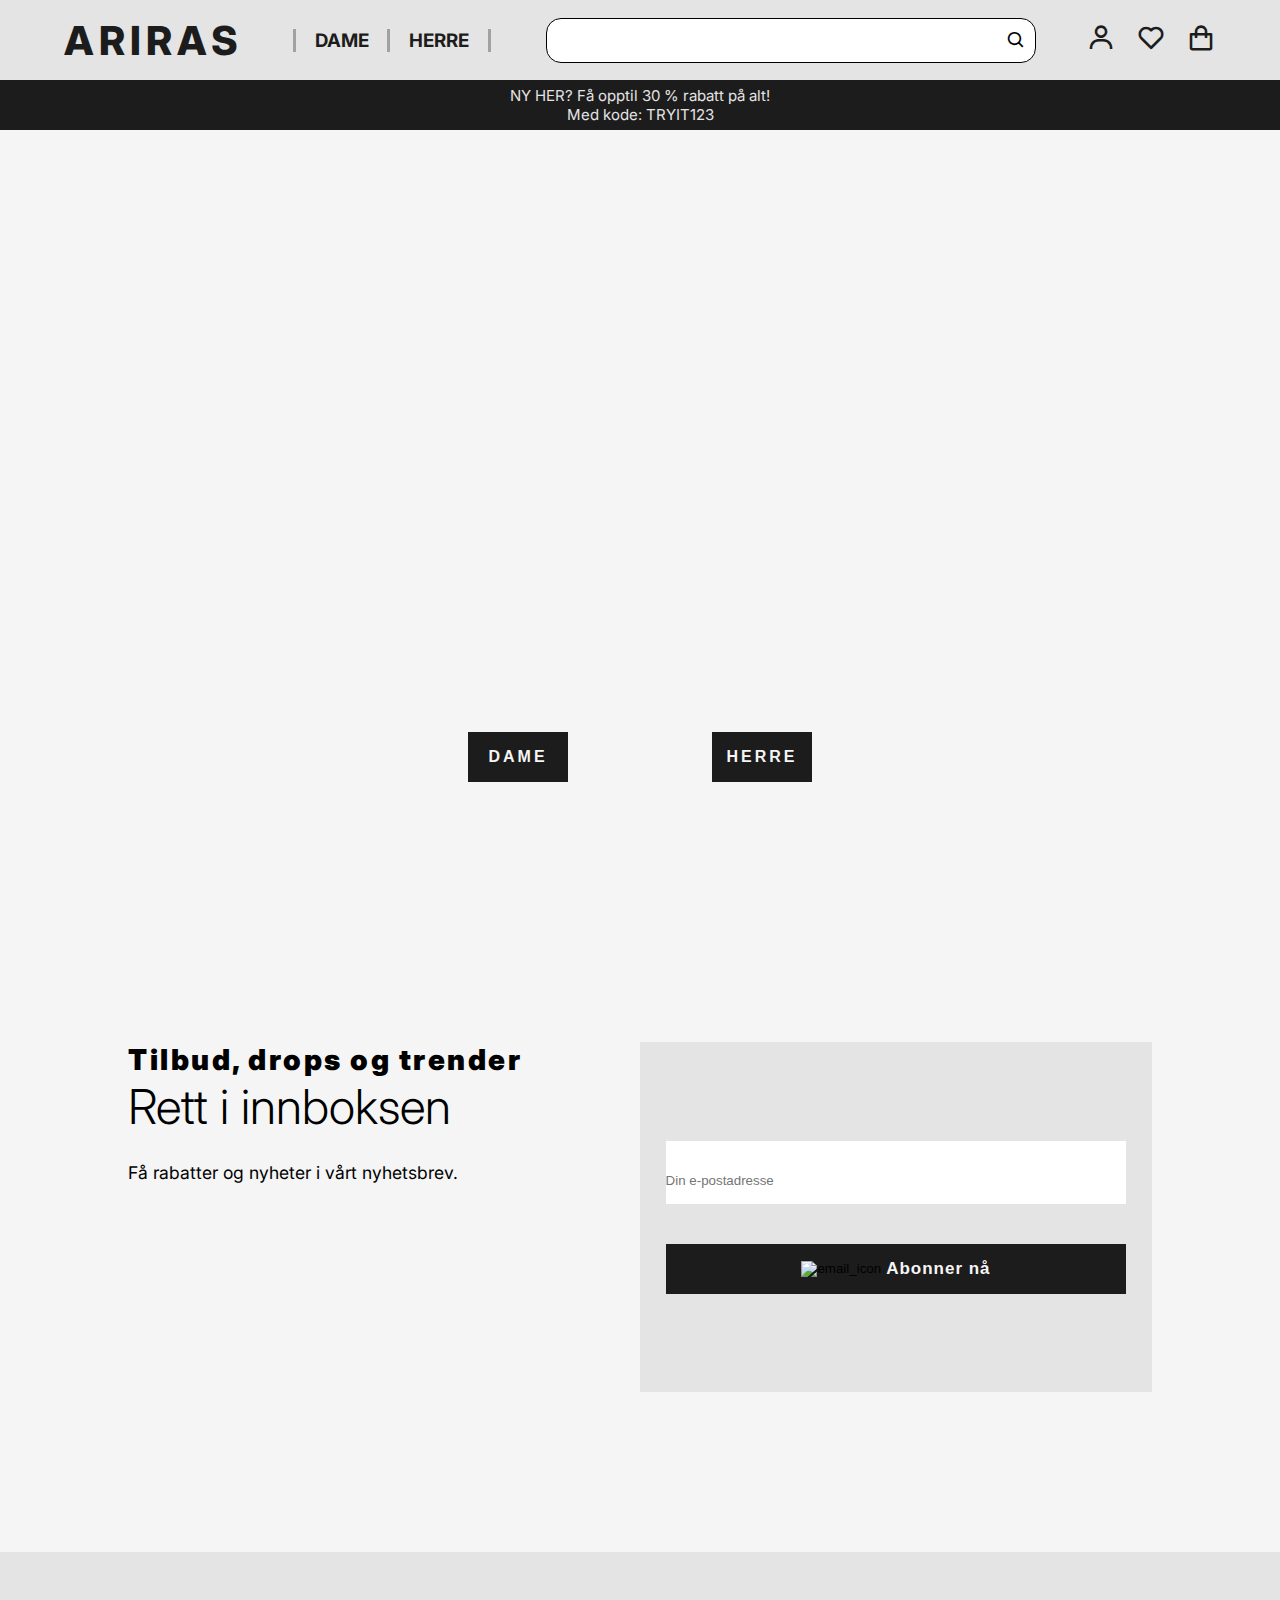
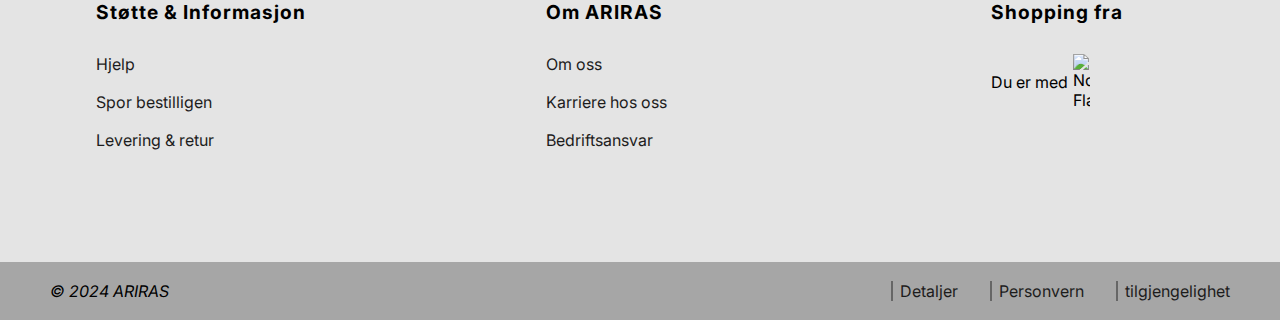
==== index.html @ 9b581826 "Made the footer" ====
<!DOCTYPE html>
<html lang="en">
<head>
  <meta charset="UTF-8">
  <meta name="viewport" content="width=device-width, initial-scale=1.0">
  <link rel="stylesheet" href="/style/style.css">
  <!--Icons-->
  <link href='https://unpkg.com/boxicons@2.1.4/css/boxicons.min.css' rel='stylesheet'>
  <!--Fonts-->
  <link rel="preconnect" href="https://fonts.googleapis.com">
  <link rel="preconnect" href="https://fonts.gstatic.com" crossorigin>
  <link href="https://fonts.googleapis.com/css2?family=Inter:slnt,wght@-2,100..900&display=swap" rel="stylesheet">
  <title>Document</title>
</head>
<body>
  <header>
    <nav>
      <div class="menu__icon">
        <i class='bx bx-menu' id="menu"></i>
      </div>
      <div class="head__logo">
        <a href="/">
          <div>ARIRAS</div>
        </a>
      </div>
      <div class="head__sider">
        
        <a href="/">
           <h3>DAME</h3>
        </a>
        <a href="/">
          <h3 id="Herre">HERRE</h3>
        </a>
      </div>

      <div class="search">
        <input type="text" class="search__box">
        <i class='bx bx-search' id="search__icon"></i>
      </div>

      <div class="head__icons">
        <a href="/">
          <i class='bx bx-user' id="user__icon"></i>
        </a>
        <a href="/">
          <i class='bx bx-heart' id="favourit__icon"></i>
        </a>
        <a href="/">
          <i class='bx bx-shopping-bag' id="shopping-bag__icon"></i>
        </a>

      </div>
      
    </nav>
  </header>
  <div class="subHeader"> 
    <p>NY HER? Få opptil 30 % rabatt på alt!</p> 
    <p>Med kode: TRYIT123</p>
  </div>

  <main>
    <section class="hero__pic">
      <div class="hero__img"></div>
      <div class="selection__btn">
        <button class="hero-damme__btn">DAME</button>
        <button class="hero-herre__btn">HERRE</button>
      </div>
    </section>

    <section class="members">
      <div class="offer__txt">
        <h1>Tilbud, drops og trender</h1>
        <p>Rett i innboksen</p>
        <p>Få rabatter og nyheter i vårt nyhetsbrev.</p>
      </div>

      <form class="member__form">
        <input type="email" placeholder="Din e-postadresse" name="email" id="formId">
        <button class="submit_btn">
          <img src="/assests/bilder/envelope-regular-24.png" alt="email_icon">
          <p>Abonner nå</p>
        </button>
      </form>
    </section>
  </main>

  <footer>
    <div class="footer__infoandMore">
      <div class="footer__support">
        <h4>Støtte & Informasjon</h4>
        <ul>
          <li><a href="/"><p>Hjelp</p></a></li>
          <li><a href="/"><p>Spor bestilligen</p></a></li>
          <li><a href="/"><p>Levering & retur</p></a></li>
        </ul>
      </div>

      <div class="footer__about">
        <h4>Om ARIRAS</h4>
        <ul>
          <li><a href="/"><p>Om oss</p></a></li>
          <li><a href="/"><p>Karriere hos oss</p></a></li>
          <li><a href="/"><p>Bedriftsansvar</p></a></li>
        </ul>
      </div>

      <div class="footer__location">
        <h4>Shopping fra</h4>
        <div>
          <p>Du er med </p>
          <img src="/assests/bilder/norway__logo.png" alt="Norway Flag">
        </div>
      </div>
    </div>

    <div class="copyright__sec">
      <div class="copyright">
        <i>© 2024 ARIRAS</i>
        <div class="copyright__info">
          <a href="/"><p>Detaljer</p></a>
          <a href="/"><p>Personvern</p></a>
          <a href="/"><p>tilgjengelighet</p></a>
        </div>
      </div>

    </div>
  </footer>

  <script src="/script/script.js"></script>
</body>
</html>
---- style/style.css ----
/*Universal Code*/
* {
  margin: 0;
  padding: 0;
  box-sizing: border-box;
}

:root {
  --bg-color: #F5F5F5;
  --second-color: #E4E4E4;
  --btn-color: #1D1C1C;

  --bigScreen-heroImg: url('/assests/bilder/Img-hero-3.png');
  --smallScreen-heroImg: url('/assests/bilder/small_screen-heroPic.png');

}

body {
  font-family: 'Inter', sans-serif;
  background-color: var(--bg-color);
}


/*Header & Nav*/
header {
  height: 80px;
  background-color: var(--second-color);
  position: sticky;
  position: -webkit-sticky;
  top: 0;
  z-index: 999;
}

nav {
  height: 100%;
  width: 90%;
  max-width: 2500px;
  margin: 0 auto;
  display: flex;
  align-items: center;
  gap: 50px;
}

nav a {
  text-decoration: none;
  color: var(--btn-color);
}

.head__logo {
  font-size: 2.5rem;
  font-weight: 800;
  letter-spacing: 5px;
}

.head__sider {
  height: 100%;
  display: flex;
  align-items: center;
  /* margin-right: 10rem; */
  flex-grow: 1;
}

.head__sider a h3 {
  border-left: 3px solid #a1a1a1;
  padding: 0 1em;
}

#Herre {
  border-right: 3px solid #a1a1a1;
}

.search {
  position: relative;

}

.search__box {
  padding: 0 30rem 0 .5rem;
  width: 100%;
  max-width: 300px; 
  height: 45px;
  border: 1px solid ;
  border-radius: 15px; 
  cursor: pointer;
  overflow: hidden;
}

.search i {
  font-size: 20px;
  position: absolute;
  right: 10px;
  top: 50%;
  transform: translateY(-50%);
  cursor: pointer;
}

.head__icons {
  display: flex;
  gap: 20px;
  font-size: 30px;
}

.nav__mobile {
  display: none;
}

.menu__icon{
  display: none;
}

/*Subheader*/

.subHeader {
  height: 50px;
  background-color: var(--btn-color);
  color: var(--second-color);
  display: flex;
  flex-direction: column;
  justify-content: center;
  text-align: center;
  font-size: 15px;
}


/*HeroSec*/
.hero__pic{
  position: relative;
  display: flex;
  justify-content: center;
  align-items: center;  
}

.hero__img{
  background-color: transparent;
  width: 90%;
  max-width: 1858px;
  height: 83vh;
  margin: 0 auto;
  margin-top: 5px;
  background: var(--bigScreen-heroImg);
  background-repeat: no-repeat;
  background-size: cover;
  background-position: center;
}

.selection__btn {
  display: flex;
  gap: 9rem;
  position: absolute;
  bottom: 10%;
  left: 50%;
  transform: translate(-50%, -50%);
}

.selection__btn button{
  background: var(--btn-color);
  color: var(--bg-color);
  border: none;
  font-size: 1rem;
  font-weight: 600;
  letter-spacing: 3px;
  width: 100px;
  height: 50px;
  cursor: pointer;
}

/*member sec*/
.members {
  width: 80%;
  margin: auto;
  display: flex;
  justify-content: space-between;
  margin-top: 10rem;
  margin-bottom: 10rem;
}

.offer__txt h1{
  font-size: 1.8rem;
  font-weight: 900;
  letter-spacing: 2.5px;
}

.offer__txt p:nth-child(2){
  font-size: 3rem;
  font-weight: 300;
}

.offer__txt p:nth-child(3){
  margin-top: 1.5em;
  font-size: 1.1rem;
}

.members form{
  background-color: var(--second-color);
  width: 50%;
  height: 350px;
  display: flex;
  flex-direction: column;
  align-items: center;
  justify-content: center;
  gap: 40px;
}
.submit_btn{
  width: 90%;
  height: 50px;
  display: flex;
  align-items: center;
  justify-content: center;
  gap: 5px;
  background: var(--btn-color);
  border: none;
  cursor: pointer;
}
.members form input{
  width: 90%;
  padding-top: 2rem;
  padding-bottom: 1rem;
  padding-right: 2rem;
  border: none;
}
.submit_btn p{
  font-size: 17px;
  font-weight: 600;
  letter-spacing: 1px;
  color: var(--bg-color);
}

/*Footer Sec */
footer{
 background: var(--second-color);
 width: 100%;
  margin-top: auto;
}

.footer__infoandMore{
  width: 85%;
  margin: 0 auto;
  display: flex;
  gap: 15rem;
  padding: 3rem 0 7rem 0;
}

.footer__infoandMore h4 {
  margin-bottom: 1.9rem;
  font-size: 1.2rem;
  letter-spacing: 1px;
}
.footer__infoandMore li{
  list-style: none;
  margin-top: 1.1rem;
}

.footer__infoandMore a {
  text-decoration: none;
  color: var(--btn-color);
}

.footer__about{
  flex-grow: 1;
}

.footer__location div {
  display: flex;
  align-items: center;
  gap: 5px;
}
.footer__location img{
  width: 9%;
}
.copyright__sec{
  background: #A6A6A6;
  width: 100%;
  padding: 1.2rem;
}

.copyright {
  width: 95%;
  margin: 0 auto;
  display: flex;
  align-items: center;
  justify-content: space-between;
}

.copyright i{
  flex-grow: 1;
}

.copyright__info {
  display: flex;
  align-items: center;
  justify-content: space-between;
  gap: 2rem;
}

.copyright__info a {
  border-left: 2px solid #666666;
  padding-left: 7px;
  text-decoration: none;
  color: var(--btn-color);
}

/*Responsive code for home page*/

@media (max-width: 1250px){
  /*Header and nav Sec*/
  .search__box {
    padding-right: 18rem;
  
  }

  .head__logo{
    font-size: 2.2rem;
  }

  nav{
    width: 95%;
    margin: 0 auto;
    gap: 20px;
  }

  .head__sider a h3{
    padding: 0 .7rem;
  }

  .head__icons{
    gap: 15px;
  }

  .hero__img {
    width: 90%;
    height: 75vh;
  }

  /*member sec*/
  .members{
    width: 85%;
  }
  .offer__txt p:nth-child(2){
    font-size: 2.5rem;
  }
  .offer__txt p:nth-child(3){
    font-size: 1rem;
  }
  .members form{
    width: 60%;
  }

   /*Footer sec*/
 .footer__infoandMore{
  width: 85%;
  margin: 0 auto;
  gap: 8rem;
}

}
@media (max-width: 840px) { 
  /*Header and nav Sec*/
  .head__sider {
    display: none;
  }

  .menu__icon{
    font-size: 45px;
    display: flex;
    align-items: center;
  }

  
  nav{
    width: 95%;
    margin: 0 auto;
    gap: 20px;
  }

  .head__logo{
    flex-grow: 1;
  }

  .search__box{
    padding-right: 15rem;
  }

  .head__icons{
    gap: 15px;
  }

  /*HeroSec*/
  .hero__img{
    background-image: var(--smallScreen-heroImg);
    width: 95%;
    height: 70vh;
  }
/*member sec*/
  .members{
    width: 90%;
  }
  .members form {
    width: 65%;
  }
  .offer__txt p:nth-child(2){
    font-size: 2rem;
  }
  .offer__txt h1{
    font-size: 1.8rem;
  }

 /*Footer sec*/
 .footer__infoandMore{
  width: 90%;
  margin: 0 auto;
  gap: 5rem;
}

.footer__infoandMore li{
  margin-top: .9rem;
}
}

@media (max-width: 550px){
  /*Header and nav Sec*/
  .search__box{
    display: none;
  }
  .search i {
    font-size: 30px;
    position: absolute;
    right: 0px;
    top: 50%;
    transform: translateY(-50%);
    cursor: pointer;
  }
  
  header {
    height: 75px;
  }

  nav{
    width: 98%;
    gap: 5px;
  }
  
  .menu__icon{
    font-size: 40px;
  }

  .head__logo{
    font-size: 1.8rem;
  }
  .head__icons{
    font-size: 28px;
    gap: 5px;
  }
  
  .subHeader {
    font-size: 13px;
  }
 /*HeroSec*/
  .selection__btn{
    bottom: 0;
    gap: 5rem;
  }
  .selection__btn button{
    width: 90px;
    font-size: .9rem;
  }

  /*member sec*/
  .members{
    width: 85%;
    flex-direction: column;
    gap: 50px;
    margin-top: 4rem;
  }
  .members form {
    width: 100%;
  }

   /*Footer sec*/
 .footer__infoandMore{
  width: 90%;
  margin: 0 auto;
  gap: 5rem;
  flex-wrap: wrap;
}
.footer__infoandMore h4{
  width: 100px;
}

.copyright {
  width: 100%;
  max-width: 0 auto;
}
.copyright i,
.copyright a {
  font-size: 12px;
}

.copyright__info {
 gap: 8px;
}
}
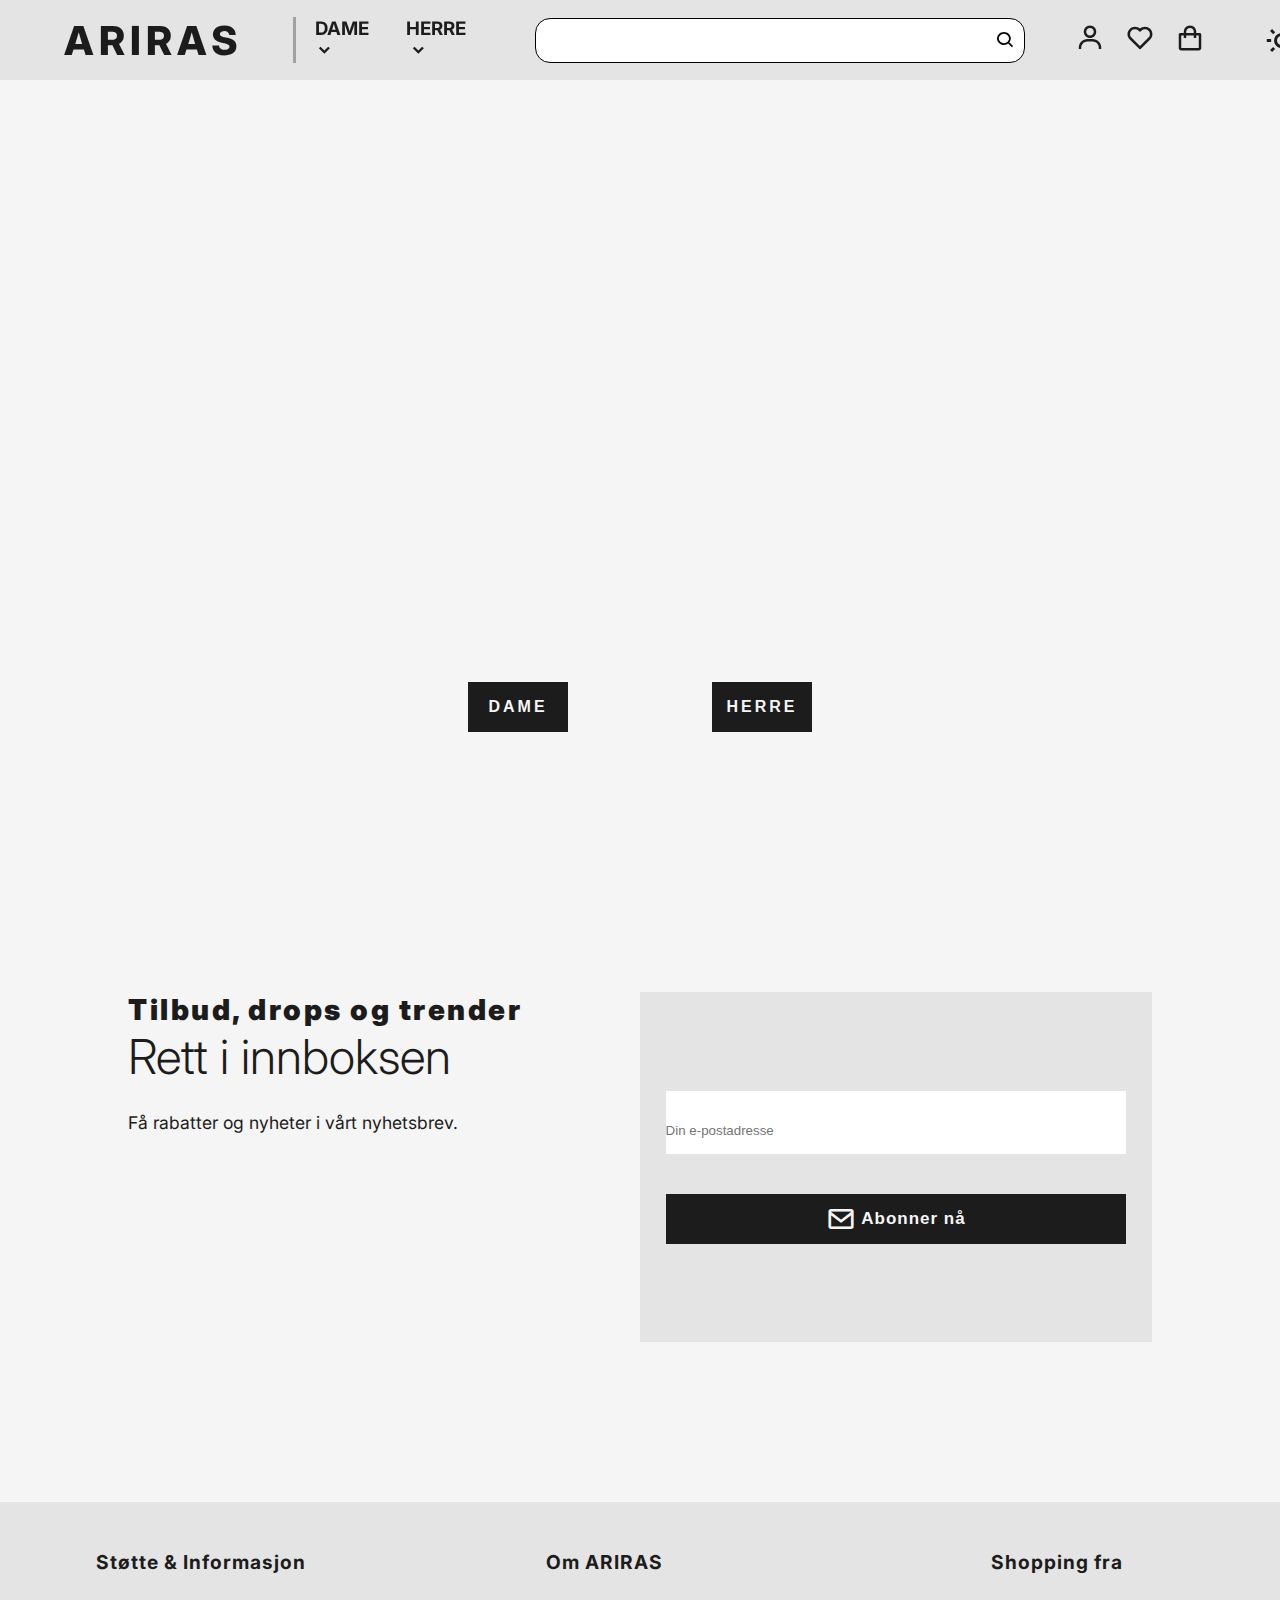
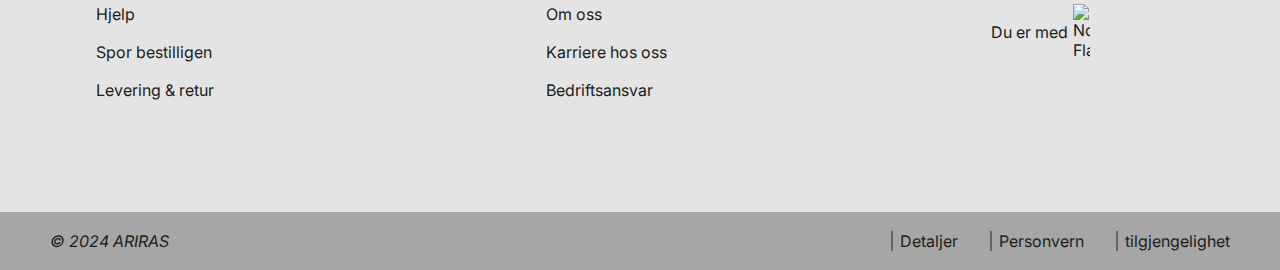
==== commit 71813537: "Almost finised home page" ====
--- a/index.html
+++ b/index.html
@@ -24,12 +24,11 @@
         </a>
       </div>
       <div class="head__sider">
-        
         <a href="/">
-           <h3>DAME</h3>
+          <h3 >DAME <i class='bx bxs-chevron-down'></i></h3>
         </a>
         <a href="/">
-          <h3 id="Herre">HERRE</h3>
+          <h3 id="Herre">HERRE <i class='bx bxs-chevron-down' id="down-arrow"></i></h3>
         </a>
       </div>
 
@@ -48,17 +47,48 @@
         <a href="/">
           <i class='bx bx-shopping-bag' id="shopping-bag__icon"></i>
         </a>
+      </div>
+      <i class='bx bx-sun' id="mode"></i>
+      
+    </nav>
+    <div class="nav__mobile">
+      <div class="nav__sider">
+          <a href="/">
+            <h3>DAME</h3>
+          </a>
+
+      
+        <a href="/">
+        <h3 id="Herre">HERRE</h3>
+      </a>
+        <!-- <ul class="man navDropdown">
+          <li><a href="/">Herreklær</a></li>
+          <li><a href="/">Sko</a></li>
+          <li><a href="/">Tilbehør</a></li>
+        </ul> -->
+        <a href="/">
+          <h3>Sko</h3>
+        </a>
+        <a href="/">
+          <h3>Tilbehør</h3>
+        </a>
+      </div>
+
+      <div class="nav-mobile__icons">
+        <a href="/">
+          <i class='bx bx-user'></i>
+        </a>
+        <a href="/">
+          <i class='bx bx-cog'></i>
+        </a>
 
       </div>
-      
-    </nav>
+    </div>
   </header>
-  <div class="subHeader"> 
-    <p>NY HER? Få opptil 30 % rabatt på alt!</p> 
-    <p>Med kode: TRYIT123</p>
-  </div>
+  
 
   <main>
+    
     <section class="hero__pic">
       <div class="hero__img"></div>
       <div class="selection__btn">
@@ -77,7 +107,7 @@
       <form class="member__form">
         <input type="email" placeholder="Din e-postadresse" name="email" id="formId">
         <button class="submit_btn">
-          <img src="/assests/bilder/envelope-regular-24.png" alt="email_icon">
+          <i class='bx bx-envelope' ></i>
           <p>Abonner nå</p>
         </button>
       </form>
@@ -126,6 +156,7 @@
     </div>
   </footer>
 
+
   <script src="/script/script.js"></script>
 </body>
 </html>--- a/style/style.css
+++ b/style/style.css
@@ -1,23 +1,40 @@
 /*Universal Code*/
+
 * {
   margin: 0;
   padding: 0;
   box-sizing: border-box;
+  text-decoration: none;
+  list-style: none;
 }
 
 :root {
   --bg-color: #F5F5F5;
   --second-color: #E4E4E4;
   --btn-color: #1D1C1C;
-
+  --txt-color: #1D1C1C;
+  --footer-copyright-color: #A6A6A6;
   --bigScreen-heroImg: url('/assests/bilder/Img-hero-3.png');
   --smallScreen-heroImg: url('/assests/bilder/small_screen-heroPic.png');
 
 }
 
+body.dark{
+  --bg-color: rgb(30, 32, 33);
+  --second-color: rgb(39, 43, 44);;
+  --btn-color: #616161;
+  --txt-color: #e8e6e3;
+  --footer-copyright-color: rgb(74, 80, 84);
+
+}
+
 body {
+  min-height: 100vh;
+  width: 100%;
   font-family: 'Inter', sans-serif;
   background-color: var(--bg-color);
+  display: grid;
+  grid-template-rows: auto 1fr auto;
 }
 
 
@@ -42,14 +59,14 @@
 }
 
 nav a {
-  text-decoration: none;
-  color: var(--btn-color);
+  color: var(--txt-color);
 }
 
 .head__logo {
   font-size: 2.5rem;
   font-weight: 800;
   letter-spacing: 5px;
+
 }
 
 .head__sider {
@@ -58,6 +75,7 @@
   align-items: center;
   /* margin-right: 10rem; */
   flex-grow: 1;
+  position: relative;
 }
 
 .head__sider a h3 {
@@ -68,6 +86,13 @@
 #Herre {
   border-right: 3px solid #a1a1a1;
 }
+
+#Herre i,
+#dame i{
+  margin-left: 3px;
+
+}
+
 
 .search {
   position: relative;
@@ -100,20 +125,105 @@
   font-size: 30px;
 }
 
-.nav__mobile {
-  display: none;
-}
+#mode{
+  margin-left: 9px;
+  font-size: 35px;
+  cursor: pointer;
+  color: var(--txt-color);
+}
+
+
 
 .menu__icon{
   display: none;
+  z-index: 999;
+  color: var(--txt-color);
+  cursor: pointer;
+}
+
+.nav__mobile{
+  display: none;
+  flex-direction: column;
+  justify-content: space-between;
+  background: var(--second-color);
+  height: 100vh;
+  width: 60%;
+  position: fixed;
+  top: 0;
+  z-index: 998;
+}
+
+.nav__mobile.active {
+  display: flex;
+}
+
+.nav-mobile__icons,
+.nav__sider{
+  display: flex;
+  flex-direction: column;
+  gap: 30px;
+  margin-left: 2rem;
+}
+
+.nav__sider {
+  margin-top: 9rem;
+}
+.nav__sider div {
+  display: flex;
+  align-items: center;
+  gap: 4px;
+}
+
+.nav__sider div i {
+  font-size: 35px;
+  margin-top: 6px;
+  cursor: pointer;
+}
+
+.nav__sider.active {
+  display: flex;
+}
+
+/* .navDropdown {
+  display: block;
+  margin-left: 1rem;
+  margin-bottom: 1rem;
+  margin-top: -1rem;
+  z-index: 1000;
+}
+
+.navDropdown.active {
+  display: initial; 
+}
+
+.navDropdown li {
+  margin-bottom: 1rem;
+  cursor: pointer;
+} */
+
+.nav__mobile a{
+  color: var(--txt-color);  
+  font-size: 1.7rem;
+  letter-spacing: 1px;
+}
+
+.nav-mobile__icons {
+  margin-bottom: 5rem;
+}
+.nav-mobile__icons i{
+  font-size: 45px;
+}
+
+#Herre {
+  border: none;
 }
 
 /*Subheader*/
 
 .subHeader {
   height: 50px;
-  background-color: var(--btn-color);
-  color: var(--second-color);
+  background-color: var(--footer-copyright-color);
+  color: var(--txt-color);
   display: flex;
   flex-direction: column;
   justify-content: center;
@@ -172,6 +282,7 @@
   justify-content: space-between;
   margin-top: 10rem;
   margin-bottom: 10rem;
+  color: var(--txt-color);
 }
 
 .offer__txt h1{
@@ -199,6 +310,11 @@
   align-items: center;
   justify-content: center;
   gap: 40px;
+}
+
+.members form i {
+  font-size: 30px;
+  color: var(--bg-color);
 }
 .submit_btn{
   width: 90%;
@@ -227,17 +343,17 @@
 
 /*Footer Sec */
 footer{
- background: var(--second-color);
- width: 100%;
-  margin-top: auto;
-}
-
+  background: var(--second-color);
+  width: 100%;
+  color: var(--txt-color);
+}
 .footer__infoandMore{
   width: 85%;
   margin: 0 auto;
   display: flex;
   gap: 15rem;
   padding: 3rem 0 7rem 0;
+  
 }
 
 .footer__infoandMore h4 {
@@ -246,13 +362,13 @@
   letter-spacing: 1px;
 }
 .footer__infoandMore li{
-  list-style: none;
+  
   margin-top: 1.1rem;
 }
 
 .footer__infoandMore a {
-  text-decoration: none;
-  color: var(--btn-color);
+  
+  color: var(--txt-color);
 }
 
 .footer__about{
@@ -268,7 +384,7 @@
   width: 9%;
 }
 .copyright__sec{
-  background: #A6A6A6;
+  background: var(--footer-copyright-color);
   width: 100%;
   padding: 1.2rem;
 }
@@ -295,7 +411,7 @@
 .copyright__info a {
   border-left: 2px solid #666666;
   padding-left: 7px;
-  text-decoration: none;
+  
   color: var(--btn-color);
 }
 
@@ -382,6 +498,9 @@
 
   .head__icons{
     gap: 15px;
+  }
+  #user__icon{
+    display: none;
   }
 
   /*HeroSec*/
@@ -444,16 +563,18 @@
   }
 
   .head__logo{
-    font-size: 1.8rem;
+    font-size: 1.75rem;
   }
   .head__icons{
     font-size: 28px;
-    gap: 5px;
+    gap: 3px;
   }
   
   .subHeader {
     font-size: 13px;
   }
+
+
  /*HeroSec*/
   .selection__btn{
     bottom: 0;
@@ -497,6 +618,7 @@
 
 .copyright__info {
  gap: 8px;
+ 
 }
 } 
 
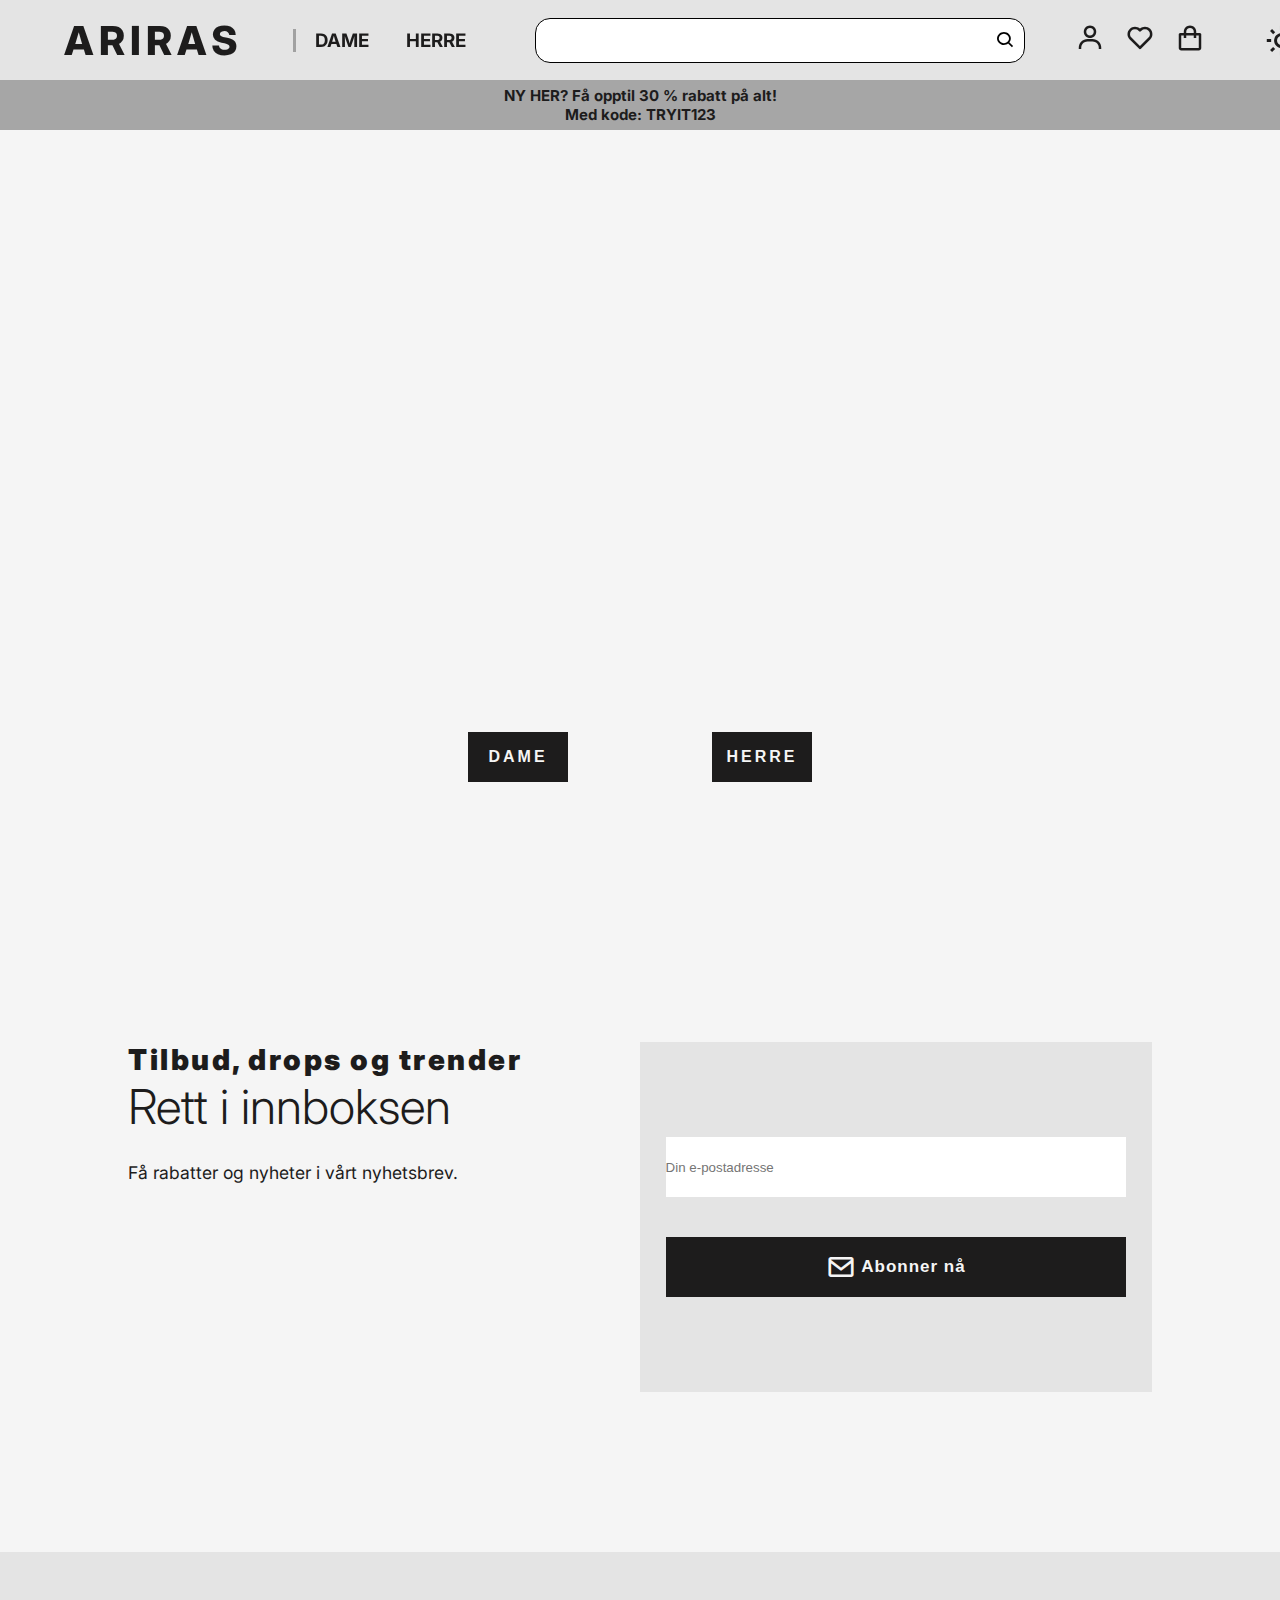
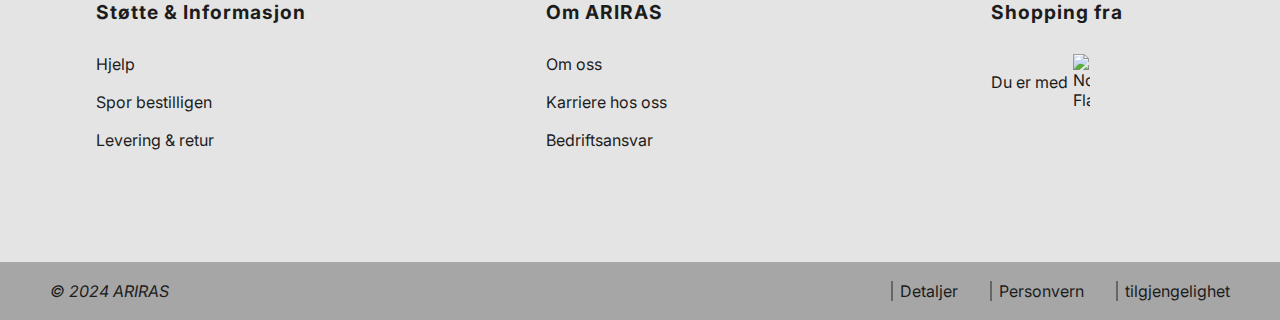
==== commit b1b1aa6f: "almost done!" ====
--- a/index.html
+++ b/index.html
@@ -20,15 +20,15 @@
       </div>
       <div class="head__logo">
         <a href="/">
-          <div>ARIRAS</div>
+          <div class="logo">ARIRAS</div>
         </a>
       </div>
       <div class="head__sider">
         <a href="/">
-          <h3 >DAME <i class='bx bxs-chevron-down'></i></h3>
+          <h3 >DAME</h3>
         </a>
         <a href="/">
-          <h3 id="Herre">HERRE <i class='bx bxs-chevron-down' id="down-arrow"></i></h3>
+          <h3 id="Herre">HERRE</h3>
         </a>
       </div>
 
@@ -61,11 +61,7 @@
         <a href="/">
         <h3 id="Herre">HERRE</h3>
       </a>
-        <!-- <ul class="man navDropdown">
-          <li><a href="/">Herreklær</a></li>
-          <li><a href="/">Sko</a></li>
-          <li><a href="/">Tilbehør</a></li>
-        </ul> -->
+
         <a href="/">
           <h3>Sko</h3>
         </a>
@@ -85,6 +81,11 @@
       </div>
     </div>
   </header>
+
+  <div class="subHeader">
+    <h4>NY HER? Få opptil 30 % rabatt på alt! </h4>
+    <h4>Med kode: TRYIT123</h4>
+  </div>
   
 
   <main>
@@ -107,8 +108,11 @@
       <form class="member__form">
         <input type="email" placeholder="Din e-postadresse" name="email" id="formId">
         <button class="submit_btn">
-          <i class='bx bx-envelope' ></i>
-          <p>Abonner nå</p>
+          <a href="/">
+            <i class='bx bx-envelope' ></i>
+            <p>Abonner nå</p>  
+          </a>
+
         </button>
       </form>
     </section>
--- a/style/style.css
+++ b/style/style.css
@@ -14,6 +14,7 @@
   --btn-color: #1D1C1C;
   --txt-color: #1D1C1C;
   --footer-copyright-color: #A6A6A6;
+  --hover-color: #646464;
   --bigScreen-heroImg: url('/assests/bilder/Img-hero-3.png');
   --smallScreen-heroImg: url('/assests/bilder/small_screen-heroPic.png');
 
@@ -25,7 +26,7 @@
   --btn-color: #616161;
   --txt-color: #e8e6e3;
   --footer-copyright-color: rgb(74, 80, 84);
-
+  --hover-color: #b3b3b3;
 }
 
 body {
@@ -83,15 +84,18 @@
   padding: 0 1em;
 }
 
+/* .head__sider a:hover,
+.head__icons a:hover{ */
+
+ header a:not(.logo):hover{
+  color: var(--hover-color);
+ } 
+
+
 #Herre {
   border-right: 3px solid #a1a1a1;
 }
 
-#Herre i,
-#dame i{
-  margin-left: 3px;
-
-}
 
 
 .search {
@@ -184,22 +188,7 @@
   display: flex;
 }
 
-/* .navDropdown {
-  display: block;
-  margin-left: 1rem;
-  margin-bottom: 1rem;
-  margin-top: -1rem;
-  z-index: 1000;
-}
-
-.navDropdown.active {
-  display: initial; 
-}
-
-.navDropdown li {
-  margin-bottom: 1rem;
-  cursor: pointer;
-} */
+
 
 .nav__mobile a{
   color: var(--txt-color);  
@@ -318,27 +307,38 @@
 }
 .submit_btn{
   width: 90%;
-  height: 50px;
+  height: 60px;
   display: flex;
   align-items: center;
   justify-content: center;
   gap: 5px;
-  background: var(--btn-color);
+  background: var(--txt-color);
   border: none;
   cursor: pointer;
 }
 .members form input{
   width: 90%;
-  padding-top: 2rem;
-  padding-bottom: 1rem;
+  height: 60px;
+  /* padding-top: 2rem;
+  padding-bottom: 1.5rem; */
   padding-right: 2rem;
   border: none;
 }
-.submit_btn p{
+.submit_btn a{
+  width: 100%;
+  height: 100%;
   font-size: 17px;
   font-weight: 600;
   letter-spacing: 1px;
   color: var(--bg-color);
+  display: flex;
+  align-items: center;
+  justify-content: center;
+  gap: 4px;
+}
+
+.submit_btn a:hover {
+  background-color: var(--hover-color);
 }
 
 /*Footer Sec */
@@ -412,7 +412,7 @@
   border-left: 2px solid #666666;
   padding-left: 7px;
   
-  color: var(--btn-color);
+  color: var(--txt-color);
 }
 
 /*Responsive code for home page*/
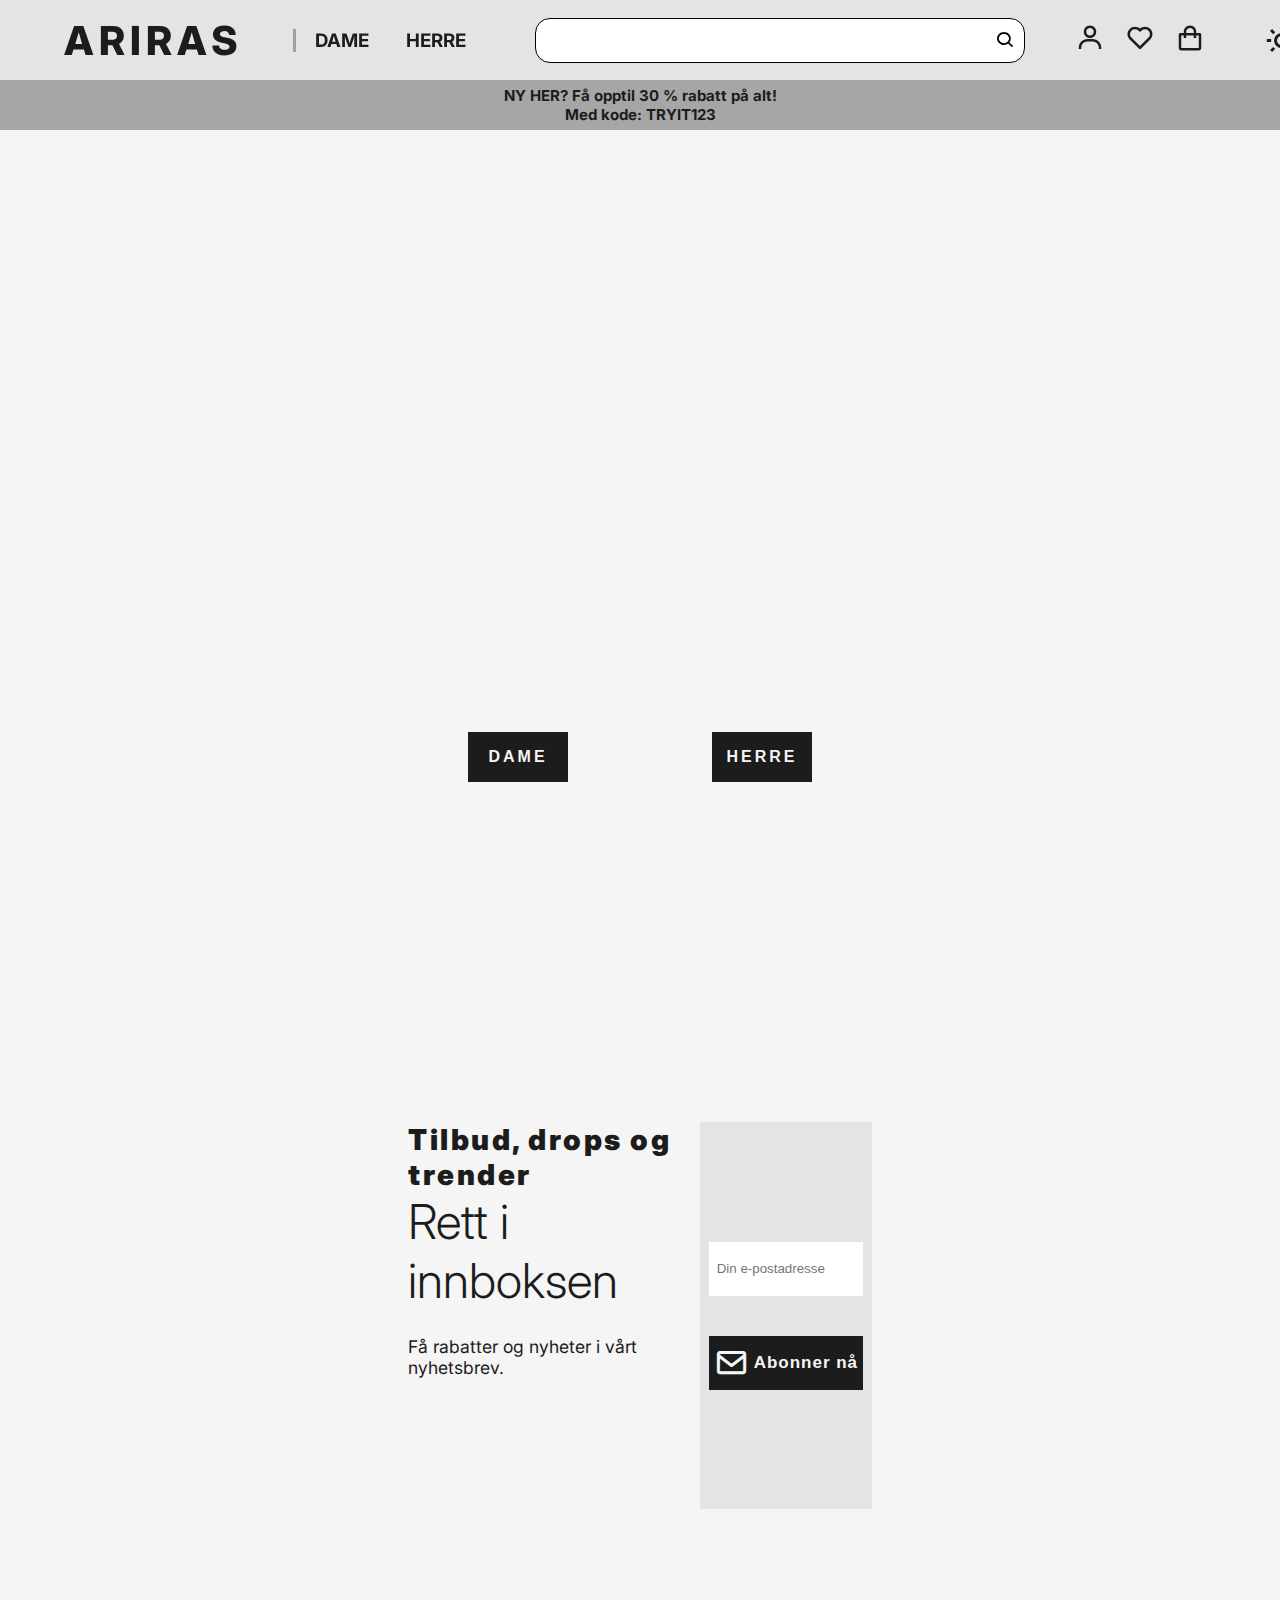
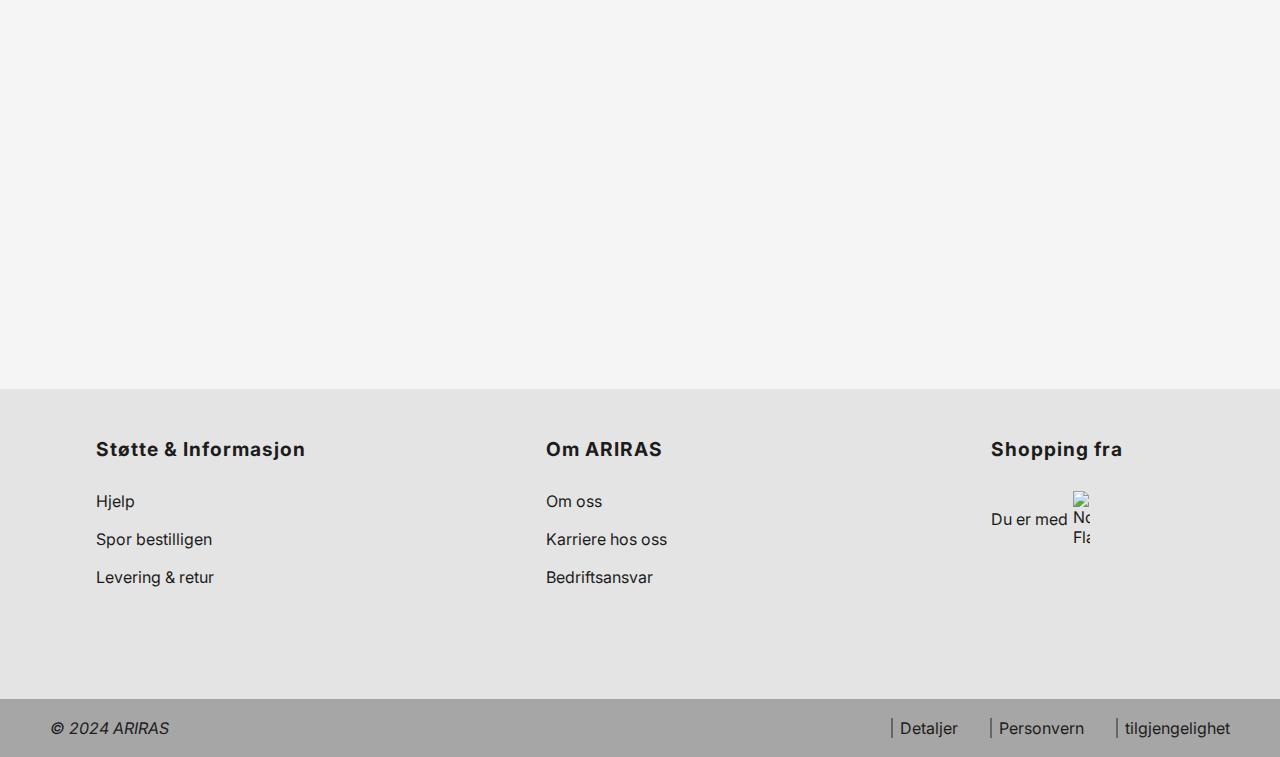
==== commit de71c6d0: "Added pages" ====
--- a/index.html
+++ b/index.html
@@ -10,7 +10,7 @@
   <link rel="preconnect" href="https://fonts.googleapis.com">
   <link rel="preconnect" href="https://fonts.gstatic.com" crossorigin>
   <link href="https://fonts.googleapis.com/css2?family=Inter:slnt,wght@-2,100..900&display=swap" rel="stylesheet">
-  <title>Document</title>
+  <title>homepage</title>
 </head>
 <body>
   <header>
@@ -24,10 +24,10 @@
         </a>
       </div>
       <div class="head__sider">
-        <a href="/">
+        <a href="/sider/dame.html">
           <h3 >DAME</h3>
         </a>
-        <a href="/">
+        <a href="/sider/herre.html">
           <h3 id="Herre">HERRE</h3>
         </a>
       </div>
@@ -93,8 +93,8 @@
     <section class="hero__pic">
       <div class="hero__img"></div>
       <div class="selection__btn">
-        <button class="hero-damme__btn">DAME</button>
-        <button class="hero-herre__btn">HERRE</button>
+        <button class="hero-damme__btn"><a href="/sider/dame.html">DAME</a></button>
+        <button class="hero-herre__btn"><a href="/sider/herre.html">HERRE</a></button>
       </div>
     </section>
 
--- a/style/style.css
+++ b/style/style.css
@@ -17,6 +17,7 @@
   --hover-color: #646464;
   --bigScreen-heroImg: url('/assests/bilder/Img-hero-3.png');
   --smallScreen-heroImg: url('/assests/bilder/small_screen-heroPic.png');
+  --shadow-color: rgb(0, 0, 0, 0.1);
 
 }
 
@@ -27,6 +28,7 @@
   --txt-color: #e8e6e3;
   --footer-copyright-color: rgb(74, 80, 84);
   --hover-color: #b3b3b3;
+  --shadow-color:rgb(255, 255, 255, 0.1);
 }
 
 body {
@@ -35,7 +37,8 @@
   font-family: 'Inter', sans-serif;
   background-color: var(--bg-color);
   display: grid;
-  grid-template-rows: auto 1fr auto;
+  grid-template-rows: auto 2fr auto;
+  scroll-behavior: smooth;
 }
 
 
@@ -87,7 +90,8 @@
 /* .head__sider a:hover,
 .head__icons a:hover{ */
 
- header a:not(.logo):hover{
+ header a:not(:has(.logo)):hover,
+ a.active{
   color: var(--hover-color);
  } 
 
@@ -220,6 +224,14 @@
   font-size: 15px;
 }
 
+
+/*Main*/
+main{
+  width: 1005;
+  max-width: 1500px;
+  margin: 0 auto;
+  margin-bottom: 20rem;
+}
 
 /*HeroSec*/
 .hero__pic{
@@ -253,7 +265,7 @@
 
 .selection__btn button{
   background: var(--btn-color);
-  color: var(--bg-color);
+
   border: none;
   font-size: 1rem;
   font-weight: 600;
@@ -262,6 +274,10 @@
   height: 50px;
   cursor: pointer;
 }
+.selection__btn a {
+  color: var(--bg-color);
+}
+
 
 /*member sec*/
 .members {
@@ -269,7 +285,7 @@
   margin: auto;
   display: flex;
   justify-content: space-between;
-  margin-top: 10rem;
+  margin-top: 15rem;
   margin-bottom: 10rem;
   color: var(--txt-color);
 }
@@ -293,7 +309,7 @@
 .members form{
   background-color: var(--second-color);
   width: 50%;
-  height: 350px;
+  height: 43vh;
   display: flex;
   flex-direction: column;
   align-items: center;
@@ -302,12 +318,12 @@
 }
 
 .members form i {
-  font-size: 30px;
+  font-size: 35px;
   color: var(--bg-color);
 }
 .submit_btn{
   width: 90%;
-  height: 60px;
+  height: 6vh;
   display: flex;
   align-items: center;
   justify-content: center;
@@ -318,10 +334,8 @@
 }
 .members form input{
   width: 90%;
-  height: 60px;
-  /* padding-top: 2rem;
-  padding-bottom: 1.5rem; */
-  padding-right: 2rem;
+  height: 6vh;
+  padding-left: .5rem;
   border: none;
 }
 .submit_btn a{
@@ -626,3 +640,190 @@
 
 
 
+/*Dame page*/
+
+
+.sider{
+  width: 90%;
+  max-width: ;
+  min-height: 100vh;
+  margin: 0 auto;
+  display: flex;
+  gap: 5rem;
+  color: var(--txt-color);
+  margin-top: 5rem;
+  margin-bottom: 20rem;
+}
+
+aside h1 {
+  font-size: 2.2rem;
+  margin-bottom: 1em;  
+  color: var(--txt-color);
+}
+aside li{
+ margin-bottom: 1rem;
+}
+aside li a {
+  color: var(--txt-color);
+  font-size: 1.2rem;
+}
+.klær_dropdown{
+  display: none;
+  flex-direction: column;
+  align-items: center;
+  justify-content: center;
+  margin-left: 9px;
+  margin-top: 20px;
+  margin-bottom: 10px;
+  position: relative;
+  z-index: 999;
+  transition: ease-out 5s;
+}
+.klær_dropdown a {
+  color: var(--hover-color);
+  font-size: 1rem;
+}
+.klær_dropdown a:hover{
+  color: var(--txt-color);
+}
+
+.klær:hover .klær_dropdown {
+  display: block;
+}
+
+
+.filters {
+  height: 2vh;
+  display: flex;
+  gap: 3rem;
+  margin-bottom: 4rem;
+  margin-top: 0.6rem;
+  cursor: pointer;
+  position: relative;
+}
+
+#strørrelse{
+  position: absolute;
+  left: 6%;
+}
+
+
+ .filters__dropdown {
+  background: var(--second-color);
+  width: 20vw;
+  display: none;
+  flex-direction: column;
+  align-items: center;
+  justify-content: center;
+  border: 2px solid var(--txt-color);
+  position: relative;
+  z-index: 999;
+  transition: ease-out 5s;
+ }
+
+.filters li:hover .filters__dropdown{
+  display: flex;
+  transition: all 5s;
+}
+
+
+
+ .filters__dropdown li{
+  width: 100%;
+  padding: 25px 0; 
+  padding-left: 2rem;
+  cursor: pointer;
+ }
+
+ .filters__dropdown  li a{
+  color: var(--txt-color);
+}
+.filters__dropdown li:hover{
+  background: var(--hover-color);
+}
+
+
+.item-sec {
+  display: flex;
+  gap: .8rem;
+  flex-direction: row;
+  flex-wrap: wrap;
+}
+
+.items-col {
+  width: 32%;
+  display: flex;
+  flex-direction: column;
+  gap: 1rem;
+  margin-bottom: 2rem;
+
+}
+
+.item_img {
+  position: relative;
+  box-shadow: 10px 10px 20px var(--shadow-color);
+
+}
+
+.item-sec div  i{
+  position: absolute;
+  right: 5%;
+  top: 1%;
+  transform: translateY(50%);
+  font-size: 1.3rem;
+  color: #1D1C1C;
+  cursor: pointer;
+}
+.item_img img {
+  width: 100%;
+  height: 100%;
+}
+.item__info {
+  display: flex;
+  flex-direction: column;
+  justify-content: space-between;
+  gap: 8px;
+  width: 98%;
+}
+
+.item__info div:first-child p {
+  font-size: 13px;
+  letter-spacing: 2px;
+ }
+
+ .item__info div:nth-child(2) {
+  display: flex;
+  align-items: center;
+  gap: 7px;
+ }
+ .item__info div:nth-child(2) p {
+  font-size: 25px;
+  font-weight: 600;
+  flex-grow: 1;
+ }
+
+ .quantity {
+  width: 16%;
+  height: 100%;
+  padding-left: 5px;
+  border-radius: 5px;
+  border: 1px solid var(--btn-color);
+  box-shadow: 10px 10px 20px var(--shadow-color);
+ }
+.item__info button {
+  font-size: 1rem;
+  padding: 6px 18px;
+  background-color: var(--btn-color);
+  color: #E4E4E4;
+  border: none;
+  border-radius: 5px;
+  cursor: pointer;
+}
+ .item__info button:hover {
+  background-color: var(--hover-color);
+ }
+
+
+
+
+
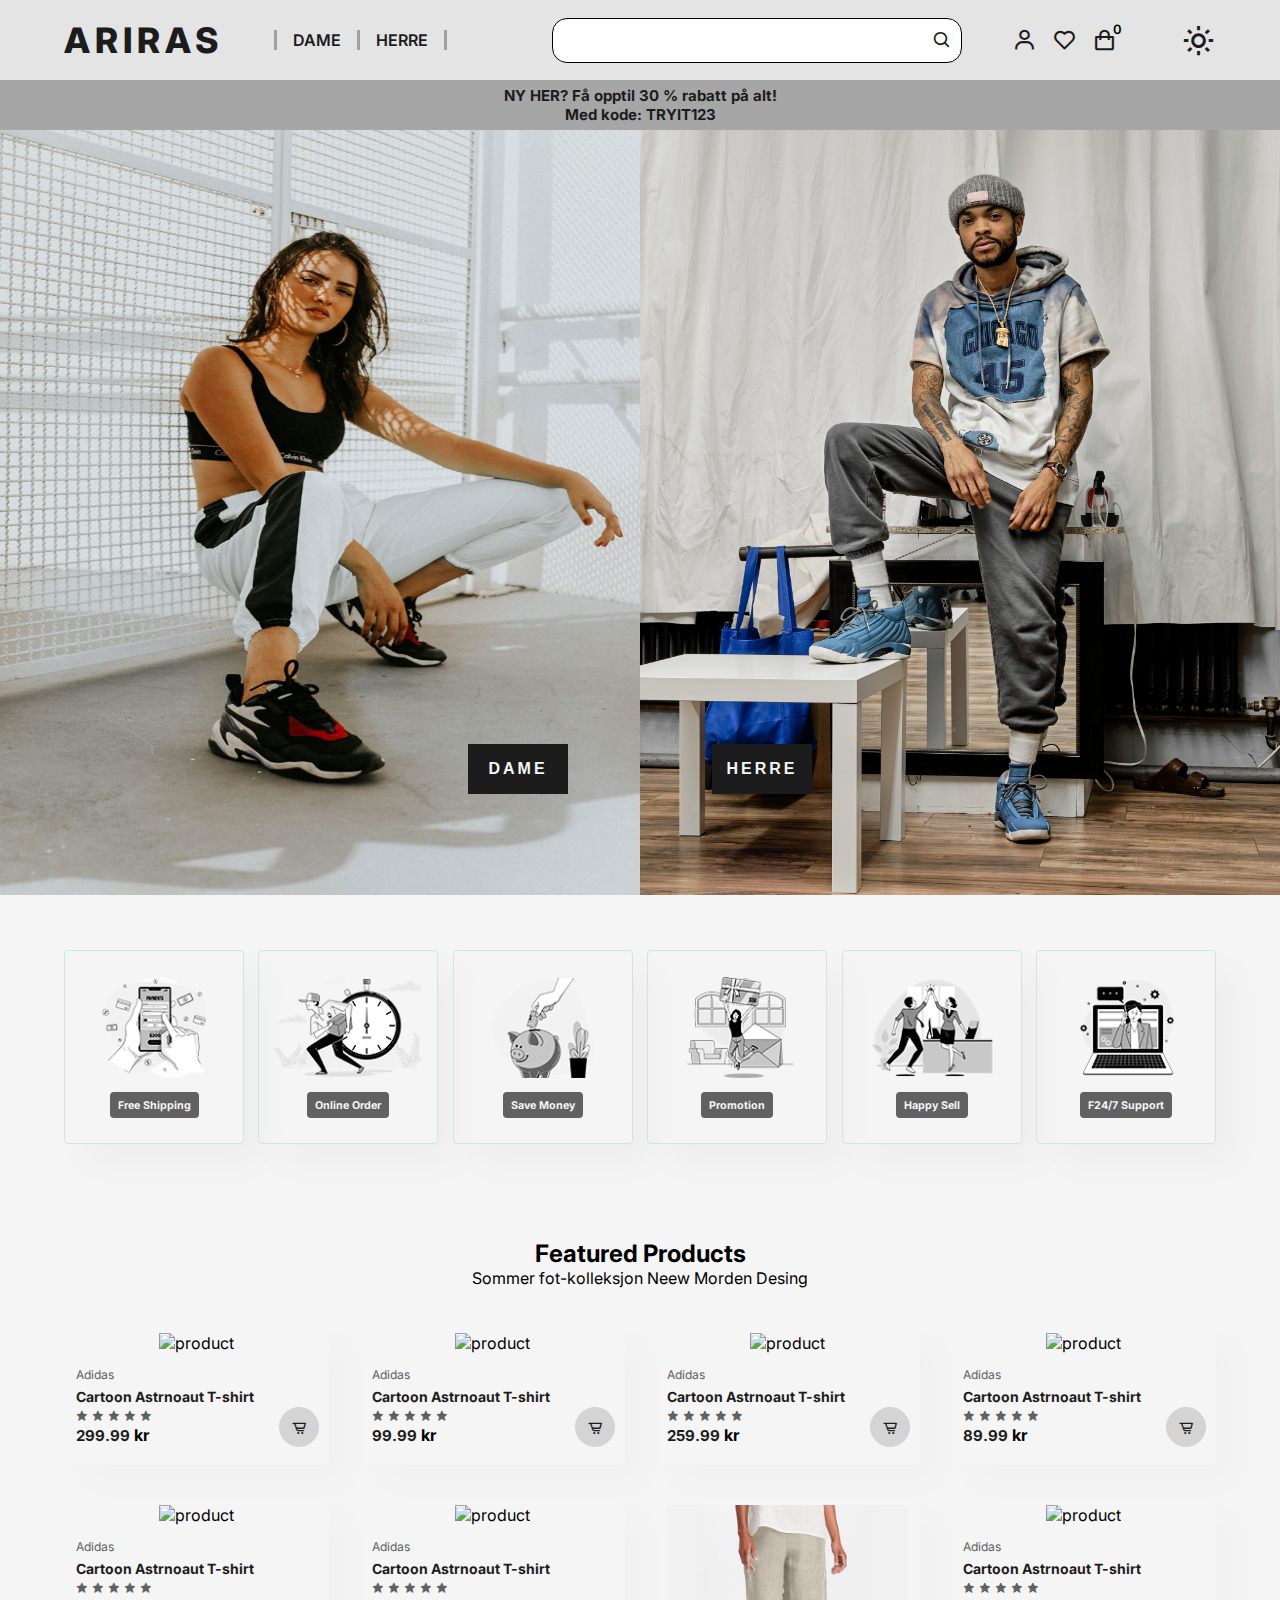
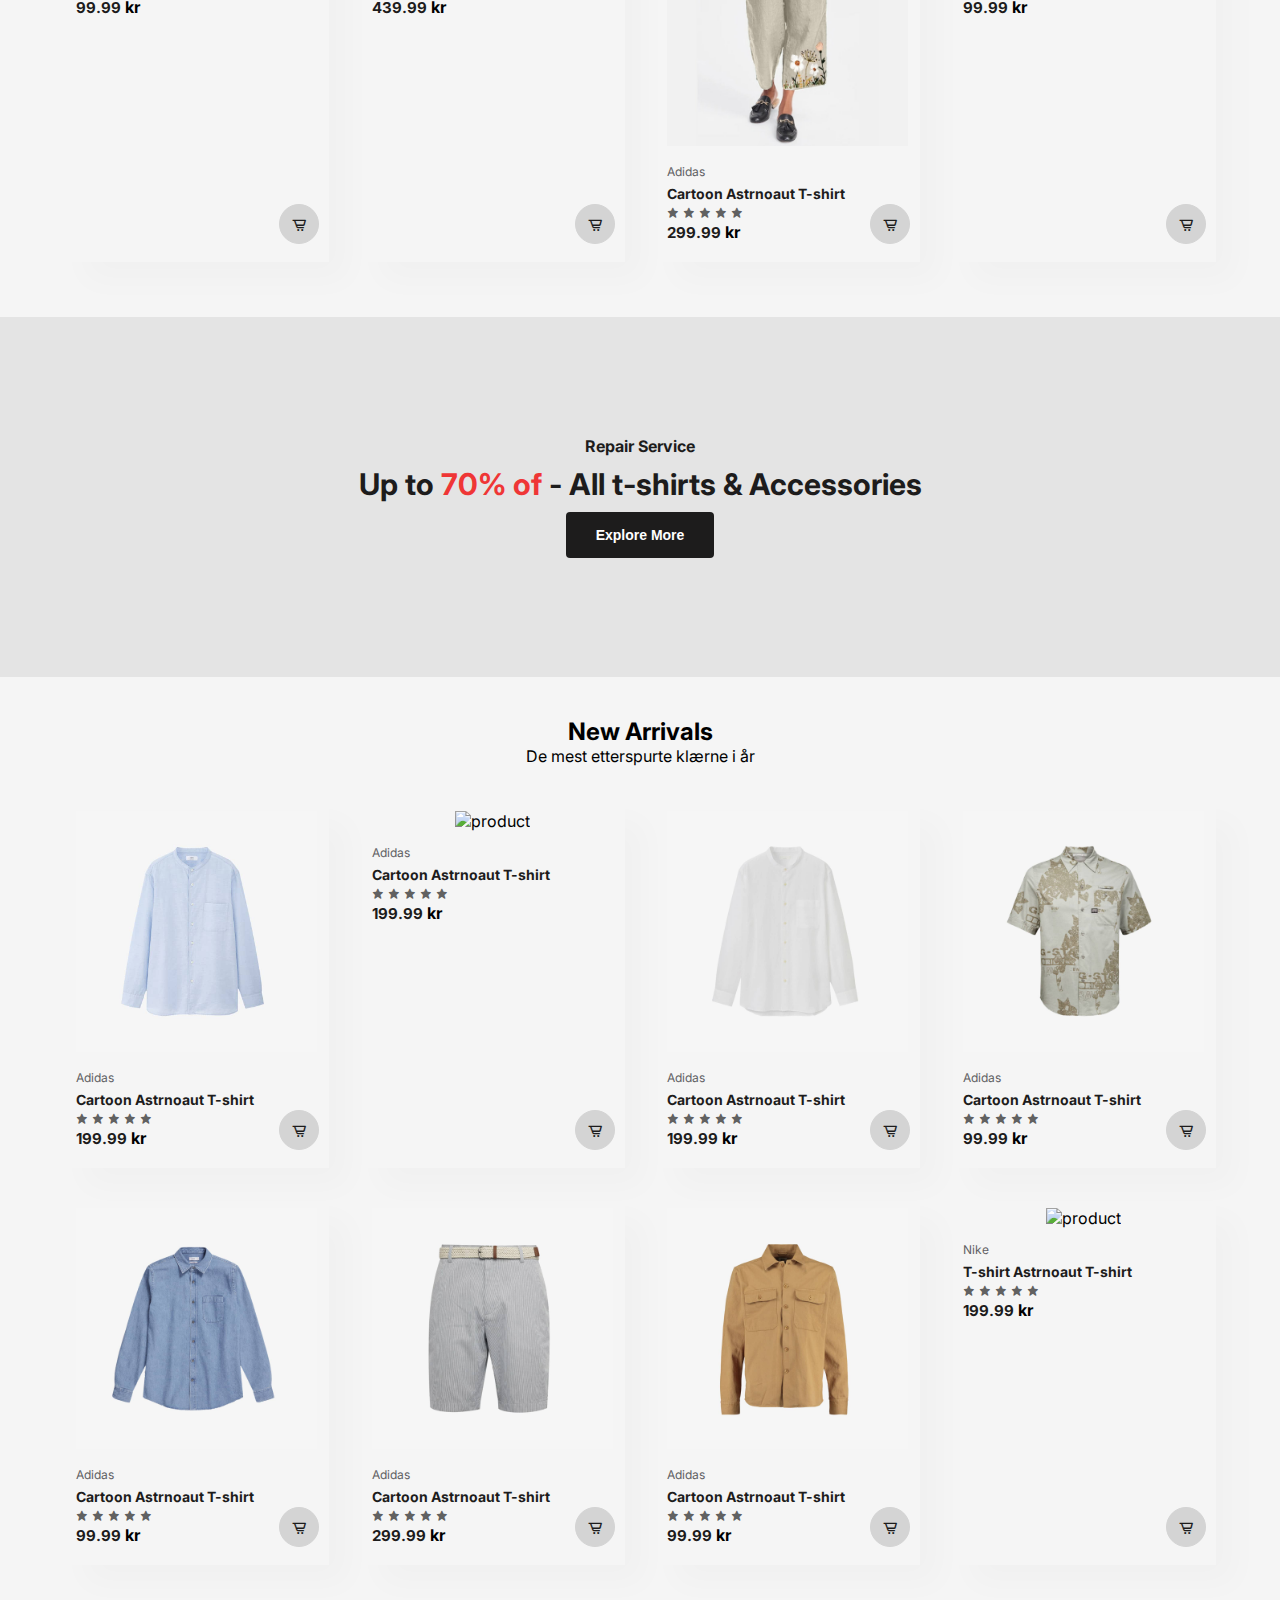
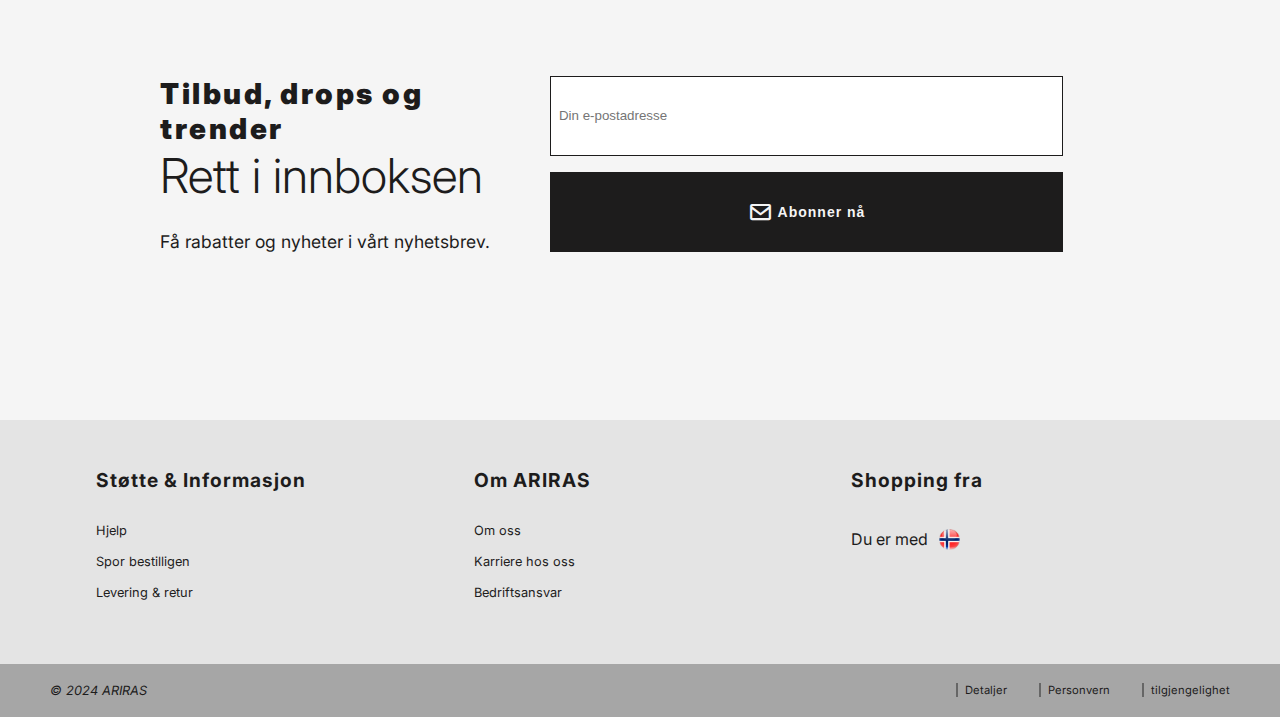
==== commit 16fd5387: "Heropic changed" ====
--- a/index.html
+++ b/index.html
@@ -3,7 +3,7 @@
 <head>
   <meta charset="UTF-8">
   <meta name="viewport" content="width=device-width, initial-scale=1.0">
-  <link rel="stylesheet" href="/style/style.css">
+  <link rel="stylesheet" href="style/style.css">
   <!--Icons-->
   <link href='https://unpkg.com/boxicons@2.1.4/css/boxicons.min.css' rel='stylesheet'>
   <!--Fonts-->
@@ -14,7 +14,7 @@
 </head>
 <body>
   <header>
-    <nav>
+    <nav class="section-w1">
       <div class="menu__icon">
         <i class='bx bx-menu' id="menu"></i>
       </div>
@@ -44,31 +44,50 @@
         <a href="/">
           <i class='bx bx-heart' id="favourit__icon"></i>
         </a>
-        <a href="/">
-          <i class='bx bx-shopping-bag' id="shopping-bag__icon"></i>
-        </a>
+        <div class="shopping-bag">
+          <a href="sider/handelkurv.html">
+            <i class='bx bx-shopping-bag' id="shopping-bag__icon"></i>
+          </a>
+          <p class="cartCount"></p>  
+        </div>
       </div>
       <i class='bx bx-sun' id="mode"></i>
       
     </nav>
     <div class="nav__mobile">
-      <div class="nav__sider">
-          <a href="/">
-            <h3>DAME</h3>
-          </a>
-
-      
-        <a href="/">
-        <h3 id="Herre">HERRE</h3>
-      </a>
-
-        <a href="/">
-          <h3>Sko</h3>
-        </a>
-        <a href="/">
-          <h3>Tilbehør</h3>
-        </a>
-      </div>
+      <ul class="nav__sider">
+        <li class="dame">
+          <a href="sider/dame.html">DAME</a>
+          <ul class="dropDown">
+            <li><a href="#">Basic</a></li>
+            <li><a href="#">Soft feel</a></li>
+            <li><a href="#">Jakker</a></li>
+            <li><a href="#">Bukser</a></li>
+            <li><a href="#">Skjørt</a></li>
+            <li><a href="#">Kjoler</a></li>
+            <li><a href="#">T-shirts</a></li>
+            <li><a href="#">Genser</a></li>
+            <li><a href="#">Hoodies</a></li>
+          </ul>
+        </li>
+        <li class="herre">
+          <a href="sider/herre.html">HERRE</a>
+          <ul class="dropDown">
+            <li><a href="#">Basic</a></li>
+            <li><a href="#">Soft feel</a></li>
+            <li><a href="#">Jakker</a></li>
+            <li><a href="#">Bukser</a></li>
+            <li><a href="#">Skjørt</a></li>
+            <li><a href="#">Kjoler</a></li>
+            <li><a href="#">T-shirts</a></li>
+            <li><a href="#">Genser</a></li>
+            <li><a href="#">Hoodies</a></li>
+          </ul>
+        </li>
+        <li><a href="/">Sko</a></li>
+        <li><a href="/">Tilbehør</a></li>
+        
+      </ul>
 
       <div class="nav-mobile__icons">
         <a href="/">
@@ -90,15 +109,341 @@
 
   <main>
     
-    <section class="hero__pic">
-      <div class="hero__img"></div>
+    <section id="hero__pic">
+      <div class="hero__img">
+        <div class="model">
+          <img src="assests/img/heroPage/woman_model_1.jpg" alt="woman-model">
+        </div>
+        <div class="model">
+          <img src="assests/img/heroPage/men_model.jpg" alt="men-model">
+        </div>
+      </div>
       <div class="selection__btn">
-        <button class="hero-damme__btn"><a href="/sider/dame.html">DAME</a></button>
-        <button class="hero-herre__btn"><a href="/sider/herre.html">HERRE</a></button>
+        <button class="hero-damme__btn"><a href="sider/dame.html">DAME</a></button>
+        <button class="hero-herre__btn"><a href="sider/herre.html">HERRE</a></button>
       </div>
     </section>
 
-    <section class="members">
+    <section id="feature" class="section-w1 section-p1">
+      <div class="feature__box">
+        <img src="assests/img/features/f1.png" alt="feature__img">
+        <h6>Free Shipping</h6>
+      </div>
+      <div class="feature__box">
+        <img src="assests/img/features/f22.png" alt="feature__img">
+        <h6>Online Order</h6>
+      </div>
+      <div class="feature__box">
+        <img src="assests/img/features/f3.png" alt="feature__img">
+        <h6>Save Money</h6>
+      </div>
+      <div class="feature__box">
+        <img src="assests/img/features/f4.png" alt="feature__img">
+        <h6>Promotion</h6>
+      </div>
+      <div class="feature__box">
+        <img src="assests/img/features/f5.png" alt="feature__img">
+        <h6>Happy Sell</h6>
+      </div>
+      <div class="feature__box">
+        <img src="assests/img/features/f6.png" alt="feature__img">
+        <h6>F24/7 Support</h6>
+      </div>
+    </section>
+
+    <section id="product1" class="section-w1 section-p1">
+      <h2>Featured Products</h2>
+      <p>Sommer fot-kolleksjon Neew Morden Desing</p>
+      <div class="pro-container">
+        <div class="product">
+          <img src="/assests/img/Produkt/f1.jpg" alt="product" class="product_img">
+          <div class="descrip">
+            <span class="brand">Adidas</span>
+            <h5 class="cloth_name">Cartoon Astrnoaut T-shirt</h5>
+            <div class="reviews">
+              <i class='bx bxs-star' ></i>
+              <i class='bx bxs-star' ></i>
+              <i class='bx bxs-star' ></i>
+              <i class='bx bxs-star' ></i>
+              <i class='bx bxs-star' ></i>
+            </div>
+            <h4><span class="cloth_price">299.99 </span>kr</h4>
+          </div>
+          <a href="#"><i class='bx bx-cart-alt carts' id="cart"></i></a>
+        </div>
+
+        <div class="product">
+          <img src="/assests/img/Produkt/f2.jpg" alt="product" class="product_img">
+          <div class="descrip">
+            <span class="brand">Adidas</span>
+            <h5 class="cloth_name">Cartoon Astrnoaut T-shirt</h5>
+            <div class="reviews">
+              <i class='bx bxs-star' ></i>
+              <i class='bx bxs-star' ></i>
+              <i class='bx bxs-star' ></i>
+              <i class='bx bxs-star' ></i>
+              <i class='bx bxs-star' ></i>
+            </div>
+            <h4><span class="cloth_price">99.99 </span>kr</h4>
+          </div>
+          <a href="#"><i class='bx bx-cart-alt carts' id="cart"></i></a>
+        </div>
+
+        <div class="product">
+          <img src="/assests/img/Produkt/f3.jpg" alt="product" class="product_img">
+          <div class="descrip">
+            <span class="brand">Adidas</span>
+            <h5 class="cloth_name">Cartoon Astrnoaut T-shirt</h5>
+            <div class="reviews">
+              <i class='bx bxs-star' ></i>
+              <i class='bx bxs-star' ></i>
+              <i class='bx bxs-star' ></i>
+              <i class='bx bxs-star' ></i>
+              <i class='bx bxs-star' ></i>
+            </div>
+            <h4><span class="cloth_price">259.99 </span>kr</h4>
+          </div>
+          <a href="#"><i class='bx bx-cart-alt carts' id="cart"></i></a>
+        </div>
+
+        <div class="product">
+          <img src="/assests/img/Produkt/f4.jpg" alt="product" class="product_img">
+          <div class="descrip">
+            <span class="brand">Adidas</span>
+            <h5 class="cloth_name">Cartoon Astrnoaut T-shirt</h5>
+            <div class="reviews">
+              <i class='bx bxs-star' ></i>
+              <i class='bx bxs-star' ></i>
+              <i class='bx bxs-star' ></i>
+              <i class='bx bxs-star' ></i>
+              <i class='bx bxs-star' ></i>
+            </div>
+            <h4><span class="cloth_price">89.99 </span>kr</h4>
+          </div>
+          <a href="#"><i class='bx bx-cart-alt carts' id="cart"></i></a>
+        </div>
+
+        <div class="product">
+          <img src="/assests/img/Produkt/f5.jpg" alt="product" class="product_img">
+          <div class="descrip">
+            <span class="brand">Adidas</span>
+            <h5 class="cloth_name">Cartoon Astrnoaut T-shirt</h5>
+            <div class="reviews">
+              <i class='bx bxs-star' ></i>
+              <i class='bx bxs-star' ></i>
+              <i class='bx bxs-star' ></i>
+              <i class='bx bxs-star' ></i>
+              <i class='bx bxs-star' ></i>
+            </div>
+            <h4><span class="cloth_price">99.99 </span>kr</h4>
+          </div>
+          <a href="#"><i class='bx bx-cart-alt carts' id="cart"></i></a>
+        </div>
+
+        <div class="product  product_sider">
+          <img src="/assests/img/Produkt/f6.jpg" alt="product" class="product_img">
+          <div class="descrip">
+            <span class="brand">Adidas</span>
+            <h5 class="cloth_name">Cartoon Astrnoaut T-shirt</h5>
+            <div class="reviews">
+              <i class='bx bxs-star' ></i>
+              <i class='bx bxs-star' ></i>
+              <i class='bx bxs-star' ></i>
+              <i class='bx bxs-star' ></i>
+              <i class='bx bxs-star' ></i>
+            </div>
+            <h4><span class="cloth_price">439.99 </span>kr</h4>
+          </div>
+          <a href="#"><i class='bx bx-cart-alt carts' id="cart"></i></a>
+        </div>
+
+        <div class="product">
+          <img src="/assests/img/Produkt/f7.jpg" alt="product" class="product_img">
+          <div class="descrip">
+            <span class="brand">Adidas</span>
+            <h5 class="cloth_name">Cartoon Astrnoaut T-shirt</h5>
+            <div class="reviews">
+              <i class='bx bxs-star' ></i>
+              <i class='bx bxs-star' ></i>
+              <i class='bx bxs-star' ></i>
+              <i class='bx bxs-star' ></i>
+              <i class='bx bxs-star' ></i>
+            </div>
+            <h4><span class="cloth_price">299.99 </span>kr</h4>
+          </div>
+          <a href="#"><i class='bx bx-cart-alt carts' id="cart"></i></a>
+        </div>
+
+        <div class="product">
+          <img src="/assests/img/Produkt/f8.jpg" alt="product" class="product_img">
+          <div class="descrip">
+            <span class="brand">Adidas</span>
+            <h5 class="cloth_name">Cartoon Astrnoaut T-shirt</h5>
+            <div class="reviews">
+              <i class='bx bxs-star' ></i>
+              <i class='bx bxs-star' ></i>
+              <i class='bx bxs-star' ></i>
+              <i class='bx bxs-star' ></i>
+              <i class='bx bxs-star' ></i>
+            </div>
+            <h4><span class="cloth_price">99.99 </span>kr</h4>
+          </div>
+          <a href="#"><i class='bx bx-cart-alt carts' id="cart"></i></a>
+        </div>
+          
+      </div>
+    </section>
+
+    <section id="banner" class="section-w1 section-p1">
+      <h4>Repair Service</h4>
+      <h2>Up to <span>70% of</span> - All t-shirts & Accessories</h2>
+      <button class="normal">Explore More</button>
+    </section>
+
+    <section id="product1" class="section-w1 section-p1">
+      <h2>New Arrivals</h2>
+      <p>De mest etterspurte klærne i år</p>
+      <div class="pro-container">
+        <div  class="product">
+          <img src="/assests/img/Produkt/n1.jpg" alt="product" class="product_img">
+          <div class="descrip">
+            <span class="brand">Adidas</span>
+            <h5 class="cloth_name">Cartoon Astrnoaut T-shirt</h5>
+            <div class="reviews">
+              <i class='bx bxs-star' ></i>
+              <i class='bx bxs-star' ></i>
+              <i class='bx bxs-star' ></i>
+              <i class='bx bxs-star' ></i>
+              <i class='bx bxs-star' ></i>
+            </div>
+            <h4><span class="cloth_price">199.99 </span>kr</h4>
+          </div>
+          <a href="#"><i class='bx bx-cart-alt carts' id="cart"></i></a>
+        </div>
+
+        <div  class="product">
+          <img src="/assests/img/Produkt/n2.jpg" alt="product" class="product_img">
+          <div class="descrip">
+            <span class="brand">Adidas</span>
+            <h5 class="cloth_name">Cartoon Astrnoaut T-shirt</h5>
+            <div class="reviews">
+              <i class='bx bxs-star' ></i>
+              <i class='bx bxs-star' ></i>
+              <i class='bx bxs-star' ></i>
+              <i class='bx bxs-star' ></i>
+              <i class='bx bxs-star' ></i>
+            </div>
+            <h4><span class="cloth_price">199.99 </span>kr</h4>
+          </div>
+          <a href="#"><i class='bx bx-cart-alt carts' id="cart"></i></a>
+        </div>
+
+        <div  class="product">
+          <img src="/assests/img/Produkt/n3.jpg" alt="product" class="product_img">
+          <div class="descrip">
+            <span class="brand">Adidas</span>
+            <h5 class="cloth_name">Cartoon Astrnoaut T-shirt</h5>
+            <div class="reviews">
+              <i class='bx bxs-star' ></i>
+              <i class='bx bxs-star' ></i>
+              <i class='bx bxs-star' ></i>
+              <i class='bx bxs-star' ></i>
+              <i class='bx bxs-star' ></i>
+            </div>
+            <h4><span class="cloth_price">199.99 </span>kr</h4>
+          </div>
+          <a href="#"><i class='bx bx-cart-alt carts' id="cart"></i></a>
+        </div>
+
+        <div  class="product">
+          <img src="/assests/img/Produkt/n4.jpg" alt="product" class="product_img">
+          <div class="descrip">
+            <span class="brand">Adidas</span>
+            <h5 class="cloth_name">Cartoon Astrnoaut T-shirt</h5>
+            <div class="reviews">
+              <i class='bx bxs-star' ></i>
+              <i class='bx bxs-star' ></i>
+              <i class='bx bxs-star' ></i>
+              <i class='bx bxs-star' ></i>
+              <i class='bx bxs-star' ></i>
+            </div>
+            <h4><span class="cloth_price">99.99 </span>kr</h4>
+          </div>
+          <a href="#"><i class='bx bx-cart-alt carts' id="cart"></i></a>
+        </div>
+
+        <div  class="product">
+          <img src="/assests/img/Produkt/n5.jpg" alt="product" class="product_img">
+          <div class="descrip">
+            <span class="brand">Adidas</span>
+            <h5 class="cloth_name">Cartoon Astrnoaut T-shirt</h5>
+            <div class="reviews">
+              <i class='bx bxs-star' ></i>
+              <i class='bx bxs-star' ></i>
+              <i class='bx bxs-star' ></i>
+              <i class='bx bxs-star' ></i>
+              <i class='bx bxs-star' ></i>
+            </div>
+            <h4><span class="cloth_price">99.99 </span>kr</h4>
+          </div>
+          <a href="#"><i class='bx bx-cart-alt carts' id="cart"></i></a>
+        </div>
+
+        <div  class="product">
+          <img src="/assests/img/Produkt/n6.jpg" alt="product" class="product_img">
+          <div class="descrip">
+            <span class="brand">Adidas</span>
+            <h5 class="cloth_name">Cartoon Astrnoaut T-shirt</h5>
+            <div class="reviews">
+              <i class='bx bxs-star' ></i>
+              <i class='bx bxs-star' ></i>
+              <i class='bx bxs-star' ></i>
+              <i class='bx bxs-star' ></i>
+              <i class='bx bxs-star' ></i>
+            </div>
+            <h4><span class="cloth_price">299.99 </span>kr</h4>
+          </div>
+          <a href="#"><i class='bx bx-cart-alt carts' id="cart"></i></a>
+        </div>
+
+        <div  class="product">
+          <img src="/assests/img/Produkt/n7.jpg" alt="product" class="product_img">
+          <div class="descrip">
+            <span class="brand">Adidas</span>
+            <h5 class="cloth_name">Cartoon Astrnoaut T-shirt</h5>
+            <div class="reviews">
+              <i class='bx bxs-star' ></i>
+              <i class='bx bxs-star' ></i>
+              <i class='bx bxs-star' ></i>
+              <i class='bx bxs-star' ></i>
+              <i class='bx bxs-star' ></i>
+            </div>
+            <h4><span class="cloth_price">99.99 </span>kr</h4>
+          </div>
+          <a href="#"><i class='bx bx-cart-alt carts' id="cart"></i></a>
+        </div>
+
+        <div  class="product">
+          <img src="/assests/img/Produkt/n8.jpg" alt="product" class="product_img">
+          <div class="descrip">
+            <span class="brand">Nike</span>
+            <h5 class="cloth_name">T-shirt Astrnoaut T-shirt</h5>
+            <div class="reviews">
+              <i class='bx bxs-star' ></i>
+              <i class='bx bxs-star' ></i>
+              <i class='bx bxs-star' ></i>
+              <i class='bx bxs-star' ></i>
+              <i class='bx bxs-star' ></i>
+            </div>
+            <h4><span class="cloth_price">199.99 </span>kr</h4>
+          </div>
+          <a href="#"><i class='bx bx-cart-alt carts' id="cart"></i></a>
+        </div>
+
+      </div>
+    </section>
+
+    <section id="members" class="section-w1 section-p1">
       <div class="offer__txt">
         <h1>Tilbud, drops og trender</h1>
         <p>Rett i innboksen</p>
@@ -116,10 +461,12 @@
         </button>
       </form>
     </section>
+
+    <!--<section class="maps_location" id="maps_locaton"></section>-->
   </main>
 
   <footer>
-    <div class="footer__infoandMore">
+    <div id="footer__infoandMore" class="section-w1 section-p1">
       <div class="footer__support">
         <h4>Støtte & Informasjon</h4>
         <ul>
@@ -140,9 +487,9 @@
 
       <div class="footer__location">
         <h4>Shopping fra</h4>
-        <div>
+        <div id="location">
           <p>Du er med </p>
-          <img src="/assests/bilder/norway__logo.png" alt="Norway Flag">
+          <img src="assests/img/norway__logo.png" alt="Norway Flag">
         </div>
       </div>
     </div>
@@ -161,6 +508,7 @@
   </footer>
 
 
-  <script src="/script/script.js"></script>
+  <script src="script/script.js"></script>
+  <script async defer src="https://,aps.googleapis.com/maps/api/js?key=AIzaSyBCmmd3oWOCqlKxb10nj8fUq7oM5yn1HE8&callback=initMap"></script>
 </body>
 </html>--- a/style/style.css
+++ b/style/style.css
@@ -15,8 +15,8 @@
   --txt-color: #1D1C1C;
   --footer-copyright-color: #A6A6A6;
   --hover-color: #646464;
-  --bigScreen-heroImg: url('/assests/bilder/Img-hero-3.png');
-  --smallScreen-heroImg: url('/assests/bilder/small_screen-heroPic.png');
+  --bigScreen-heroImg: url('/assests/img/heroPage/Img-hero-3.png');
+  --smallScreen-heroImg: url('/assests/img/heroPage/small_screen-heroPic.png');
   --shadow-color: rgb(0, 0, 0, 0.1);
 
 }
@@ -34,6 +34,8 @@
 body {
   min-height: 100vh;
   width: 100%;
+  /* max-width: 1500px;
+  margin: 0 auto; */
   font-family: 'Inter', sans-serif;
   background-color: var(--bg-color);
   display: grid;
@@ -41,6 +43,18 @@
   scroll-behavior: smooth;
 }
 
+.section-p1 {
+  padding: 40px 0;
+}
+
+.section-m1 {
+  margin: 40px 0;
+}
+
+.section-w1 {
+  width: 90%;
+  margin: 0 auto;
+}
 
 /*Header & Nav*/
 header {
@@ -54,9 +68,7 @@
 
 nav {
   height: 100%;
-  width: 90%;
   max-width: 2500px;
-  margin: 0 auto;
   display: flex;
   align-items: center;
   gap: 50px;
@@ -67,7 +79,7 @@
 }
 
 .head__logo {
-  font-size: 2.5rem;
+  font-size: 2.2rem;
   font-weight: 800;
   letter-spacing: 5px;
 
@@ -85,13 +97,14 @@
 .head__sider a h3 {
   border-left: 3px solid #a1a1a1;
   padding: 0 1em;
+  font-size: 1rem;
+  font-weight: 600;
 }
 
 /* .head__sider a:hover,
 .head__icons a:hover{ */
 
- header a:not(:has(.logo)):hover,
- a.active{
+.active{
   color: var(--hover-color);
  } 
 
@@ -104,11 +117,10 @@
 
 .search {
   position: relative;
-
 }
 
 .search__box {
-  padding: 0 30rem 0 .5rem;
+  padding: 0 25rem 0 .5rem;
   width: 100%;
   max-width: 300px; 
   height: 45px;
@@ -125,13 +137,29 @@
   top: 50%;
   transform: translateY(-50%);
   cursor: pointer;
+  color: var(--txt-color);
 }
 
 .head__icons {
   display: flex;
-  gap: 20px;
-  font-size: 30px;
-}
+  gap: .6em;
+  font-size: 25px;
+  line-height: 8%;
+}
+
+.shopping-bag {
+  width: 30px;
+  height: 100%;
+  position: relative;
+}  
+.shopping-bag .cartCount{
+  font-size: 13px;
+  font-weight: 600;
+  position: absolute;
+  top: 0;
+  right: 0;
+
+}        
 
 #mode{
   margin-left: 9px;
@@ -169,47 +197,61 @@
 .nav__sider{
   display: flex;
   flex-direction: column;
-  gap: 30px;
+  gap: 1rem;
   margin-left: 2rem;
-}
-
-.nav__sider {
-  margin-top: 9rem;
-}
-.nav__sider div {
-  display: flex;
-  align-items: center;
-  gap: 4px;
-}
-
-.nav__sider div i {
-  font-size: 35px;
-  margin-top: 6px;
-  cursor: pointer;
-}
-
-.nav__sider.active {
-  display: flex;
-}
-
-
+  margin-top: 7.4rem;
+}
+
+
+
+.nav__sider a {
+  font-size: 1.2rem;
+  font-weight: 500;
+  margin-bottom: 9px;
+  letter-spacing: 1px;
+}
 
 .nav__mobile a{
   color: var(--txt-color);  
-  font-size: 1.7rem;
-  letter-spacing: 1px;
+  cursor: pointer;
 }
 
 .nav-mobile__icons {
-  margin-bottom: 5rem;
+  position: absolute;
+  bottom: 10%;
+  right: 70%;
+  transform: translate(-50%, 50%);
 }
 .nav-mobile__icons i{
-  font-size: 45px;
-}
-
-#Herre {
-  border: none;
-}
+  font-size: 30px;
+  font-weight: 400;
+}
+
+.dropDown{
+  display: none;
+  flex-direction: column;
+  gap: .6rem;
+  margin: 10px 0;
+  margin-left: 9px;
+  position: relative;
+  z-index: 999;
+  transition: ease-out 5s;
+}
+
+.dropDown li a {
+  color: var(--hover-color);
+  font-size: .9rem;
+}
+.dropDown li a:hover{
+  color: black;
+}
+
+
+.dame:hover .dropDown,
+.herre:hover .dropDown{
+  display: flex;
+}
+
 
 /*Subheader*/
 
@@ -227,14 +269,11 @@
 
 /*Main*/
 main{
-  width: 1005;
-  max-width: 1500px;
-  margin: 0 auto;
-  margin-bottom: 20rem;
+  margin-bottom: 8rem;
 }
 
 /*HeroSec*/
-.hero__pic{
+#hero__pic{
   position: relative;
   display: flex;
   justify-content: center;
@@ -243,15 +282,22 @@
 
 .hero__img{
   background-color: transparent;
-  width: 90%;
+  width: 100%;
   max-width: 1858px;
-  height: 83vh;
+  height: 85vh;
   margin: 0 auto;
-  margin-top: 5px;
-  background: var(--bigScreen-heroImg);
-  background-repeat: no-repeat;
-  background-size: cover;
-  background-position: center;
+  margin-top: 0px;
+  display: flex;
+  justify-content: space-between;
+}
+.hero__img .model {
+  width: 50%;
+  height: 100%;
+}
+
+.hero__img .model img{
+  width: 100%;
+  height: 100%;
 }
 
 .selection__btn {
@@ -265,7 +311,6 @@
 
 .selection__btn button{
   background: var(--btn-color);
-
   border: none;
   font-size: 1rem;
   font-weight: 600;
@@ -278,16 +323,172 @@
   color: var(--bg-color);
 }
 
+/* Features Sec */
+#feature{
+  display: flex;
+  align-items: center;
+  justify-content: space-between;
+  flex-wrap: wrap;
+}
+#feature .feature__box {
+  width: 180px;
+  text-align: center;
+  padding: 25px 15px;
+  box-shadow: 20px 20px 34px rgb(0, 0, 0, 0.03);
+  border: 1px solid #cce7dc;
+  border-radius: 4px;
+  margin: 15px 0;
+}
+
+#feature .feature__box img {
+  width: 100%;
+  margin-bottom: 10px;
+}
+#feature .feature__box:hover {
+  box-shadow: 10px 10px 54px rgb(0, 0, 0, 0.1);
+}
+#feature .feature__box h6 {
+  display: inline-block;
+  padding: 9px 8px 6px 8px;
+  line-height: 1;
+  border-radius: 4px;
+  color: var(--bg-color);
+  background-color: #616161;
+}
+
+
+
+/* Product Sec */
+#product1 {
+  text-align: center;
+}
+
+.pro-container{
+  display: flex;
+  justify-content: space-between;
+  padding-top: 20px;
+  flex-wrap: wrap;
+}
+
+.product,
+.product__specs{
+  width: 23%;
+  /* min-width: 250px; */
+  height: auto;
+  padding: 10px 12px;
+  /* border: 1px solid #cce7d0;
+  border-radius: 25px; */
+  background: transparent;
+  background-color: transparent;
+  cursor: pointer;
+  box-shadow: 20px 20px 30px rgb(0, 0, 0, 0.02);
+  margin: 15px 0;
+  transition: 0.2s ease;
+  position: relative;
+}
+
+.product img {
+  width: 100%;
+  height: auto;
+}
+
+.product:hover {
+  box-shadow: 20px 20px 30px rgb(0, 0, 0, 0.06);
+}
+
+.descrip {
+  text-align: start;
+  padding: 10px 0;
+
+}
+.descrip span {
+  color: #606063;
+  font-size: 12px;
+}
+.descrip h5 {
+  padding-top: 5px;
+  color: var(--txt-color);
+  font-size: 14px;
+}
+.descrip i {
+  font-size: 12px;
+  color: #616161;
+}
+.descrip h4 span {
+  font-size: 15px;
+  font-weight: 700;
+  padding-top: 7px;
+  color: var(--txt-color);
+}
+
+.product .carts {
+  width: 40px;
+  height: 40px;
+  line-height: 40px;
+  border-radius: 40px;
+  background-color: #d4d4d4;
+  font-weight: 500;
+  color: var(--btn-color);
+  border: 1px solid #d4d4d4;
+  position: absolute;
+  right: 10px;
+  bottom: 18px;
+}
+
+/* Banner Sec */
+#banner {
+  display: flex;
+  flex-direction: column;
+  justify-content: center;
+  align-items: center;
+  text-align: center;
+  background-color: var(--second-color);
+  width: 100%;
+  height: 40vh;
+}
+
+#banner h4 {
+  color: var(--txt-color);
+  font-size: 16px;
+}
+
+#banner h2 {
+  color: var(--txt-color);
+  font-size: 30px;
+  padding: 10px 0;
+}
+
+#banner h2 span {
+  color: #ef3636;
+}
+
+#banner button {
+  font-size: 14px;
+  font-weight: 600;
+  padding: 15px 30px;
+  color: #fff;
+  background-color: var(--btn-color);
+  border: none;
+  border-radius: 4px;
+  cursor: pointer;
+  outline: none;
+  transition: 0.2s;
+}
+
+#banner button:hover {
+  color: #A6A6A6;
+}
+
+
 
 /*member sec*/
-.members {
-  width: 80%;
-  margin: auto;
+#members {
   display: flex;
   justify-content: space-between;
-  margin-top: 15rem;
-  margin-bottom: 10rem;
-  color: var(--txt-color);
+  color: var(--txt-color);
+  width: 75%;
+  margin: 0 auto;
+  margin-top: 1rem;
 }
 
 .offer__txt h1{
@@ -306,24 +507,20 @@
   font-size: 1.1rem;
 }
 
-.members form{
-  background-color: var(--second-color);
-  width: 50%;
-  height: 43vh;
+#members form{
+  width: 60%;
   display: flex;
   flex-direction: column;
-  align-items: center;
-  justify-content: center;
-  gap: 40px;
-}
-
-.members form i {
-  font-size: 35px;
+  gap: 1rem;
+}
+
+#members form i {
+  font-size: 25px;
   color: var(--bg-color);
 }
 .submit_btn{
   width: 90%;
-  height: 6vh;
+  height: 50%;
   display: flex;
   align-items: center;
   justify-content: center;
@@ -332,16 +529,16 @@
   border: none;
   cursor: pointer;
 }
-.members form input{
+#members form input{
   width: 90%;
-  height: 6vh;
+  height: 50%;
   padding-left: .5rem;
-  border: none;
+  border: 1px solid var(--btn-color);
 }
 .submit_btn a{
   width: 100%;
   height: 100%;
-  font-size: 17px;
+  font-size: 14px;
   font-weight: 600;
   letter-spacing: 1px;
   color: var(--bg-color);
@@ -361,41 +558,47 @@
   width: 100%;
   color: var(--txt-color);
 }
-.footer__infoandMore{
+#footer__infoandMore{
   width: 85%;
   margin: 0 auto;
   display: flex;
-  gap: 15rem;
-  padding: 3rem 0 7rem 0;
+  gap: 10rem;
+  padding: 3rem 0 4rem 0;
   
 }
 
-.footer__infoandMore h4 {
+#footer__infoandMore div {
+  width: 20%;
+  height: auto;
+}
+
+#footer__infoandMore h4 {
   margin-bottom: 1.9rem;
   font-size: 1.2rem;
   letter-spacing: 1px;
 }
-.footer__infoandMore li{
-  
-  margin-top: 1.1rem;
-}
-
-.footer__infoandMore a {
-  
-  color: var(--txt-color);
-}
-
-.footer__about{
+#footer__infoandMore li{
+  margin-top: 1rem;
+}
+
+#footer__infoandMore a {
+  font-size: .8rem;
+  color: var(--txt-color);
+}
+
+.footer__location{
   flex-grow: 1;
-}
-
-.footer__location div {
+  width: 100%;
+}
+
+.footer__location #location {
+  width: 100%;
   display: flex;
   align-items: center;
   gap: 5px;
 }
 .footer__location img{
-  width: 9%;
+  width: 10%;
 }
 .copyright__sec{
   background: var(--footer-copyright-color);
@@ -413,6 +616,7 @@
 
 .copyright i{
   flex-grow: 1;
+  font-size: .8rem;
 }
 
 .copyright__info {
@@ -425,9 +629,247 @@
 .copyright__info a {
   border-left: 2px solid #666666;
   padding-left: 7px;
+  font-size: .7rem;
+  color: var(--txt-color);
+}
+
+/* Map sec */
+
+.maps_location {
+  width: 100%;
+  height: 400px;
+}
+
+
+
+
+/*Dame page*/
+
+
+.sider{
+  min-height: 100vh; 
+  width: 90%;
+  margin: 0 auto;
+  display: flex;
+  gap: 5rem;
+  color: var(--txt-color);
+  margin-top: 4rem;
+  margin-bottom: 9rem;
+}
+
+aside h1 {
+  font-size: 1.5rem;
+  font-weight: 700;
+  letter-spacing: 2px;
+  margin-bottom: 1em;  
+  color: var(--txt-color);
+}
+aside li{
+ margin-bottom: 1rem;
+}
+aside li a {
+  color: var(--txt-color);
+  font-size: 1rem;
+}
+
+/* .klær .dropDown {
+  font-size: .7rem;
+} */
+
+.klær:hover .dropDown {
+  display: block;
+}
+
+
+
+ /* Handelkurv Sec */
+ .handelkurv_container {
+  width: 90%;
+  margin:  0 auto;
+  height: auto;
+/* background-color: var(--second-color);*/
+  display: flex;
+  justify-content: center;
+  align-items: flex-end;
+  gap: 1rem;
+  margin-top: 50px;
+  margin-bottom: 80px;
+  background-color: var(--second-color);
+  padding: 20px;
+ }
+
+ .product_details {
+  width: 60%;
+  height: auto;
   
-  color: var(--txt-color);
-}
+ }
+ .product_info {
+  height: 100%;
+  /* min-height: 400px; */
+  width: 100%;
+  padding: 20px 0;
+
+ }
+
+ .product_info .product {
+  width: 90%;
+  margin: auto;
+  height: 200px;
+  display: flex;
+  justify-content: space-between;
+  gap: 30px;
+  background-color: var(--bg-color);
+ }
+
+ .product .img {
+  width: 20%;
+  height: auto;
+ }
+
+ .product .img img {
+  width: 100%;
+  height: 100%;
+ }
+
+
+
+
+ .info {
+  flex-grow: 1;
+  position: relative;
+ }
+ .product_info .product h3 {
+  font-size: 1.2rem;
+  font-weight: 600;
+ }
+ .product_info .product p {
+  font-size: .7rem;
+  font-weight: 400;
+  color: var(--hover-color);
+  margin-bottom: 2em;
+  margin-top: .2em;
+ }
+
+
+ .total_delete {
+  width: 100%;
+  display: flex;
+  justify-content: space-between;
+  position: absolute;
+  bottom: 0;
+ }
+ .total_delete img{
+  width: 20px;
+ }
+
+ .product_total{
+  width: 40%;
+  height: 100%;
+  background-color: var(--bg-color);
+ }
+ .product_total_sum {
+  width: 90%;
+  margin: 0 auto;
+  margin: 20px;
+  
+ }
+ .product_total_sum h1 {
+  font-weight: 600;
+  margin-top: 40px;
+  text-align: center;
+ }
+
+ .product_total_sum .calculation div {
+  display: flex;
+  align-items: center;
+  justify-content: space-between;
+ }
+
+ .product_total_sum div h3{
+  font-size: 18px;
+  font-weight: 500;
+ }
+ .product_total_sum .calculation {
+  display: flex;
+  flex-direction: column;
+  gap: 2rem;
+  margin: 5rem 0 3.5rem 0;
+ }
+ .product_total_sum button {
+  width: 100%;
+  padding: 12px 0;
+  background-color: var(--second-color);
+  border: 1px solid #585858;
+  transition: .3s;
+ }
+ .product_total_sum button:hover {
+  background-color: var(--btn-color);
+  color: var(--bg-color);
+  border: 1px solid #f8f0f0;
+ }
+
+
+ /* singleProduct-details */
+ #singleProduct-details {
+  display: flex;
+  margin-top: 80px;
+  margin-bottom: 80px;
+ }
+#singleProduct-details .s-product-img{
+  width: 40%;
+  margin-right: 50px;
+}
+#singleProduct-details .s-product-img img {
+  width: 100%;
+  object-fit: cover;
+}
+
+#singleProduct-details .s-product-details {
+  width: 50%;
+  padding-top: 20px;
+}
+#singleProduct-details .s-product-details h4{
+  font-size: 1.3rem;
+  letter-spacing: 1.1px;
+  padding-bottom: 20px;
+}
+#singleProduct-details .s-product-details h2 {
+font-size: 2rem;
+font-weight: 600;
+}
+select {
+  display: block;
+  padding: 5px 10px;
+  margin: 10px 0;
+}
+#singleProduct-details .s-product-details .Antall {
+  display: inline;
+  padding: 8.5px 10px;
+}
+
+#singleProduct-details .s-product-details button  {
+  padding: 10px 20px;
+  background-color: var(--btn-color);
+  color: var(--bg-color);
+  border: none;
+  transition: .3s;
+
+}
+#singleProduct-details .s-product-details button:hover {
+  background-color: var(--hover-color);
+}
+#singleProduct-details .s-product-details h5 {
+  font-size: 23px;
+  font-weight: 600;
+  padding: 30px 0 15px 0;
+}
+#singleProduct-details .s-product-details p {
+  width: 90%;
+  color: #5f5f5f;
+  line-height: 25px;
+}
+
+
 
 /*Responsive code for home page*/
 
@@ -453,16 +895,26 @@
   }
 
   .head__icons{
-    gap: 15px;
-  }
-
-  .hero__img {
-    width: 90%;
-    height: 75vh;
+    font-size: 1.7rem;
+    gap: 9px;
+  }
+
+
+  #feature .feature__box {
+    width: 150px;
+  }
+
+  .pro-container {
+    justify-content: flex-start;
+
+  }
+  .product, .product__specs {
+    width: 30%;
+    margin-left: 2rem;
   }
 
   /*member sec*/
-  .members{
+  #members{
     width: 85%;
   }
   .offer__txt p:nth-child(2){
@@ -471,19 +923,34 @@
   .offer__txt p:nth-child(3){
     font-size: 1rem;
   }
-  .members form{
+  #members form{
     width: 60%;
   }
 
    /*Footer sec*/
- .footer__infoandMore{
+ #footer__infoandMore{
   width: 85%;
   margin: 0 auto;
   gap: 8rem;
 }
 
-}
-@media (max-width: 840px) { 
+/*Pager responsive style*/
+.sider{
+  width: 95%;
+}
+/* handelkurv
+.handelkurv_container {
+	width: 90%;
+  margin: auto;
+} */
+
+}
+@media (max-width: 1000px) { 
+
+  /* .section-w1 {
+    width: 100%;
+    margin: 0 auto;
+  } */
   /*Header and nav Sec*/
   .head__sider {
     display: none;
@@ -497,8 +964,7 @@
 
   
   nav{
-    width: 95%;
-    margin: 0 auto;
+    /* padding: 0 40px; */
     gap: 20px;
   }
 
@@ -517,18 +983,52 @@
     display: none;
   }
 
-  /*HeroSec*/
-  .hero__img{
-    background-image: var(--smallScreen-heroImg);
-    width: 95%;
-    height: 70vh;
-  }
+   /*feature*/
+
+  #feature {
+    width: 70%;
+    justify-content: center;
+  }
+  #feature .feature__box {
+    margin: 15px;
+  }
+
+  #product1 {
+    width: 100%;
+  }
+
+  #product1 .pro-container {
+    width: 100%;
+  }
+
+ 
+  #product1 .product {
+    width: 29%;
+    margin: 15px;
+  }
+
+  #banner {
+    height: 20vh;
+  }
+
+  #feature {
+    justify-content: center;
+  }
+
+  #feature .feature__box {
+    width: 150px;
+  }
+
 /*member sec*/
-  .members{
+  #members{
     width: 90%;
-  }
-  .members form {
-    width: 65%;
+    flex-direction: column;
+    gap: 25px;
+    
+  }
+  #members form {
+    width: 80%;
+    height: 10vh;
   }
   .offer__txt p:nth-child(2){
     font-size: 2rem;
@@ -537,25 +1037,61 @@
     font-size: 1.8rem;
   }
 
- /*Footer sec*/
- .footer__infoandMore{
-  width: 90%;
-  margin: 0 auto;
-  gap: 5rem;
-}
-
-.footer__infoandMore li{
-  margin-top: .9rem;
-}
-}
-
-@media (max-width: 550px){
+  /*Footer sec*/
+  #footer__infoandMore{
+    width: 90%;
+    margin: 0 auto;
+    gap: 5rem;
+  }
+  #footer__infoandMore h4 {
+  width: 220px;
+  }
+
+  #footer__infoandMore li{
+    margin-top: .9rem;
+  }
+
+/*Pager responsive style*/
+
+.sider{
+  margin-bottom: 3rem;
+}
+aside{
+  display: none;
+}
+
+
+ .product1 .product_sider {
+  width: 20%;
+ }
+ /* handelkurv */
+
+ .product_details {
+	width: 50%;
+	height: auto;
+}
+.product .img {
+	width: 30%;
+	height: auto;
+}
+
+.product_info .product {
+	width: 100%;
+}
+.product_total {
+	width: 50%;
+  margin-bottom: 20px;
+}
+
+}
+
+@media (max-width: 770px){
   /*Header and nav Sec*/
   .search__box{
     display: none;
   }
   .search i {
-    font-size: 30px;
+    font-size: 27px;
     position: absolute;
     right: 0px;
     top: 50%;
@@ -580,7 +1116,7 @@
     font-size: 1.75rem;
   }
   .head__icons{
-    font-size: 28px;
+    font-size: 27px;
     gap: 3px;
   }
   
@@ -590,35 +1126,81 @@
 
 
  /*HeroSec*/
+ main{
+  margin-bottom: 0rem;
+ }
+
+   /*HeroSec*/
+   .hero__img{
+    display: flex;
+    flex-direction: column;
+    /* width: 95%; */
+    height: 43vh;
+  }
+  .hero__img .model {
+    width: 100%;
+  }
   .selection__btn{
     bottom: 0;
     gap: 5rem;
-  }
+    flex-direction: column;
+  }
+
   .selection__btn button{
     width: 90px;
     font-size: .9rem;
   }
 
+  #feature .feature__box {
+    width: 155px;
+    margin: 0 0 15px 0;
+  }
+
+  #feature {
+    justify-content: space-between;
+  }
+
+
+  #product1 .product {
+    width: 45%;
+  }
+  #product1 .pro-container {
+    justify-content: space-between;
+  }
+
+  #banner {
+    height: 40vh;
+  }
+
+  #banner {
+    height: 25vh;
+  }
+
   /*member sec*/
-  .members{
+  #members{
     width: 85%;
     flex-direction: column;
     gap: 50px;
     margin-top: 4rem;
   }
-  .members form {
+  #members form {
     width: 100%;
   }
 
    /*Footer sec*/
- .footer__infoandMore{
+ #footer__infoandMore{
   width: 90%;
   margin: 0 auto;
-  gap: 5rem;
-  flex-wrap: wrap;
-}
-.footer__infoandMore h4{
-  width: 100px;
+  gap: 7rem;
+  flex-wrap: nowrap;
+  padding: 60px 0 100px 0;
+}
+#footer__infoandMore h4{
+  width: 180px;
+}
+
+.footer__about {
+	flex-grow: 0;
 }
 
 .copyright {
@@ -627,7 +1209,7 @@
 }
 .copyright i,
 .copyright a {
-  font-size: 12px;
+  font-size: 11px;
 }
 
 .copyright__info {
@@ -639,191 +1221,133 @@
 
 
 
-
-/*Dame page*/
-
-
-.sider{
-  width: 90%;
-  max-width: ;
-  min-height: 100vh;
-  margin: 0 auto;
-  display: flex;
-  gap: 5rem;
-  color: var(--txt-color);
-  margin-top: 5rem;
-  margin-bottom: 20rem;
-}
-
-aside h1 {
-  font-size: 2.2rem;
-  margin-bottom: 1em;  
-  color: var(--txt-color);
-}
-aside li{
- margin-bottom: 1rem;
-}
-aside li a {
-  color: var(--txt-color);
-  font-size: 1.2rem;
-}
-.klær_dropdown{
-  display: none;
-  flex-direction: column;
-  align-items: center;
-  justify-content: center;
-  margin-left: 9px;
-  margin-top: 20px;
-  margin-bottom: 10px;
-  position: relative;
-  z-index: 999;
-  transition: ease-out 5s;
-}
-.klær_dropdown a {
-  color: var(--hover-color);
-  font-size: 1rem;
-}
-.klær_dropdown a:hover{
-  color: var(--txt-color);
-}
-
-.klær:hover .klær_dropdown {
-  display: block;
-}
-
-
-.filters {
-  height: 2vh;
-  display: flex;
-  gap: 3rem;
-  margin-bottom: 4rem;
-  margin-top: 0.6rem;
-  cursor: pointer;
-  position: relative;
-}
-
-#strørrelse{
-  position: absolute;
-  left: 6%;
-}
-
-
- .filters__dropdown {
-  background: var(--second-color);
-  width: 20vw;
-  display: none;
-  flex-direction: column;
-  align-items: center;
-  justify-content: center;
-  border: 2px solid var(--txt-color);
-  position: relative;
-  z-index: 999;
-  transition: ease-out 5s;
- }
-
-.filters li:hover .filters__dropdown{
-  display: flex;
-  transition: all 5s;
-}
-
-
-
- .filters__dropdown li{
-  width: 100%;
-  padding: 25px 0; 
-  padding-left: 2rem;
-  cursor: pointer;
- }
-
- .filters__dropdown  li a{
-  color: var(--txt-color);
-}
-.filters__dropdown li:hover{
-  background: var(--hover-color);
-}
-
-
-.item-sec {
-  display: flex;
-  gap: .8rem;
-  flex-direction: row;
-  flex-wrap: wrap;
-}
-
-.items-col {
-  width: 32%;
-  display: flex;
-  flex-direction: column;
-  gap: 1rem;
-  margin-bottom: 2rem;
-
-}
-
-.item_img {
-  position: relative;
-  box-shadow: 10px 10px 20px var(--shadow-color);
-
-}
-
-.item-sec div  i{
-  position: absolute;
-  right: 5%;
-  top: 1%;
-  transform: translateY(50%);
-  font-size: 1.3rem;
-  color: #1D1C1C;
-  cursor: pointer;
-}
-.item_img img {
-  width: 100%;
-  height: 100%;
-}
-.item__info {
-  display: flex;
-  flex-direction: column;
-  justify-content: space-between;
-  gap: 8px;
-  width: 98%;
-}
-
-.item__info div:first-child p {
-  font-size: 13px;
-  letter-spacing: 2px;
- }
-
- .item__info div:nth-child(2) {
-  display: flex;
-  align-items: center;
-  gap: 7px;
- }
- .item__info div:nth-child(2) p {
-  font-size: 25px;
-  font-weight: 600;
-  flex-grow: 1;
- }
-
- .quantity {
-  width: 16%;
-  height: 100%;
-  padding-left: 5px;
-  border-radius: 5px;
-  border: 1px solid var(--btn-color);
-  box-shadow: 10px 10px 20px var(--shadow-color);
- }
-.item__info button {
-  font-size: 1rem;
-  padding: 6px 18px;
-  background-color: var(--btn-color);
-  color: #E4E4E4;
-  border: none;
-  border-radius: 5px;
-  cursor: pointer;
-}
- .item__info button:hover {
-  background-color: var(--hover-color);
- }
-
-
-
-
-
+@media (max-width: 660px){
+  #feature {
+    width: 90%;
+    justify-content: center;
+    gap: .5rem;
+  }
+  #feature .feature__box {
+    width: 145px;
+  }
+
+  .product, .product__specs {
+    width: 100%;
+  }
+
+  #product1 .product {
+    width: 42%;
+  }
+  #product1 .pro-container {
+    justify-content: center;
+  }
+
+  #footer__infoandMore {
+    flex-wrap: wrap;
+    padding: 60px 0 100px 0;
+
+  }
+
+  /* singleProduct-details */
+  #singleProduct-details {
+    display: flex;
+    flex-direction: column;
+    margin-bottom: 80px;
+  }
+  #singleProduct-details .s-product-img {
+    width: 100%;
+    margin-right: 0px;
+  }
+  #singleProduct-details .s-product-details {
+    width: 100%;
+    padding-top: 20px;
+  }
+  #singleProduct-details .s-product-details {
+    width: 90%;
+  }
+
+    /* handelkurv */
+  .handelkurv_container {
+    display: flex;
+    flex-direction: column;
+    justify-content: center;
+    align-items: center;
+  }
+  .product_details {
+    width: 100%;
+  }
+
+  .product_info {
+    padding: 10px 0;
+  }
+
+  .product_info .product {
+    width: 100%;
+  }          
+
+  .product_total {
+    width: 100%;
+  }
+} 
+
+         
+
+@media (max-width: 550px){
+  .sider{
+    width: 100%;
+    margin: 0 auto;
+    margin-top: 1rem;
+    margin-bottom: 10rem;
+  }
+
+   .quantity {
+    width: 23%;
+    height: 28px;
+   }
+
+
+  .descrip h5 {
+    font-size: 11px;
+  }
+  .descrip h4 {
+    font-size: 12px;
+  }
+  .descrip span {
+    font-size: 10px;
+  }
+  .product .carts {
+    width: 30px;
+    height: 30px;
+    line-height: 30px;
+  }
+
+  .product {
+    width: 100%;
+  }
+
+  #product1 .product {
+    width: 41.6%;
+  }
+  #product1 .pro-container {
+    justify-content: flex-start;
+  }
+  /* singleProduct-details */
+#singleProduct-details .s-product-details p {
+	width: 100%;
+	color: #5f5f5f;
+	line-height: 25px;
+}
+
+.product_total_sum div h3 {
+	font-size: 13px;
+	font-weight: 500;
+}
+
+.pris{
+  font-size: 14px;
+}
+
+} 
+
+
+
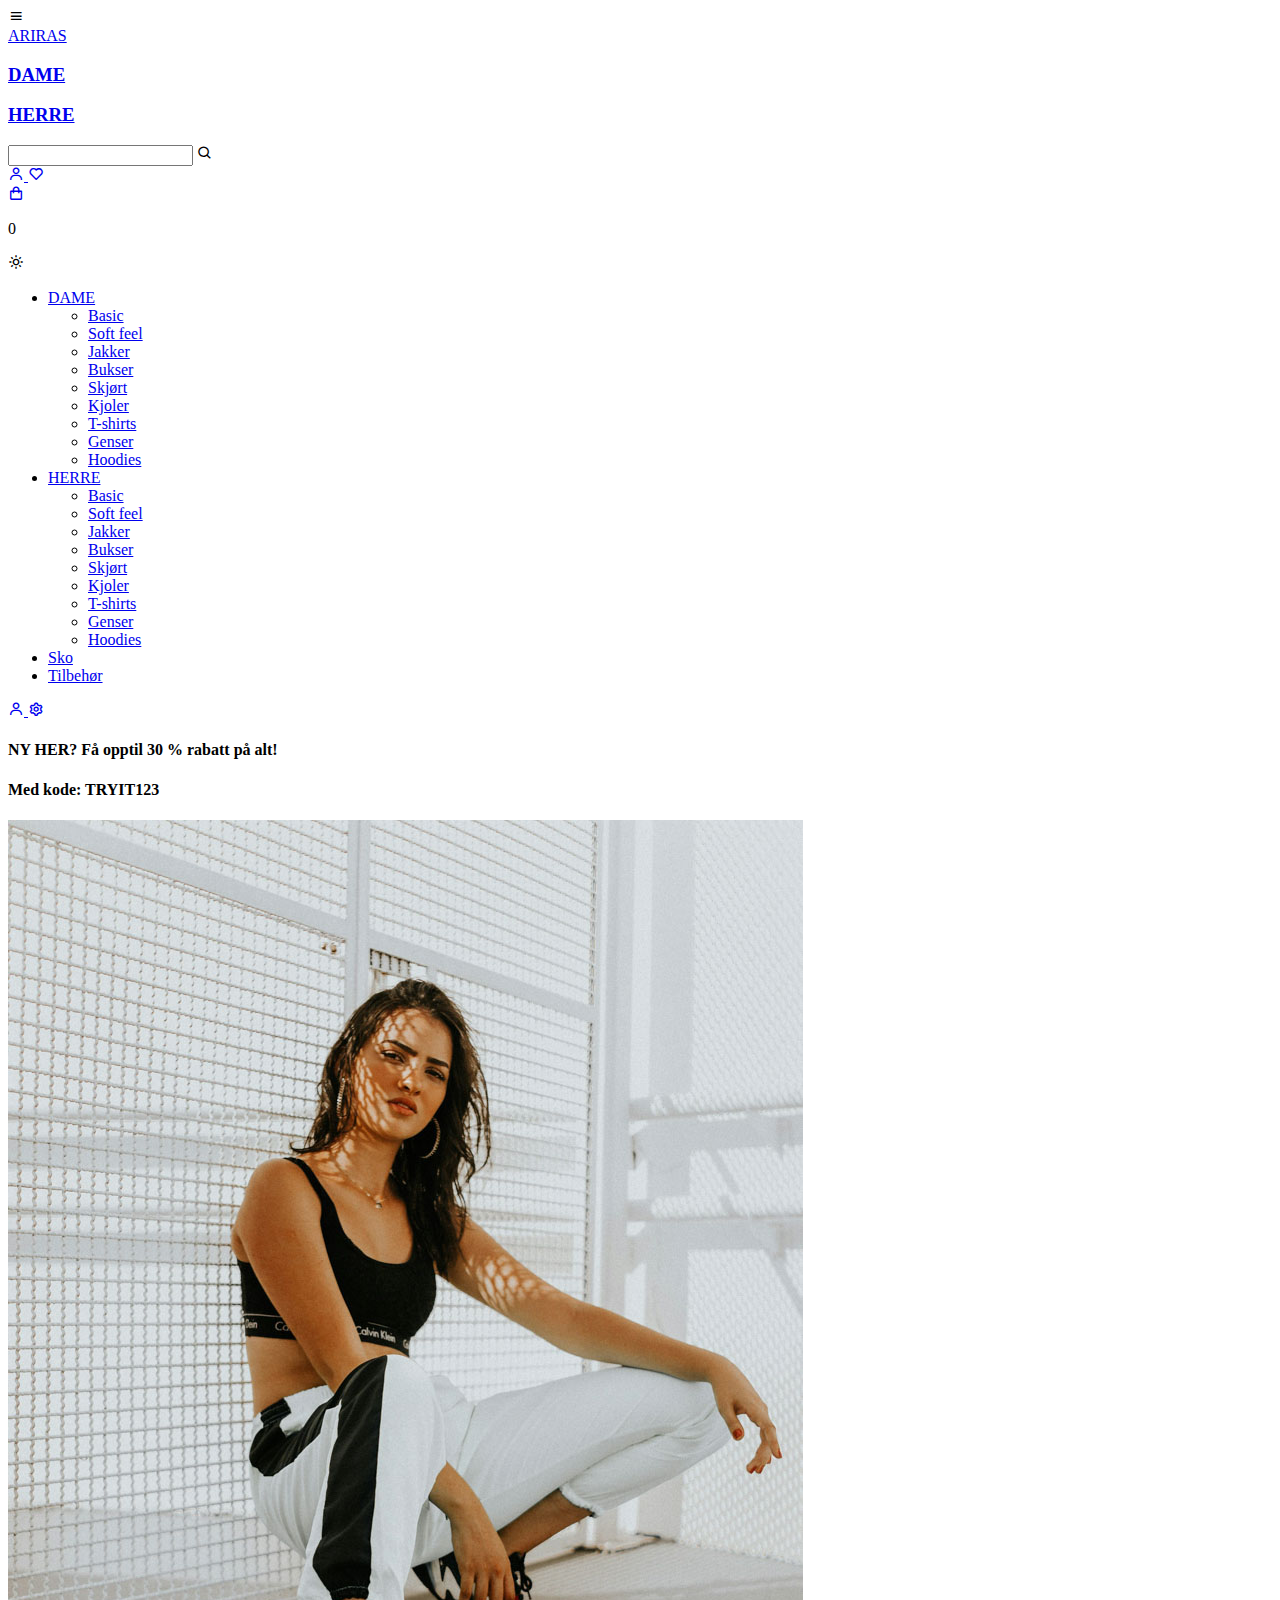
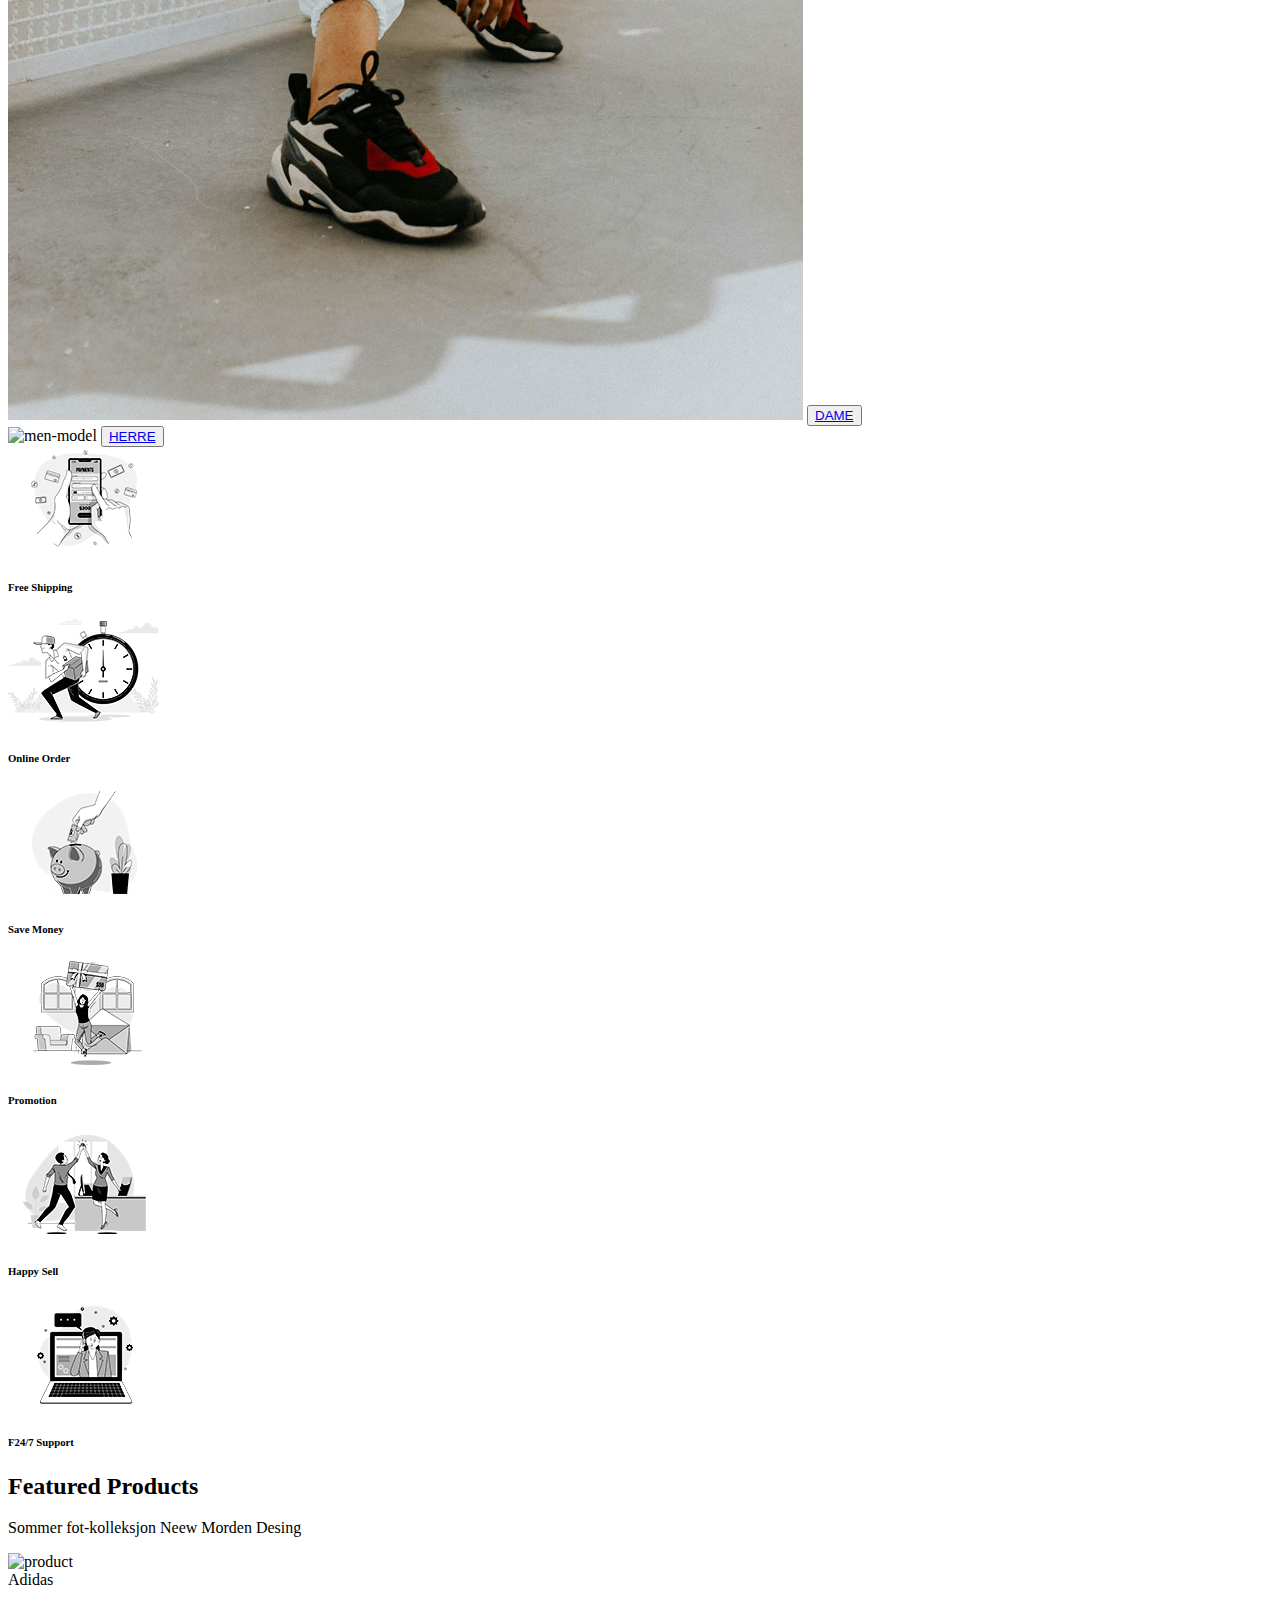
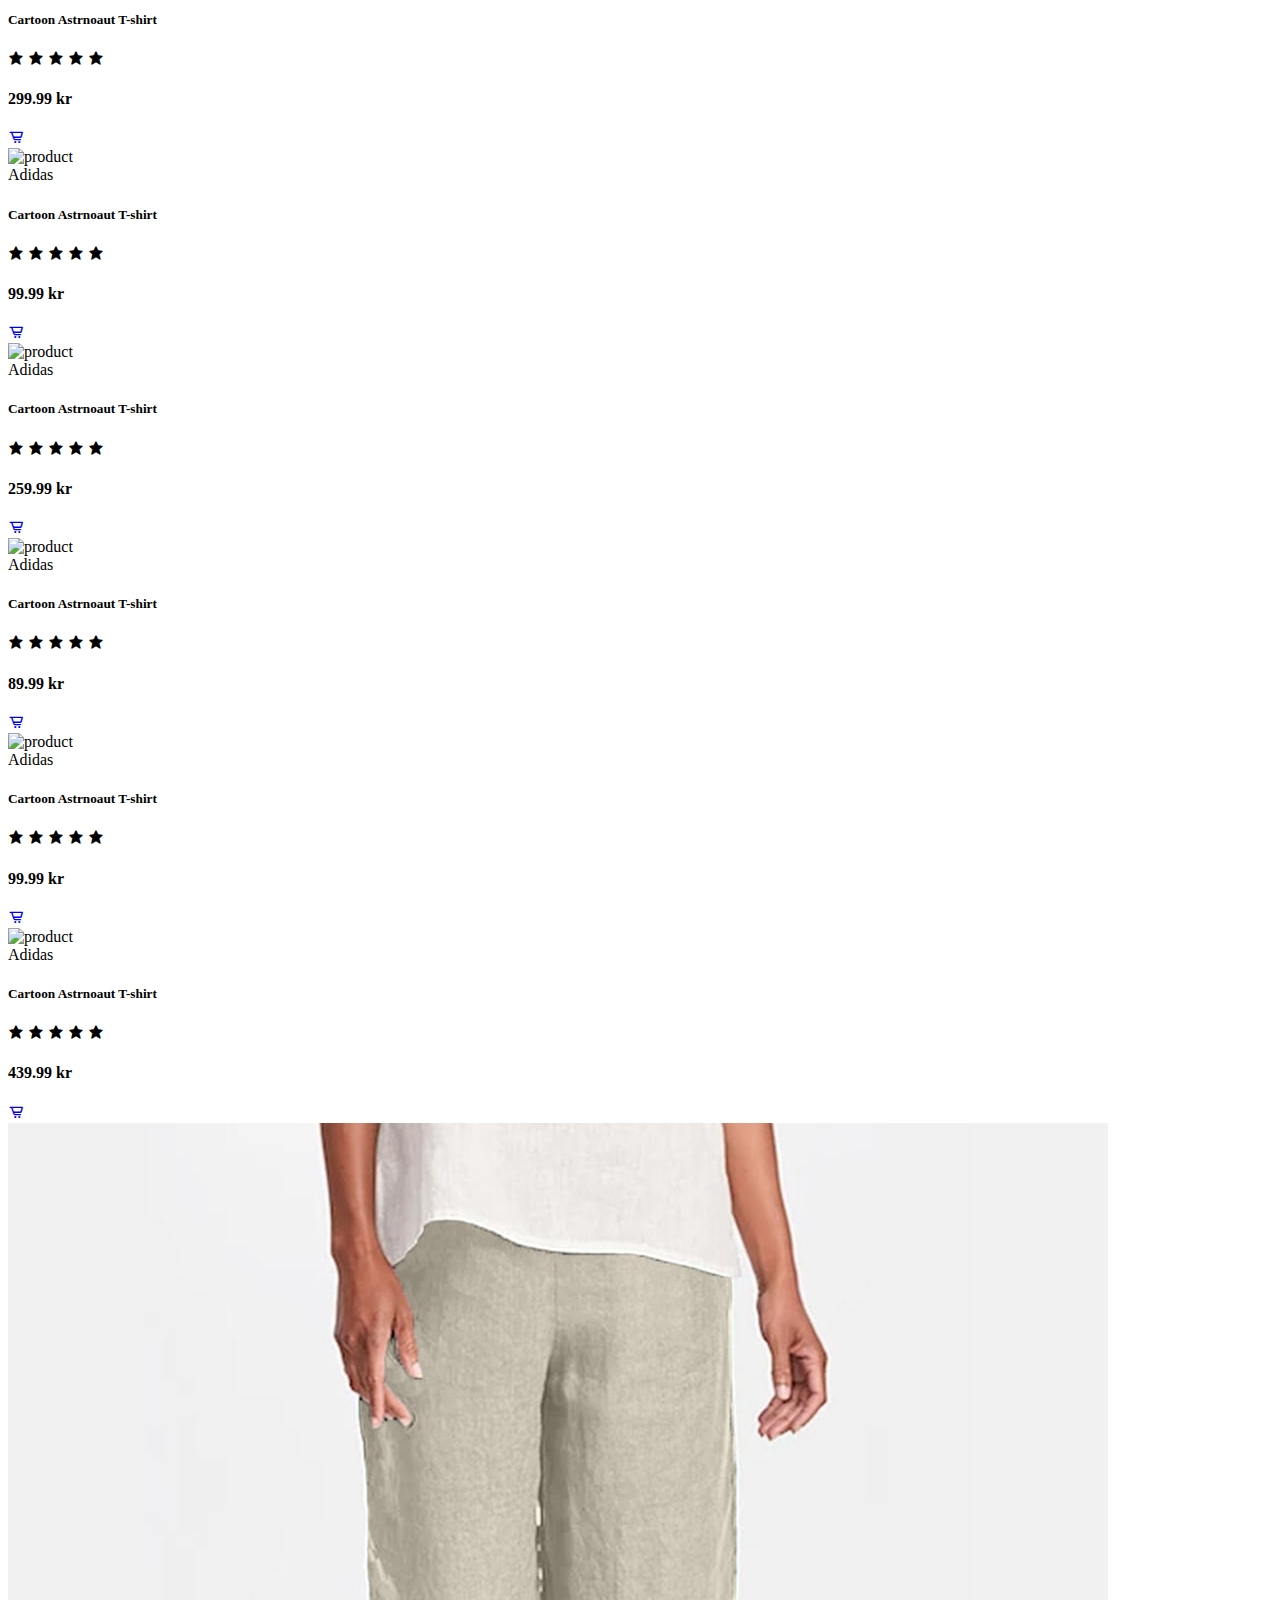
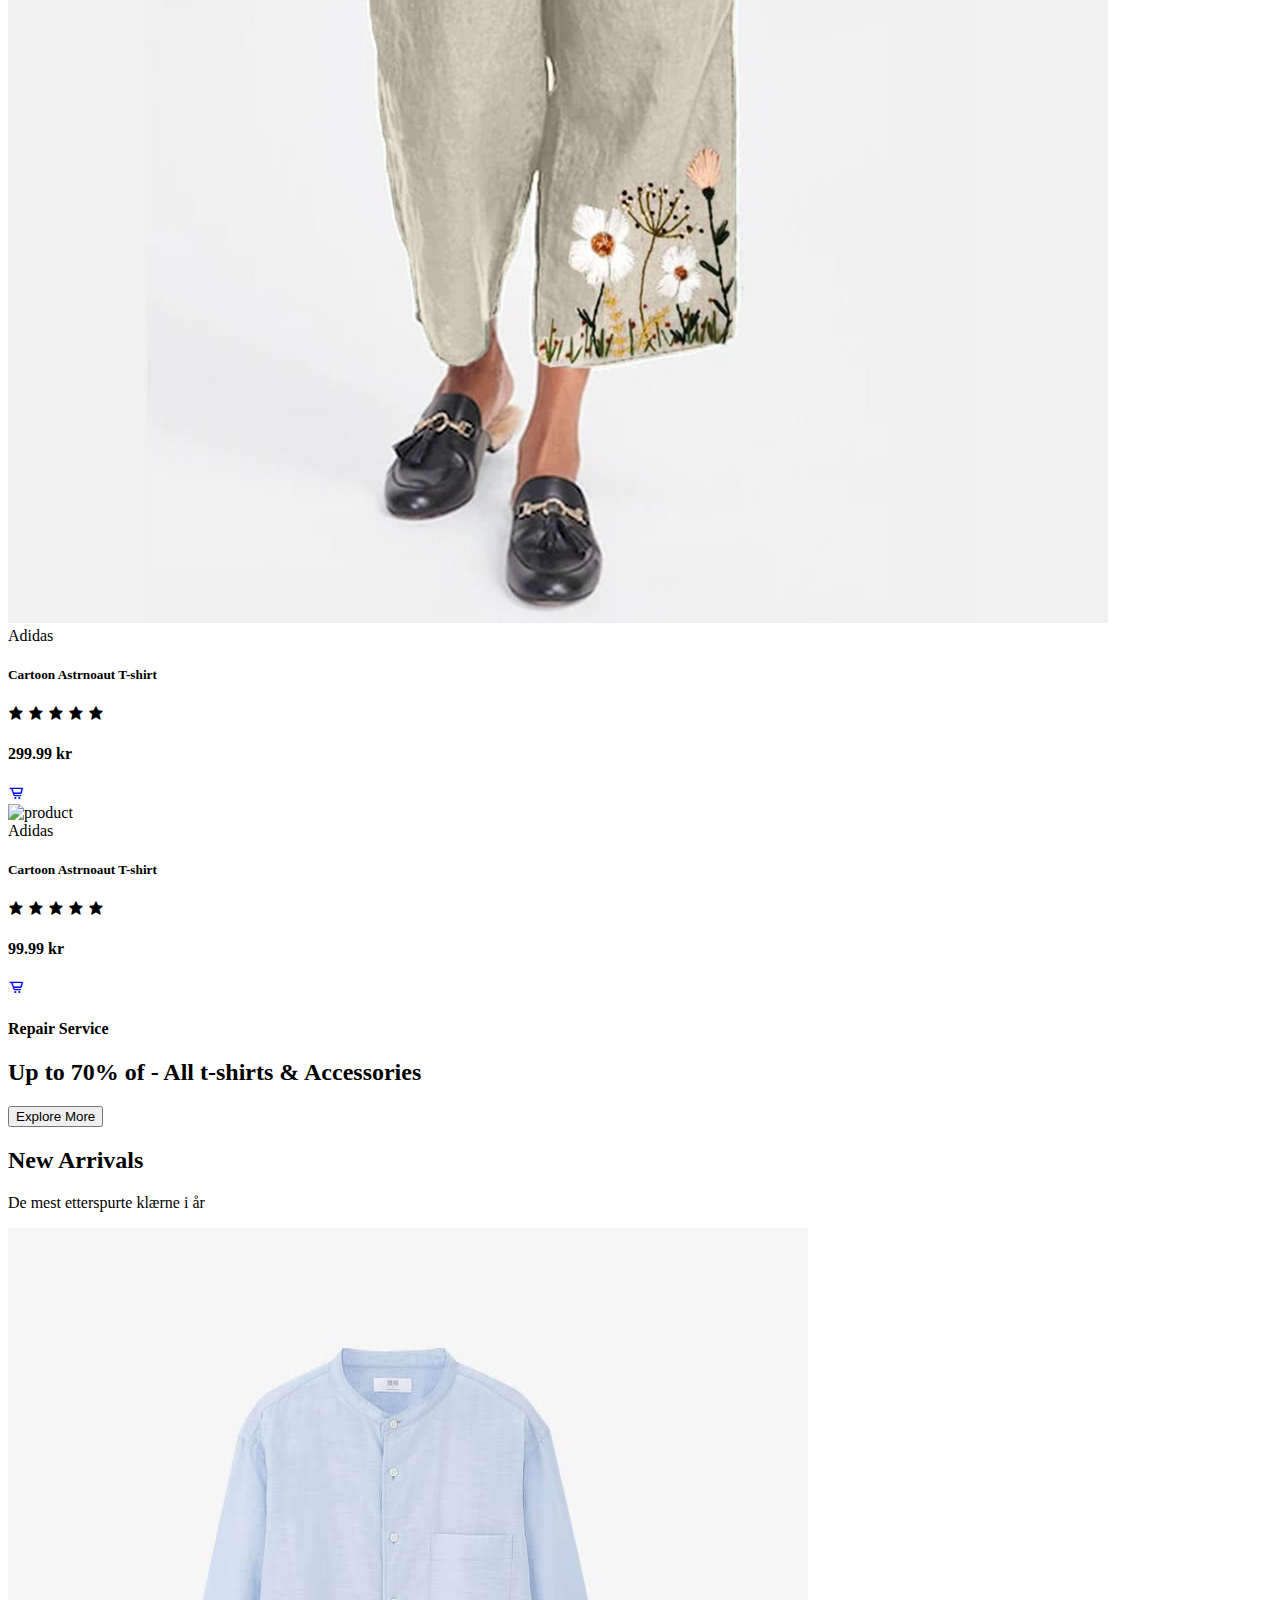
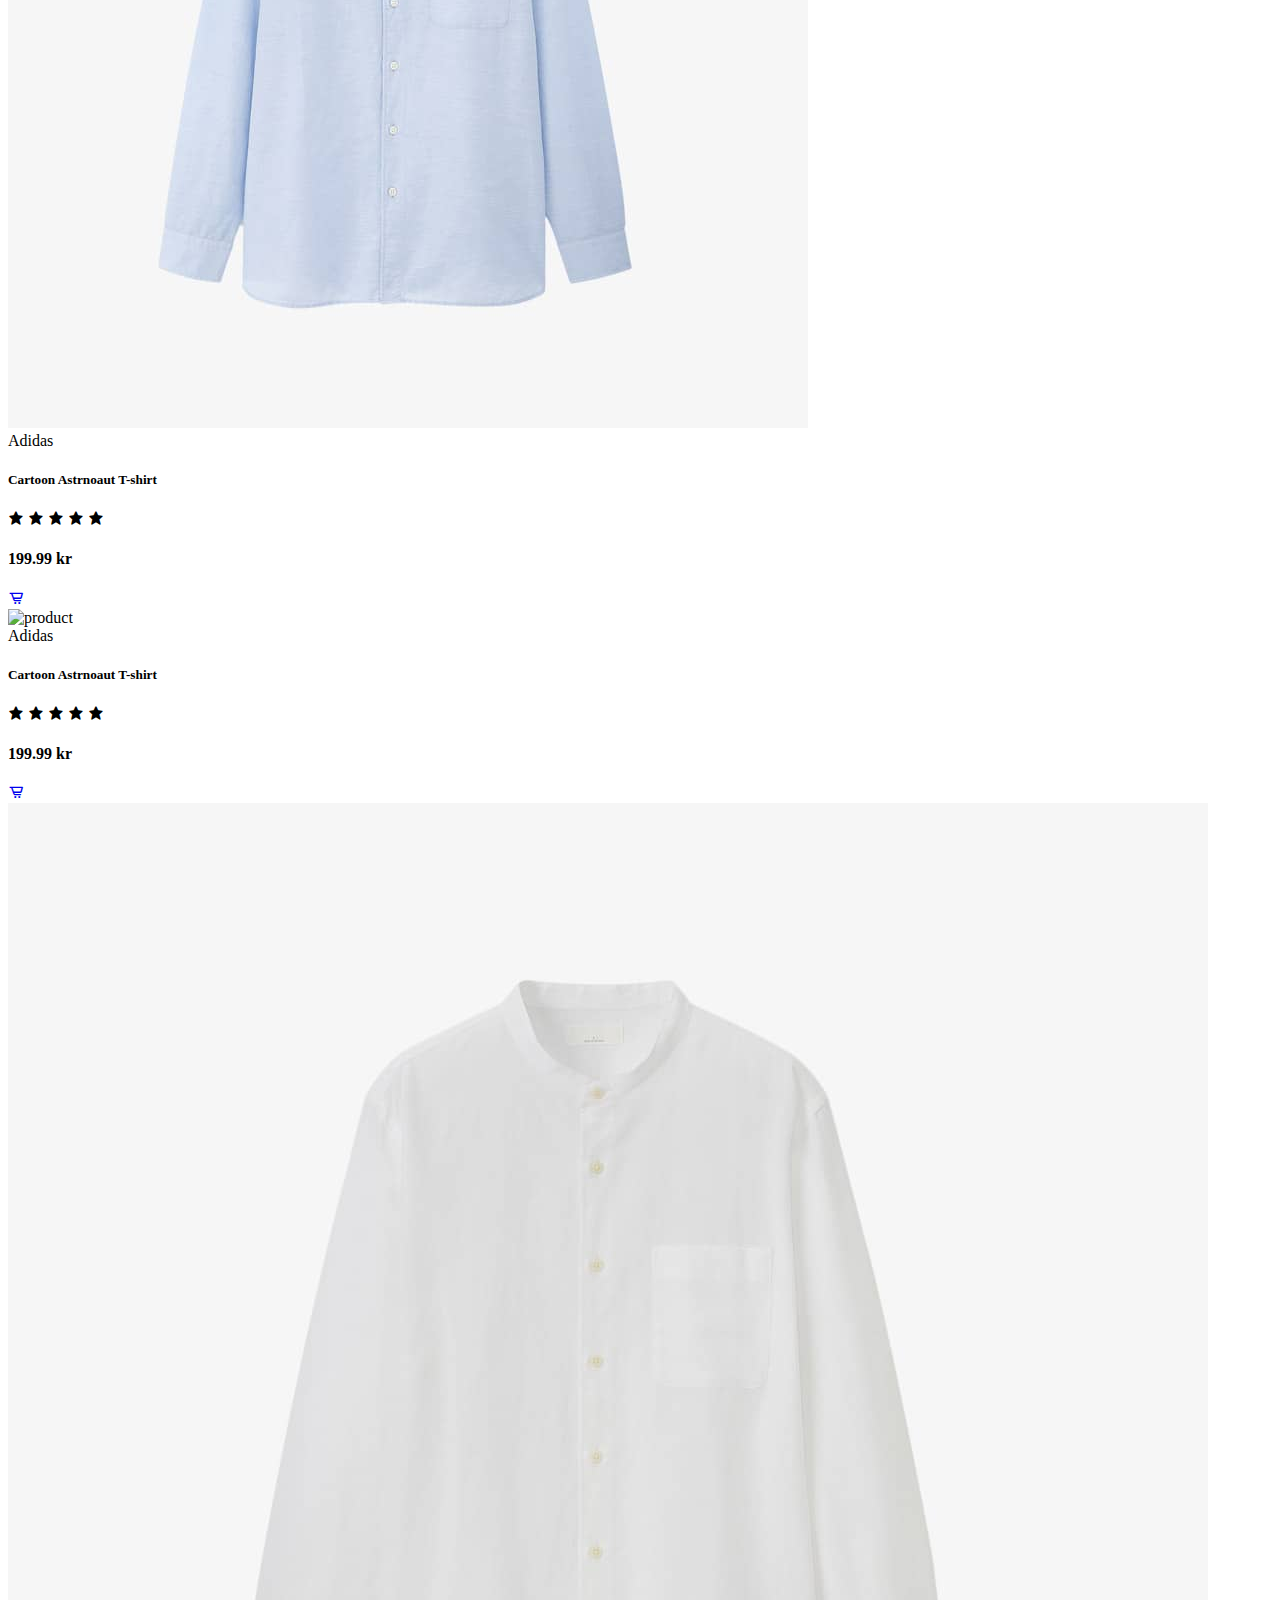
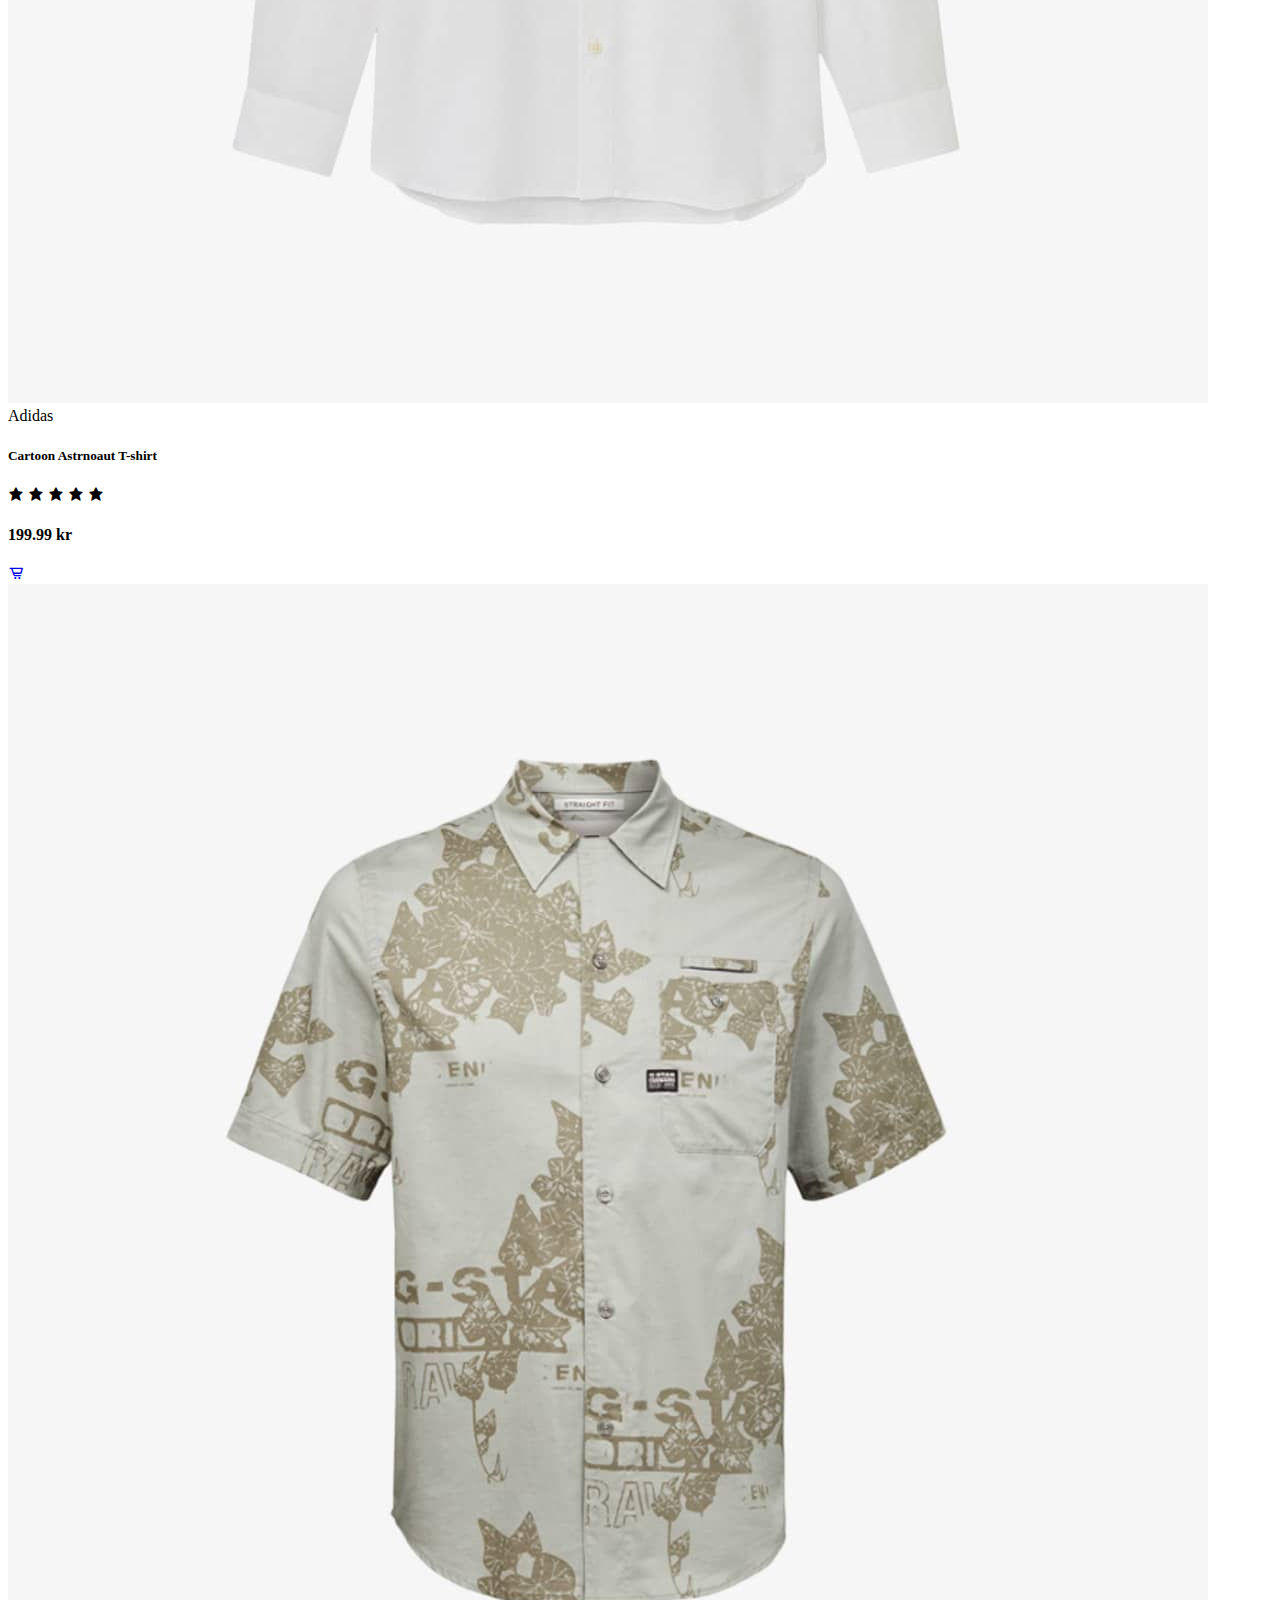
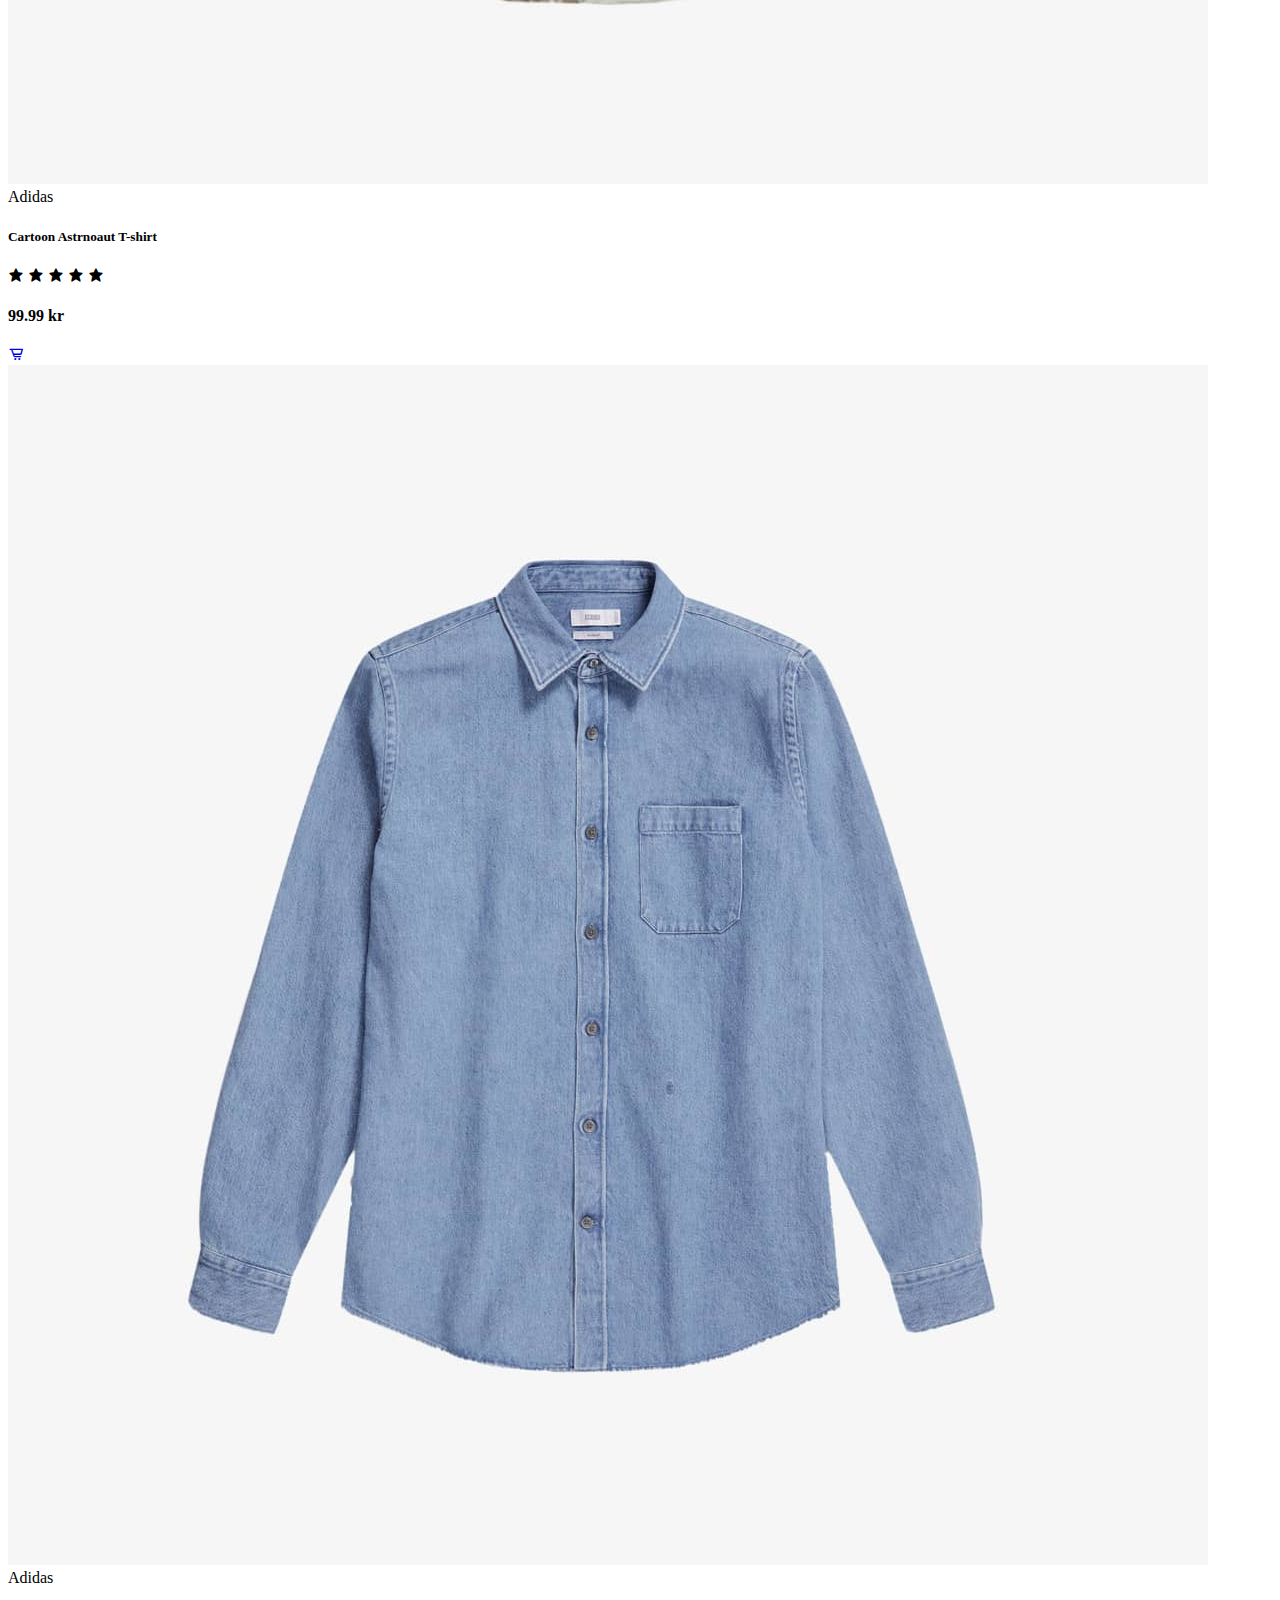
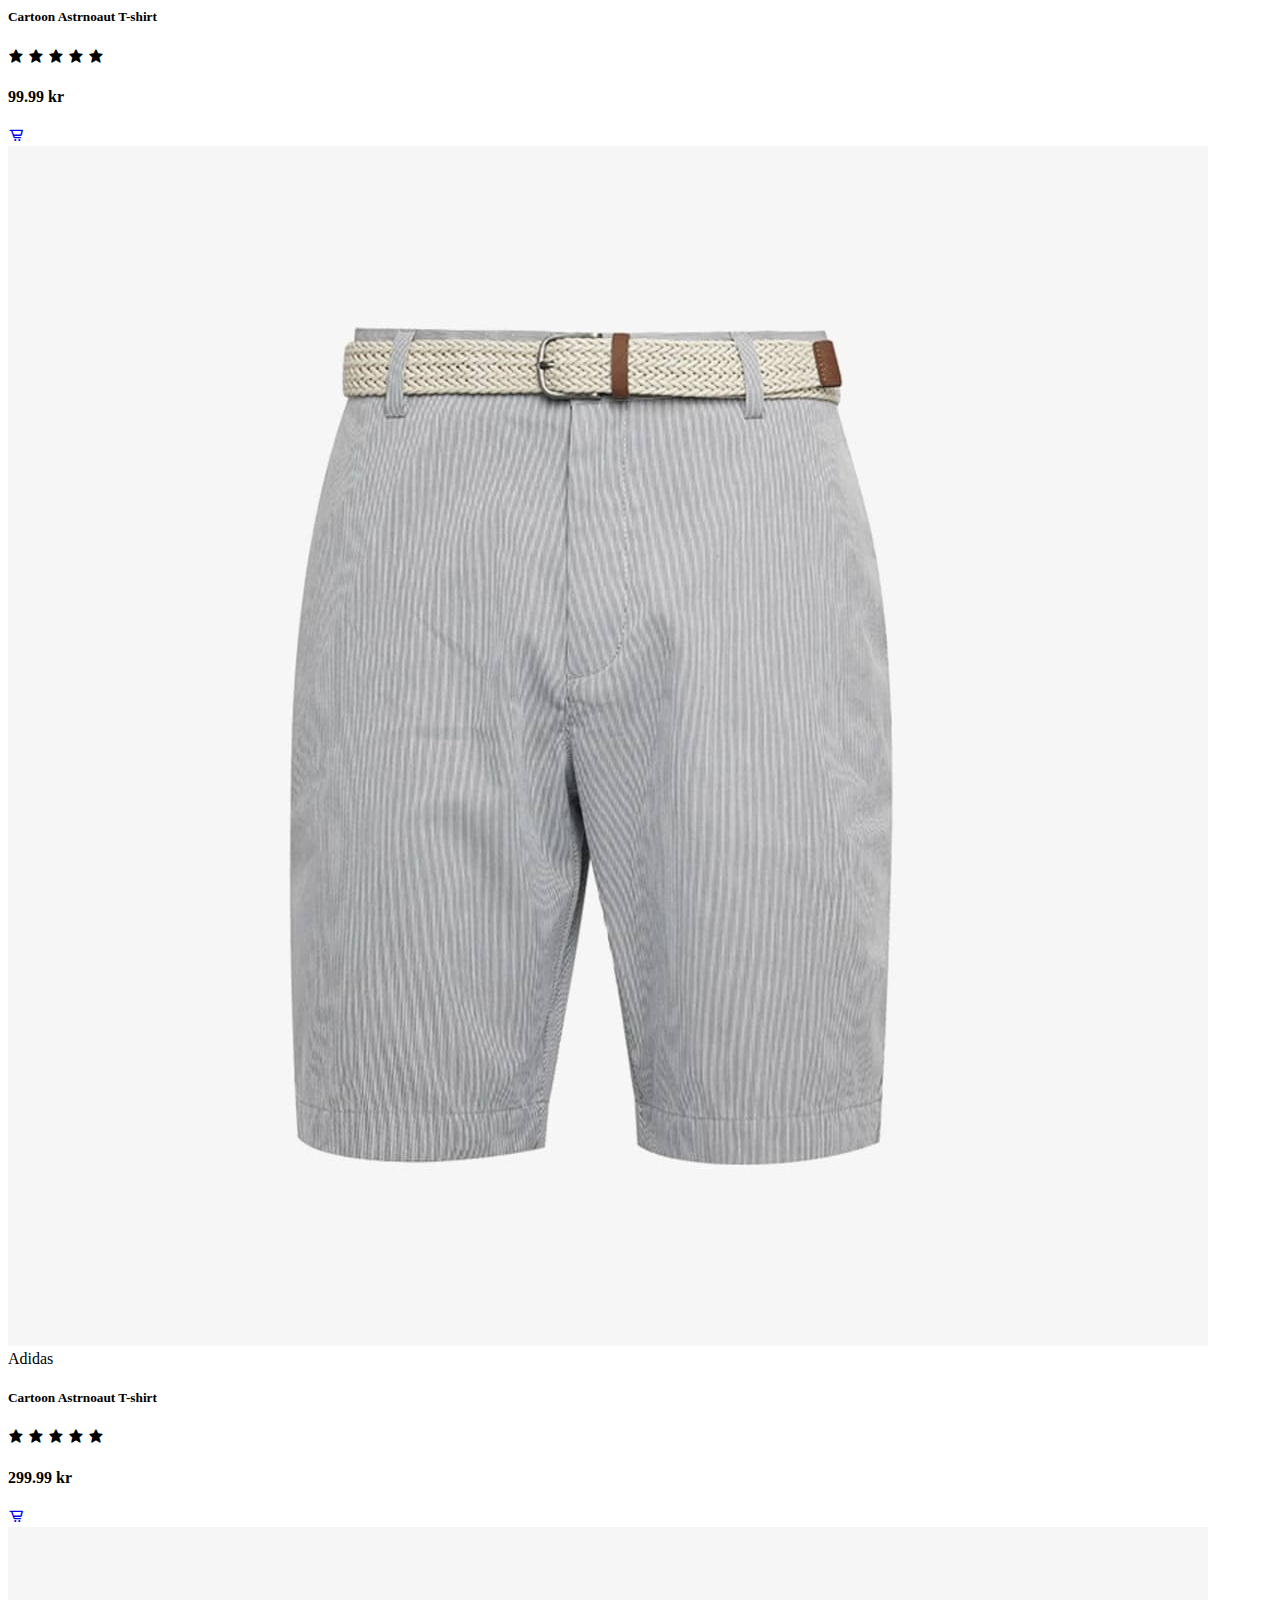
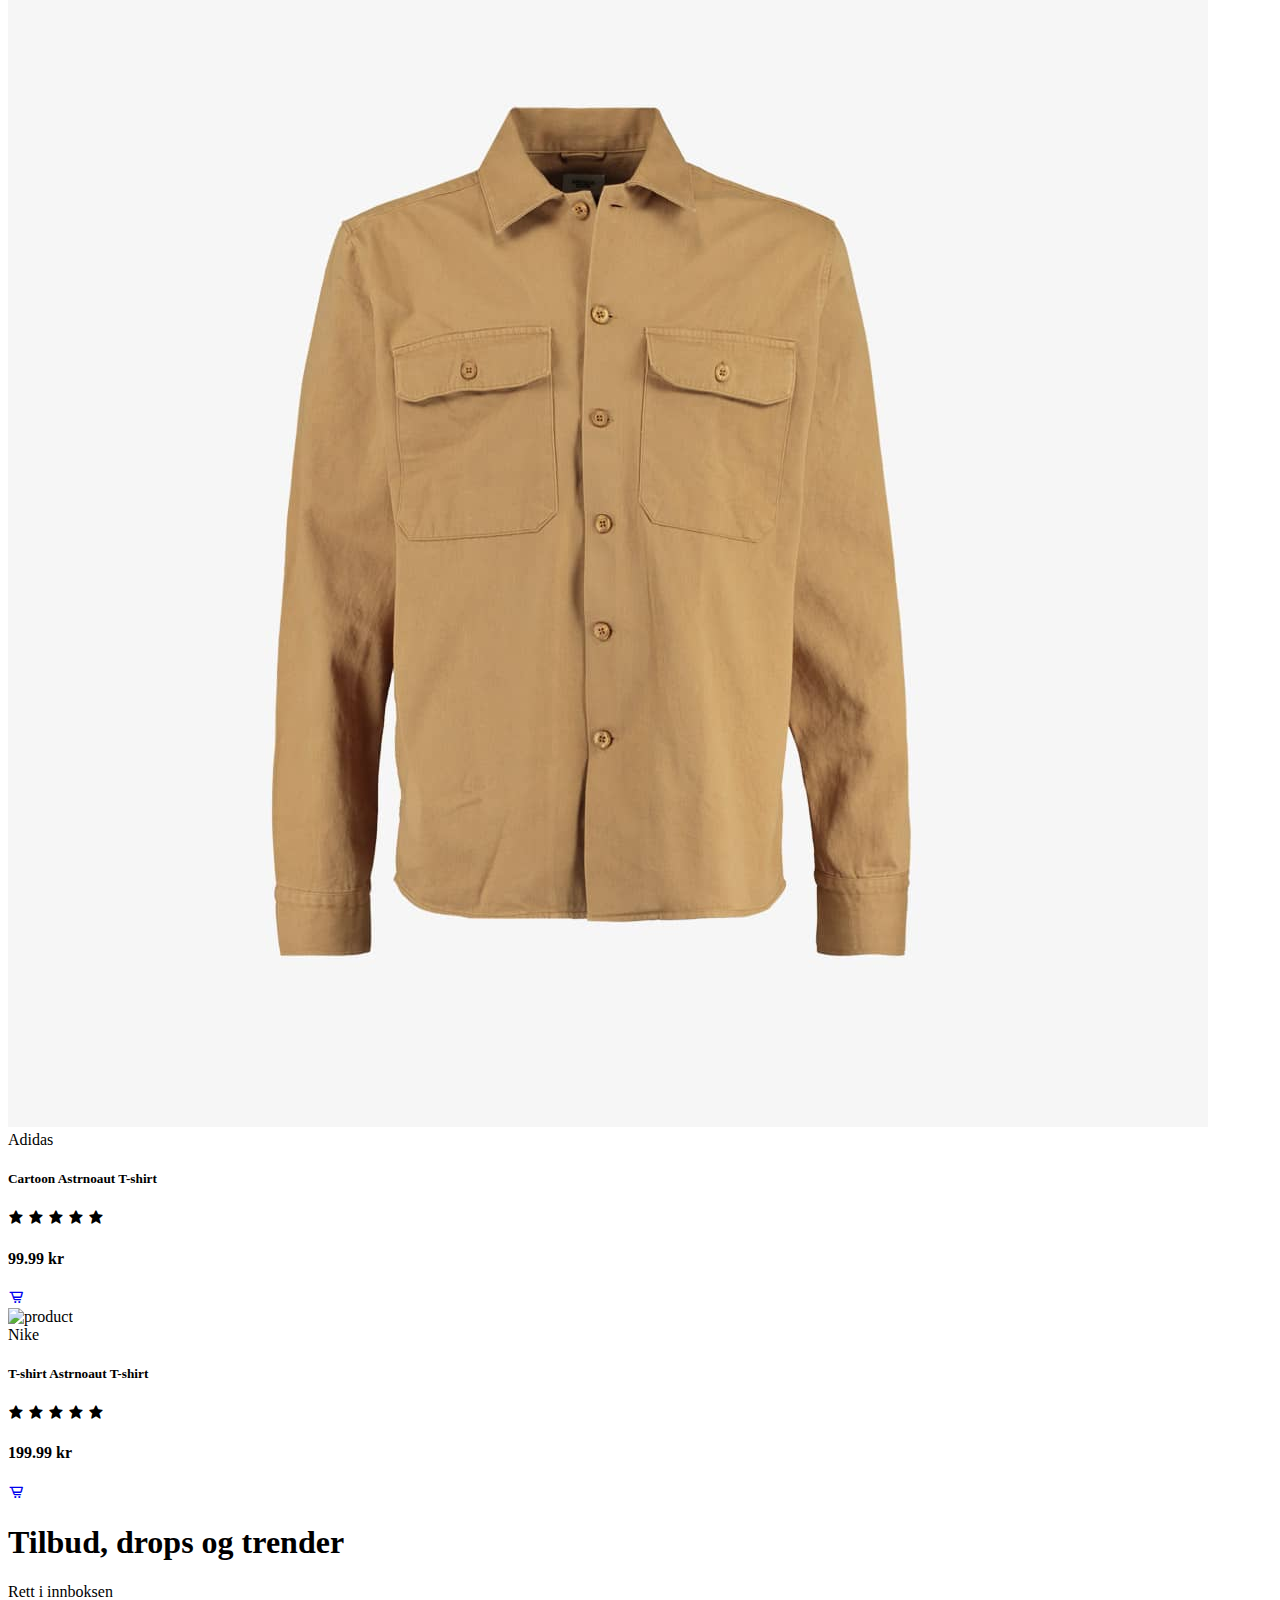
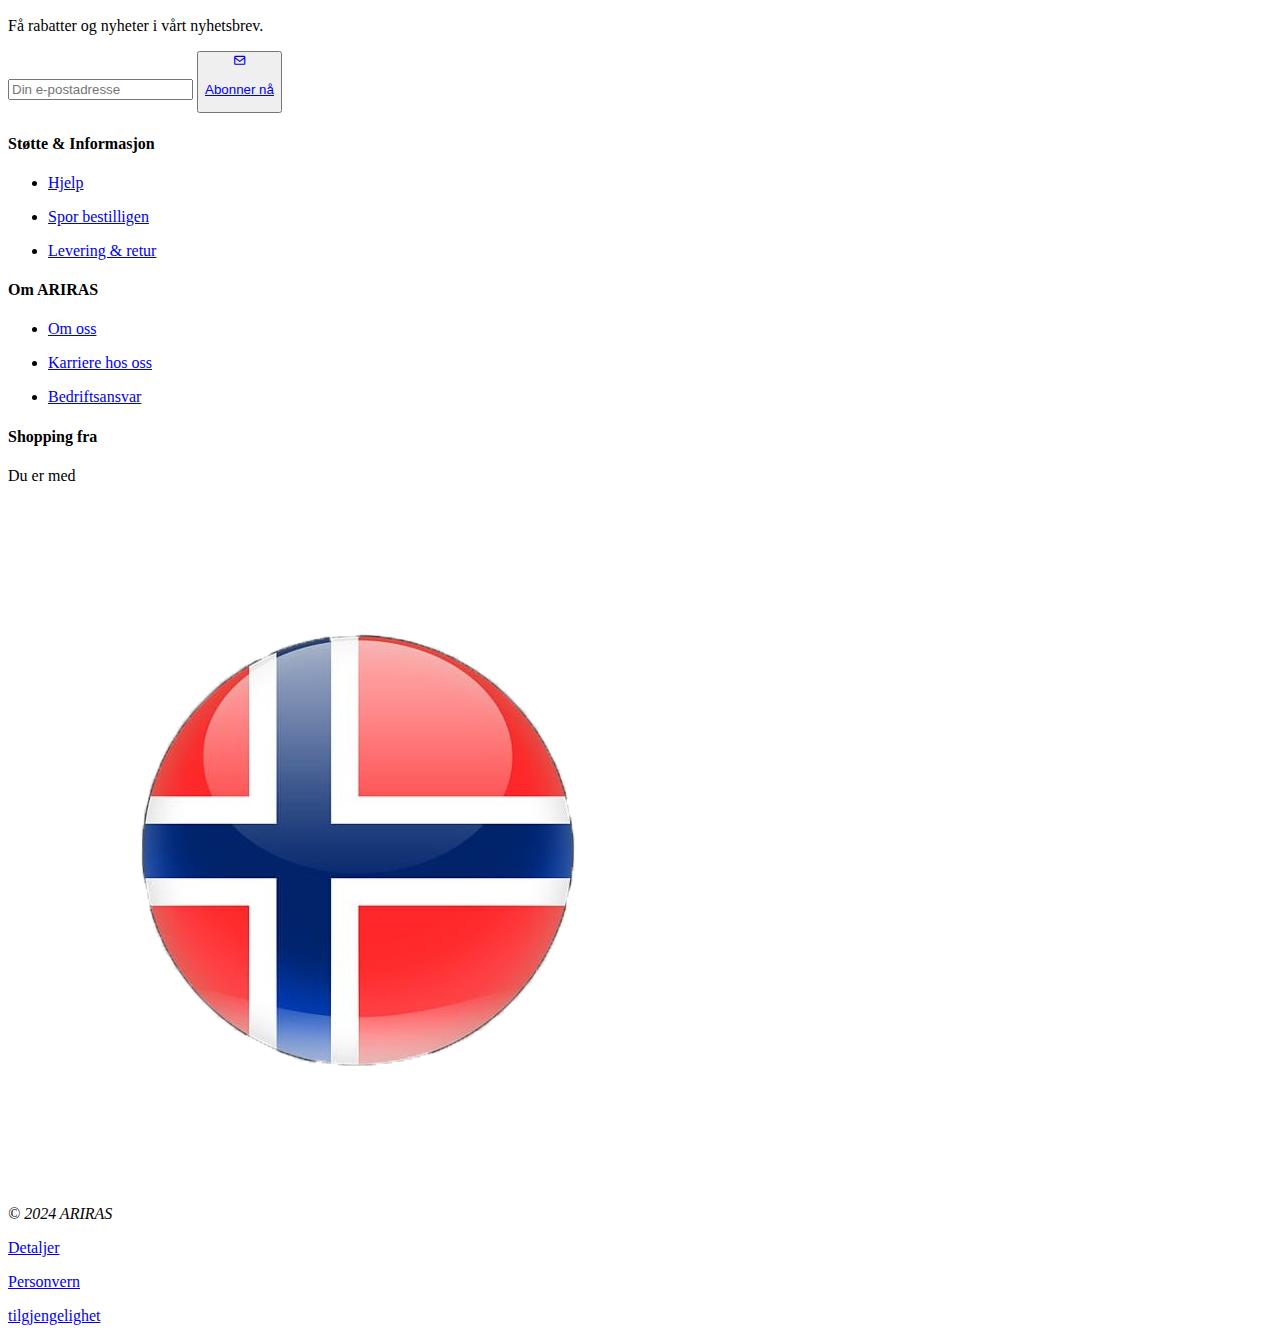
==== commit 229fae12: "Divided CSS file into multiple files" ====
--- a/index.html
+++ b/index.html
@@ -3,7 +3,8 @@
 <head>
   <meta charset="UTF-8">
   <meta name="viewport" content="width=device-width, initial-scale=1.0">
-  <link rel="stylesheet" href="style/style.css">
+  <link rel="stylesheet" href="style/allPage.css">
+  <link rel="stylesheet" href="/style/home.css">
   <!--Icons-->
   <link href='https://unpkg.com/boxicons@2.1.4/css/boxicons.min.css' rel='stylesheet'>
   <!--Fonts-->
@@ -113,14 +114,16 @@
       <div class="hero__img">
         <div class="model">
           <img src="assests/img/heroPage/woman_model_1.jpg" alt="woman-model">
-        </div>
+
+          <button class="women-selection-btn"><a href="sider/dame.html">DAME</a></button>
+        </div>
+       
         <div class="model">
-          <img src="assests/img/heroPage/men_model.jpg" alt="men-model">
-        </div>
-      </div>
-      <div class="selection__btn">
-        <button class="hero-damme__btn"><a href="sider/dame.html">DAME</a></button>
-        <button class="hero-herre__btn"><a href="sider/herre.html">HERRE</a></button>
+          <img src="assests/img/heroPage/men_model_1.jpg" alt="men-model">
+
+          <button class="men-selection-btn"><a href="sider/herre.html">HERRE</a></button>
+        </div>
+        
       </div>
     </section>
 
@@ -462,7 +465,6 @@
       </form>
     </section>
 
-    <!--<section class="maps_location" id="maps_locaton"></section>-->
   </main>
 
   <footer>
@@ -509,6 +511,5 @@
 
 
   <script src="script/script.js"></script>
-  <script async defer src="https://,aps.googleapis.com/maps/api/js?key=AIzaSyBCmmd3oWOCqlKxb10nj8fUq7oM5yn1HE8&callback=initMap"></script>
 </body>
 </html>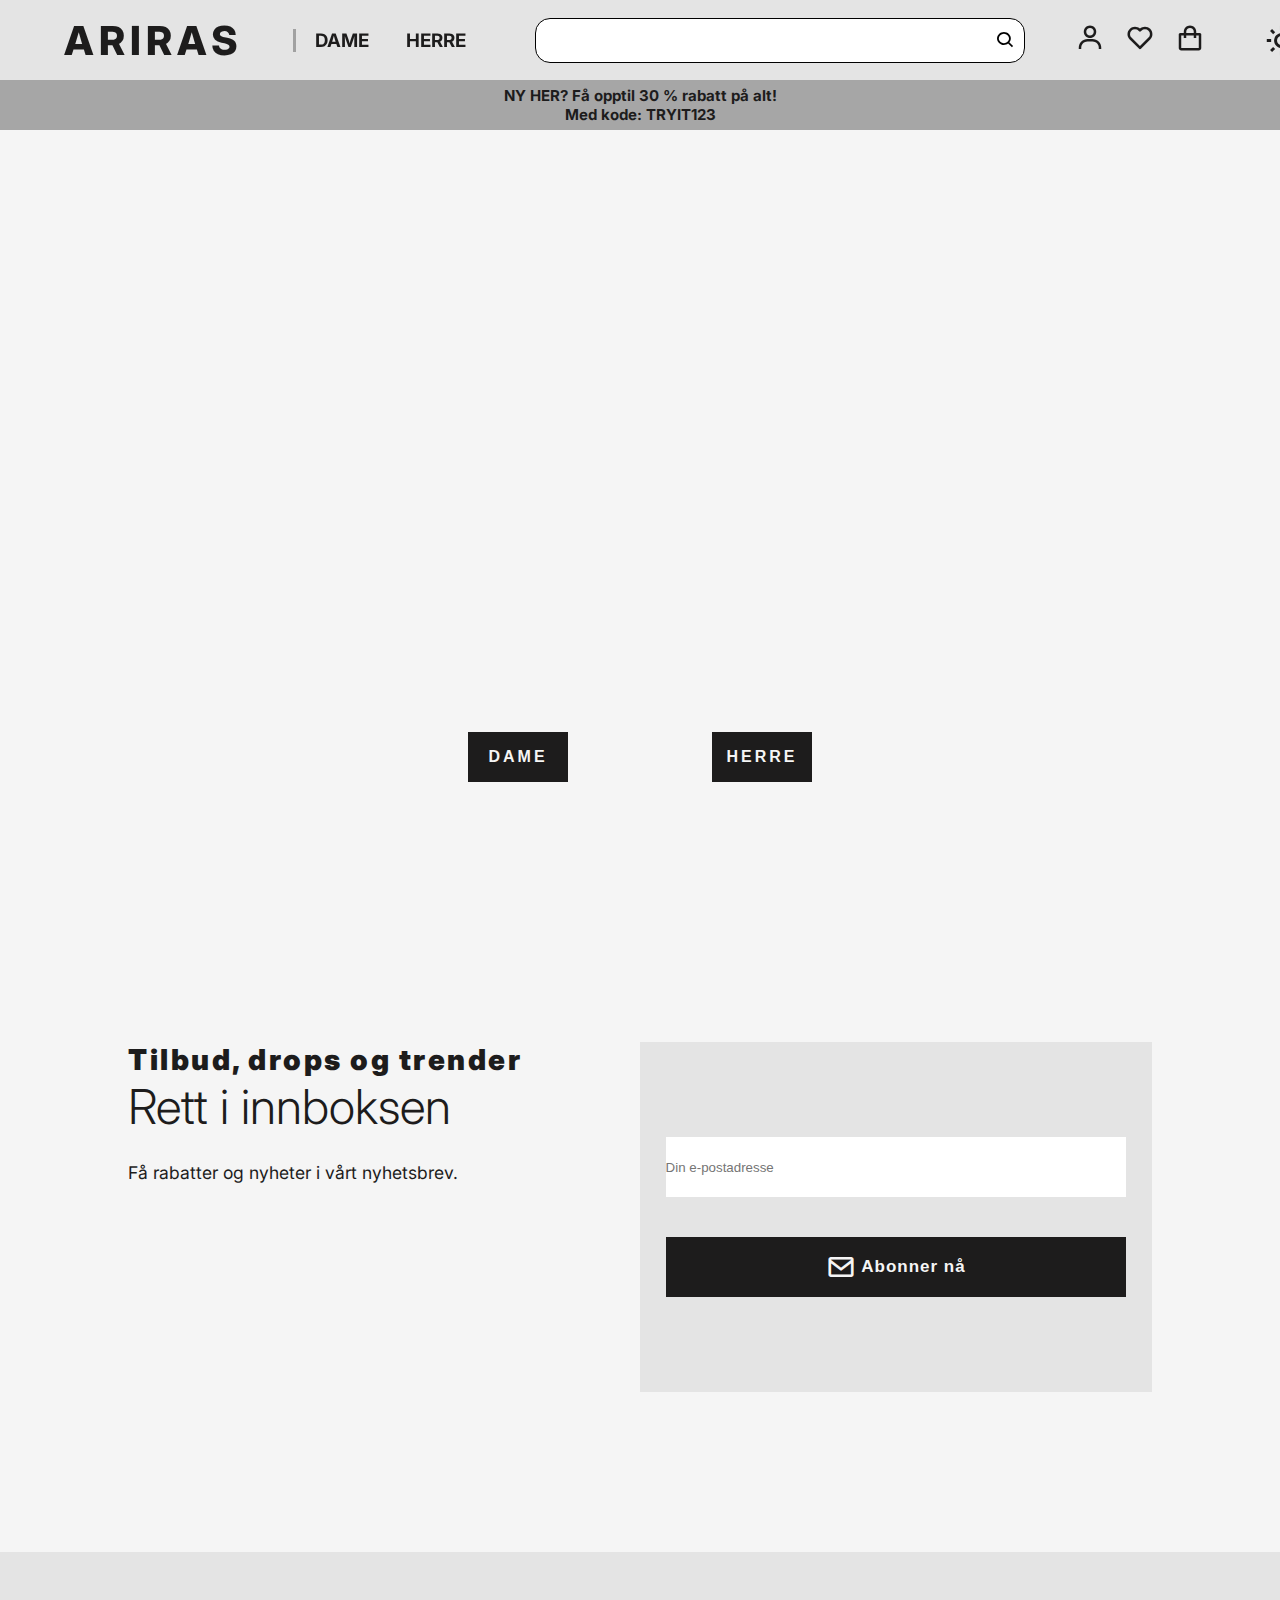
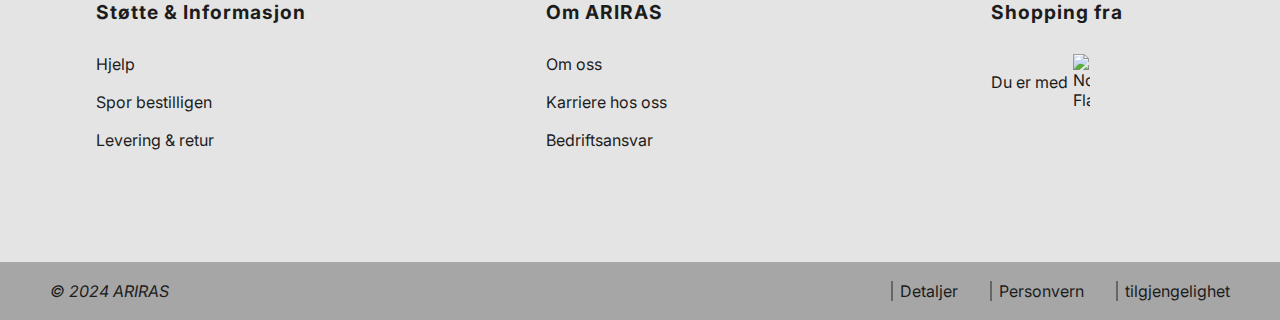
==== commit 26d763fb: "Merge pull request #2 from Mo-cabdi/footer" ====
--- a/index.html
+++ b/index.html
@@ -3,19 +3,18 @@
 <head>
   <meta charset="UTF-8">
   <meta name="viewport" content="width=device-width, initial-scale=1.0">
-  <link rel="stylesheet" href="style/allPage.css">
-  <link rel="stylesheet" href="/style/home.css">
+  <link rel="stylesheet" href="/style/style.css">
   <!--Icons-->
   <link href='https://unpkg.com/boxicons@2.1.4/css/boxicons.min.css' rel='stylesheet'>
   <!--Fonts-->
   <link rel="preconnect" href="https://fonts.googleapis.com">
   <link rel="preconnect" href="https://fonts.gstatic.com" crossorigin>
   <link href="https://fonts.googleapis.com/css2?family=Inter:slnt,wght@-2,100..900&display=swap" rel="stylesheet">
-  <title>homepage</title>
+  <title>Document</title>
 </head>
 <body>
   <header>
-    <nav class="section-w1">
+    <nav>
       <div class="menu__icon">
         <i class='bx bx-menu' id="menu"></i>
       </div>
@@ -25,10 +24,10 @@
         </a>
       </div>
       <div class="head__sider">
-        <a href="/sider/dame.html">
+        <a href="/">
           <h3 >DAME</h3>
         </a>
-        <a href="/sider/herre.html">
+        <a href="/">
           <h3 id="Herre">HERRE</h3>
         </a>
       </div>
@@ -45,50 +44,31 @@
         <a href="/">
           <i class='bx bx-heart' id="favourit__icon"></i>
         </a>
-        <div class="shopping-bag">
-          <a href="sider/handelkurv.html">
-            <i class='bx bx-shopping-bag' id="shopping-bag__icon"></i>
-          </a>
-          <p class="cartCount"></p>  
-        </div>
+        <a href="/">
+          <i class='bx bx-shopping-bag' id="shopping-bag__icon"></i>
+        </a>
       </div>
       <i class='bx bx-sun' id="mode"></i>
       
     </nav>
     <div class="nav__mobile">
-      <ul class="nav__sider">
-        <li class="dame">
-          <a href="sider/dame.html">DAME</a>
-          <ul class="dropDown">
-            <li><a href="#">Basic</a></li>
-            <li><a href="#">Soft feel</a></li>
-            <li><a href="#">Jakker</a></li>
-            <li><a href="#">Bukser</a></li>
-            <li><a href="#">Skjørt</a></li>
-            <li><a href="#">Kjoler</a></li>
-            <li><a href="#">T-shirts</a></li>
-            <li><a href="#">Genser</a></li>
-            <li><a href="#">Hoodies</a></li>
-          </ul>
-        </li>
-        <li class="herre">
-          <a href="sider/herre.html">HERRE</a>
-          <ul class="dropDown">
-            <li><a href="#">Basic</a></li>
-            <li><a href="#">Soft feel</a></li>
-            <li><a href="#">Jakker</a></li>
-            <li><a href="#">Bukser</a></li>
-            <li><a href="#">Skjørt</a></li>
-            <li><a href="#">Kjoler</a></li>
-            <li><a href="#">T-shirts</a></li>
-            <li><a href="#">Genser</a></li>
-            <li><a href="#">Hoodies</a></li>
-          </ul>
-        </li>
-        <li><a href="/">Sko</a></li>
-        <li><a href="/">Tilbehør</a></li>
-        
-      </ul>
+      <div class="nav__sider">
+          <a href="/">
+            <h3>DAME</h3>
+          </a>
+
+      
+        <a href="/">
+        <h3 id="Herre">HERRE</h3>
+      </a>
+
+        <a href="/">
+          <h3>Sko</h3>
+        </a>
+        <a href="/">
+          <h3>Tilbehør</h3>
+        </a>
+      </div>
 
       <div class="nav-mobile__icons">
         <a href="/">
@@ -110,343 +90,15 @@
 
   <main>
     
-    <section id="hero__pic">
-      <div class="hero__img">
-        <div class="model">
-          <img src="assests/img/heroPage/woman_model_1.jpg" alt="woman-model">
-
-          <button class="women-selection-btn"><a href="sider/dame.html">DAME</a></button>
-        </div>
-       
-        <div class="model">
-          <img src="assests/img/heroPage/men_model_1.jpg" alt="men-model">
-
-          <button class="men-selection-btn"><a href="sider/herre.html">HERRE</a></button>
-        </div>
-        
+    <section class="hero__pic">
+      <div class="hero__img"></div>
+      <div class="selection__btn">
+        <button class="hero-damme__btn">DAME</button>
+        <button class="hero-herre__btn">HERRE</button>
       </div>
     </section>
 
-    <section id="feature" class="section-w1 section-p1">
-      <div class="feature__box">
-        <img src="assests/img/features/f1.png" alt="feature__img">
-        <h6>Free Shipping</h6>
-      </div>
-      <div class="feature__box">
-        <img src="assests/img/features/f22.png" alt="feature__img">
-        <h6>Online Order</h6>
-      </div>
-      <div class="feature__box">
-        <img src="assests/img/features/f3.png" alt="feature__img">
-        <h6>Save Money</h6>
-      </div>
-      <div class="feature__box">
-        <img src="assests/img/features/f4.png" alt="feature__img">
-        <h6>Promotion</h6>
-      </div>
-      <div class="feature__box">
-        <img src="assests/img/features/f5.png" alt="feature__img">
-        <h6>Happy Sell</h6>
-      </div>
-      <div class="feature__box">
-        <img src="assests/img/features/f6.png" alt="feature__img">
-        <h6>F24/7 Support</h6>
-      </div>
-    </section>
-
-    <section id="product1" class="section-w1 section-p1">
-      <h2>Featured Products</h2>
-      <p>Sommer fot-kolleksjon Neew Morden Desing</p>
-      <div class="pro-container">
-        <div class="product">
-          <img src="/assests/img/Produkt/f1.jpg" alt="product" class="product_img">
-          <div class="descrip">
-            <span class="brand">Adidas</span>
-            <h5 class="cloth_name">Cartoon Astrnoaut T-shirt</h5>
-            <div class="reviews">
-              <i class='bx bxs-star' ></i>
-              <i class='bx bxs-star' ></i>
-              <i class='bx bxs-star' ></i>
-              <i class='bx bxs-star' ></i>
-              <i class='bx bxs-star' ></i>
-            </div>
-            <h4><span class="cloth_price">299.99 </span>kr</h4>
-          </div>
-          <a href="#"><i class='bx bx-cart-alt carts' id="cart"></i></a>
-        </div>
-
-        <div class="product">
-          <img src="/assests/img/Produkt/f2.jpg" alt="product" class="product_img">
-          <div class="descrip">
-            <span class="brand">Adidas</span>
-            <h5 class="cloth_name">Cartoon Astrnoaut T-shirt</h5>
-            <div class="reviews">
-              <i class='bx bxs-star' ></i>
-              <i class='bx bxs-star' ></i>
-              <i class='bx bxs-star' ></i>
-              <i class='bx bxs-star' ></i>
-              <i class='bx bxs-star' ></i>
-            </div>
-            <h4><span class="cloth_price">99.99 </span>kr</h4>
-          </div>
-          <a href="#"><i class='bx bx-cart-alt carts' id="cart"></i></a>
-        </div>
-
-        <div class="product">
-          <img src="/assests/img/Produkt/f3.jpg" alt="product" class="product_img">
-          <div class="descrip">
-            <span class="brand">Adidas</span>
-            <h5 class="cloth_name">Cartoon Astrnoaut T-shirt</h5>
-            <div class="reviews">
-              <i class='bx bxs-star' ></i>
-              <i class='bx bxs-star' ></i>
-              <i class='bx bxs-star' ></i>
-              <i class='bx bxs-star' ></i>
-              <i class='bx bxs-star' ></i>
-            </div>
-            <h4><span class="cloth_price">259.99 </span>kr</h4>
-          </div>
-          <a href="#"><i class='bx bx-cart-alt carts' id="cart"></i></a>
-        </div>
-
-        <div class="product">
-          <img src="/assests/img/Produkt/f4.jpg" alt="product" class="product_img">
-          <div class="descrip">
-            <span class="brand">Adidas</span>
-            <h5 class="cloth_name">Cartoon Astrnoaut T-shirt</h5>
-            <div class="reviews">
-              <i class='bx bxs-star' ></i>
-              <i class='bx bxs-star' ></i>
-              <i class='bx bxs-star' ></i>
-              <i class='bx bxs-star' ></i>
-              <i class='bx bxs-star' ></i>
-            </div>
-            <h4><span class="cloth_price">89.99 </span>kr</h4>
-          </div>
-          <a href="#"><i class='bx bx-cart-alt carts' id="cart"></i></a>
-        </div>
-
-        <div class="product">
-          <img src="/assests/img/Produkt/f5.jpg" alt="product" class="product_img">
-          <div class="descrip">
-            <span class="brand">Adidas</span>
-            <h5 class="cloth_name">Cartoon Astrnoaut T-shirt</h5>
-            <div class="reviews">
-              <i class='bx bxs-star' ></i>
-              <i class='bx bxs-star' ></i>
-              <i class='bx bxs-star' ></i>
-              <i class='bx bxs-star' ></i>
-              <i class='bx bxs-star' ></i>
-            </div>
-            <h4><span class="cloth_price">99.99 </span>kr</h4>
-          </div>
-          <a href="#"><i class='bx bx-cart-alt carts' id="cart"></i></a>
-        </div>
-
-        <div class="product  product_sider">
-          <img src="/assests/img/Produkt/f6.jpg" alt="product" class="product_img">
-          <div class="descrip">
-            <span class="brand">Adidas</span>
-            <h5 class="cloth_name">Cartoon Astrnoaut T-shirt</h5>
-            <div class="reviews">
-              <i class='bx bxs-star' ></i>
-              <i class='bx bxs-star' ></i>
-              <i class='bx bxs-star' ></i>
-              <i class='bx bxs-star' ></i>
-              <i class='bx bxs-star' ></i>
-            </div>
-            <h4><span class="cloth_price">439.99 </span>kr</h4>
-          </div>
-          <a href="#"><i class='bx bx-cart-alt carts' id="cart"></i></a>
-        </div>
-
-        <div class="product">
-          <img src="/assests/img/Produkt/f7.jpg" alt="product" class="product_img">
-          <div class="descrip">
-            <span class="brand">Adidas</span>
-            <h5 class="cloth_name">Cartoon Astrnoaut T-shirt</h5>
-            <div class="reviews">
-              <i class='bx bxs-star' ></i>
-              <i class='bx bxs-star' ></i>
-              <i class='bx bxs-star' ></i>
-              <i class='bx bxs-star' ></i>
-              <i class='bx bxs-star' ></i>
-            </div>
-            <h4><span class="cloth_price">299.99 </span>kr</h4>
-          </div>
-          <a href="#"><i class='bx bx-cart-alt carts' id="cart"></i></a>
-        </div>
-
-        <div class="product">
-          <img src="/assests/img/Produkt/f8.jpg" alt="product" class="product_img">
-          <div class="descrip">
-            <span class="brand">Adidas</span>
-            <h5 class="cloth_name">Cartoon Astrnoaut T-shirt</h5>
-            <div class="reviews">
-              <i class='bx bxs-star' ></i>
-              <i class='bx bxs-star' ></i>
-              <i class='bx bxs-star' ></i>
-              <i class='bx bxs-star' ></i>
-              <i class='bx bxs-star' ></i>
-            </div>
-            <h4><span class="cloth_price">99.99 </span>kr</h4>
-          </div>
-          <a href="#"><i class='bx bx-cart-alt carts' id="cart"></i></a>
-        </div>
-          
-      </div>
-    </section>
-
-    <section id="banner" class="section-w1 section-p1">
-      <h4>Repair Service</h4>
-      <h2>Up to <span>70% of</span> - All t-shirts & Accessories</h2>
-      <button class="normal">Explore More</button>
-    </section>
-
-    <section id="product1" class="section-w1 section-p1">
-      <h2>New Arrivals</h2>
-      <p>De mest etterspurte klærne i år</p>
-      <div class="pro-container">
-        <div  class="product">
-          <img src="/assests/img/Produkt/n1.jpg" alt="product" class="product_img">
-          <div class="descrip">
-            <span class="brand">Adidas</span>
-            <h5 class="cloth_name">Cartoon Astrnoaut T-shirt</h5>
-            <div class="reviews">
-              <i class='bx bxs-star' ></i>
-              <i class='bx bxs-star' ></i>
-              <i class='bx bxs-star' ></i>
-              <i class='bx bxs-star' ></i>
-              <i class='bx bxs-star' ></i>
-            </div>
-            <h4><span class="cloth_price">199.99 </span>kr</h4>
-          </div>
-          <a href="#"><i class='bx bx-cart-alt carts' id="cart"></i></a>
-        </div>
-
-        <div  class="product">
-          <img src="/assests/img/Produkt/n2.jpg" alt="product" class="product_img">
-          <div class="descrip">
-            <span class="brand">Adidas</span>
-            <h5 class="cloth_name">Cartoon Astrnoaut T-shirt</h5>
-            <div class="reviews">
-              <i class='bx bxs-star' ></i>
-              <i class='bx bxs-star' ></i>
-              <i class='bx bxs-star' ></i>
-              <i class='bx bxs-star' ></i>
-              <i class='bx bxs-star' ></i>
-            </div>
-            <h4><span class="cloth_price">199.99 </span>kr</h4>
-          </div>
-          <a href="#"><i class='bx bx-cart-alt carts' id="cart"></i></a>
-        </div>
-
-        <div  class="product">
-          <img src="/assests/img/Produkt/n3.jpg" alt="product" class="product_img">
-          <div class="descrip">
-            <span class="brand">Adidas</span>
-            <h5 class="cloth_name">Cartoon Astrnoaut T-shirt</h5>
-            <div class="reviews">
-              <i class='bx bxs-star' ></i>
-              <i class='bx bxs-star' ></i>
-              <i class='bx bxs-star' ></i>
-              <i class='bx bxs-star' ></i>
-              <i class='bx bxs-star' ></i>
-            </div>
-            <h4><span class="cloth_price">199.99 </span>kr</h4>
-          </div>
-          <a href="#"><i class='bx bx-cart-alt carts' id="cart"></i></a>
-        </div>
-
-        <div  class="product">
-          <img src="/assests/img/Produkt/n4.jpg" alt="product" class="product_img">
-          <div class="descrip">
-            <span class="brand">Adidas</span>
-            <h5 class="cloth_name">Cartoon Astrnoaut T-shirt</h5>
-            <div class="reviews">
-              <i class='bx bxs-star' ></i>
-              <i class='bx bxs-star' ></i>
-              <i class='bx bxs-star' ></i>
-              <i class='bx bxs-star' ></i>
-              <i class='bx bxs-star' ></i>
-            </div>
-            <h4><span class="cloth_price">99.99 </span>kr</h4>
-          </div>
-          <a href="#"><i class='bx bx-cart-alt carts' id="cart"></i></a>
-        </div>
-
-        <div  class="product">
-          <img src="/assests/img/Produkt/n5.jpg" alt="product" class="product_img">
-          <div class="descrip">
-            <span class="brand">Adidas</span>
-            <h5 class="cloth_name">Cartoon Astrnoaut T-shirt</h5>
-            <div class="reviews">
-              <i class='bx bxs-star' ></i>
-              <i class='bx bxs-star' ></i>
-              <i class='bx bxs-star' ></i>
-              <i class='bx bxs-star' ></i>
-              <i class='bx bxs-star' ></i>
-            </div>
-            <h4><span class="cloth_price">99.99 </span>kr</h4>
-          </div>
-          <a href="#"><i class='bx bx-cart-alt carts' id="cart"></i></a>
-        </div>
-
-        <div  class="product">
-          <img src="/assests/img/Produkt/n6.jpg" alt="product" class="product_img">
-          <div class="descrip">
-            <span class="brand">Adidas</span>
-            <h5 class="cloth_name">Cartoon Astrnoaut T-shirt</h5>
-            <div class="reviews">
-              <i class='bx bxs-star' ></i>
-              <i class='bx bxs-star' ></i>
-              <i class='bx bxs-star' ></i>
-              <i class='bx bxs-star' ></i>
-              <i class='bx bxs-star' ></i>
-            </div>
-            <h4><span class="cloth_price">299.99 </span>kr</h4>
-          </div>
-          <a href="#"><i class='bx bx-cart-alt carts' id="cart"></i></a>
-        </div>
-
-        <div  class="product">
-          <img src="/assests/img/Produkt/n7.jpg" alt="product" class="product_img">
-          <div class="descrip">
-            <span class="brand">Adidas</span>
-            <h5 class="cloth_name">Cartoon Astrnoaut T-shirt</h5>
-            <div class="reviews">
-              <i class='bx bxs-star' ></i>
-              <i class='bx bxs-star' ></i>
-              <i class='bx bxs-star' ></i>
-              <i class='bx bxs-star' ></i>
-              <i class='bx bxs-star' ></i>
-            </div>
-            <h4><span class="cloth_price">99.99 </span>kr</h4>
-          </div>
-          <a href="#"><i class='bx bx-cart-alt carts' id="cart"></i></a>
-        </div>
-
-        <div  class="product">
-          <img src="/assests/img/Produkt/n8.jpg" alt="product" class="product_img">
-          <div class="descrip">
-            <span class="brand">Nike</span>
-            <h5 class="cloth_name">T-shirt Astrnoaut T-shirt</h5>
-            <div class="reviews">
-              <i class='bx bxs-star' ></i>
-              <i class='bx bxs-star' ></i>
-              <i class='bx bxs-star' ></i>
-              <i class='bx bxs-star' ></i>
-              <i class='bx bxs-star' ></i>
-            </div>
-            <h4><span class="cloth_price">199.99 </span>kr</h4>
-          </div>
-          <a href="#"><i class='bx bx-cart-alt carts' id="cart"></i></a>
-        </div>
-
-      </div>
-    </section>
-
-    <section id="members" class="section-w1 section-p1">
+    <section class="members">
       <div class="offer__txt">
         <h1>Tilbud, drops og trender</h1>
         <p>Rett i innboksen</p>
@@ -464,11 +116,10 @@
         </button>
       </form>
     </section>
-
   </main>
 
   <footer>
-    <div id="footer__infoandMore" class="section-w1 section-p1">
+    <div class="footer__infoandMore">
       <div class="footer__support">
         <h4>Støtte & Informasjon</h4>
         <ul>
@@ -489,9 +140,9 @@
 
       <div class="footer__location">
         <h4>Shopping fra</h4>
-        <div id="location">
+        <div>
           <p>Du er med </p>
-          <img src="assests/img/norway__logo.png" alt="Norway Flag">
+          <img src="/assests/bilder/norway__logo.png" alt="Norway Flag">
         </div>
       </div>
     </div>
@@ -510,6 +161,6 @@
   </footer>
 
 
-  <script src="script/script.js"></script>
+  <script src="/script/script.js"></script>
 </body>
 </html>--- a/style/style.css
+++ b/style/style.css
@@ -0,0 +1,628 @@
+/*Universal Code*/
+
+* {
+  margin: 0;
+  padding: 0;
+  box-sizing: border-box;
+  text-decoration: none;
+  list-style: none;
+}
+
+:root {
+  --bg-color: #F5F5F5;
+  --second-color: #E4E4E4;
+  --btn-color: #1D1C1C;
+  --txt-color: #1D1C1C;
+  --footer-copyright-color: #A6A6A6;
+  --hover-color: #646464;
+  --bigScreen-heroImg: url('/assests/bilder/Img-hero-3.png');
+  --smallScreen-heroImg: url('/assests/bilder/small_screen-heroPic.png');
+
+}
+
+body.dark{
+  --bg-color: rgb(30, 32, 33);
+  --second-color: rgb(39, 43, 44);;
+  --btn-color: #616161;
+  --txt-color: #e8e6e3;
+  --footer-copyright-color: rgb(74, 80, 84);
+  --hover-color: #b3b3b3;
+}
+
+body {
+  min-height: 100vh;
+  width: 100%;
+  font-family: 'Inter', sans-serif;
+  background-color: var(--bg-color);
+  display: grid;
+  grid-template-rows: auto 1fr auto;
+}
+
+
+/*Header & Nav*/
+header {
+  height: 80px;
+  background-color: var(--second-color);
+  position: sticky;
+  position: -webkit-sticky;
+  top: 0;
+  z-index: 999;
+}
+
+nav {
+  height: 100%;
+  width: 90%;
+  max-width: 2500px;
+  margin: 0 auto;
+  display: flex;
+  align-items: center;
+  gap: 50px;
+}
+
+nav a {
+  color: var(--txt-color);
+}
+
+.head__logo {
+  font-size: 2.5rem;
+  font-weight: 800;
+  letter-spacing: 5px;
+
+}
+
+.head__sider {
+  height: 100%;
+  display: flex;
+  align-items: center;
+  /* margin-right: 10rem; */
+  flex-grow: 1;
+  position: relative;
+}
+
+.head__sider a h3 {
+  border-left: 3px solid #a1a1a1;
+  padding: 0 1em;
+}
+
+/* .head__sider a:hover,
+.head__icons a:hover{ */
+
+ header a:not(.logo):hover{
+  color: var(--hover-color);
+ } 
+
+
+#Herre {
+  border-right: 3px solid #a1a1a1;
+}
+
+
+
+.search {
+  position: relative;
+
+}
+
+.search__box {
+  padding: 0 30rem 0 .5rem;
+  width: 100%;
+  max-width: 300px; 
+  height: 45px;
+  border: 1px solid ;
+  border-radius: 15px; 
+  cursor: pointer;
+  overflow: hidden;
+}
+
+.search i {
+  font-size: 20px;
+  position: absolute;
+  right: 10px;
+  top: 50%;
+  transform: translateY(-50%);
+  cursor: pointer;
+}
+
+.head__icons {
+  display: flex;
+  gap: 20px;
+  font-size: 30px;
+}
+
+#mode{
+  margin-left: 9px;
+  font-size: 35px;
+  cursor: pointer;
+  color: var(--txt-color);
+}
+
+
+
+.menu__icon{
+  display: none;
+  z-index: 999;
+  color: var(--txt-color);
+  cursor: pointer;
+}
+
+.nav__mobile{
+  display: none;
+  flex-direction: column;
+  justify-content: space-between;
+  background: var(--second-color);
+  height: 100vh;
+  width: 60%;
+  position: fixed;
+  top: 0;
+  z-index: 998;
+}
+
+.nav__mobile.active {
+  display: flex;
+}
+
+.nav-mobile__icons,
+.nav__sider{
+  display: flex;
+  flex-direction: column;
+  gap: 30px;
+  margin-left: 2rem;
+}
+
+.nav__sider {
+  margin-top: 9rem;
+}
+.nav__sider div {
+  display: flex;
+  align-items: center;
+  gap: 4px;
+}
+
+.nav__sider div i {
+  font-size: 35px;
+  margin-top: 6px;
+  cursor: pointer;
+}
+
+.nav__sider.active {
+  display: flex;
+}
+
+
+
+.nav__mobile a{
+  color: var(--txt-color);  
+  font-size: 1.7rem;
+  letter-spacing: 1px;
+}
+
+.nav-mobile__icons {
+  margin-bottom: 5rem;
+}
+.nav-mobile__icons i{
+  font-size: 45px;
+}
+
+#Herre {
+  border: none;
+}
+
+/*Subheader*/
+
+.subHeader {
+  height: 50px;
+  background-color: var(--footer-copyright-color);
+  color: var(--txt-color);
+  display: flex;
+  flex-direction: column;
+  justify-content: center;
+  text-align: center;
+  font-size: 15px;
+}
+
+
+/*HeroSec*/
+.hero__pic{
+  position: relative;
+  display: flex;
+  justify-content: center;
+  align-items: center;  
+}
+
+.hero__img{
+  background-color: transparent;
+  width: 90%;
+  max-width: 1858px;
+  height: 83vh;
+  margin: 0 auto;
+  margin-top: 5px;
+  background: var(--bigScreen-heroImg);
+  background-repeat: no-repeat;
+  background-size: cover;
+  background-position: center;
+}
+
+.selection__btn {
+  display: flex;
+  gap: 9rem;
+  position: absolute;
+  bottom: 10%;
+  left: 50%;
+  transform: translate(-50%, -50%);
+}
+
+.selection__btn button{
+  background: var(--btn-color);
+  color: var(--bg-color);
+  border: none;
+  font-size: 1rem;
+  font-weight: 600;
+  letter-spacing: 3px;
+  width: 100px;
+  height: 50px;
+  cursor: pointer;
+}
+
+/*member sec*/
+.members {
+  width: 80%;
+  margin: auto;
+  display: flex;
+  justify-content: space-between;
+  margin-top: 10rem;
+  margin-bottom: 10rem;
+  color: var(--txt-color);
+}
+
+.offer__txt h1{
+  font-size: 1.8rem;
+  font-weight: 900;
+  letter-spacing: 2.5px;
+}
+
+.offer__txt p:nth-child(2){
+  font-size: 3rem;
+  font-weight: 300;
+}
+
+.offer__txt p:nth-child(3){
+  margin-top: 1.5em;
+  font-size: 1.1rem;
+}
+
+.members form{
+  background-color: var(--second-color);
+  width: 50%;
+  height: 350px;
+  display: flex;
+  flex-direction: column;
+  align-items: center;
+  justify-content: center;
+  gap: 40px;
+}
+
+.members form i {
+  font-size: 30px;
+  color: var(--bg-color);
+}
+.submit_btn{
+  width: 90%;
+  height: 60px;
+  display: flex;
+  align-items: center;
+  justify-content: center;
+  gap: 5px;
+  background: var(--txt-color);
+  border: none;
+  cursor: pointer;
+}
+.members form input{
+  width: 90%;
+  height: 60px;
+  /* padding-top: 2rem;
+  padding-bottom: 1.5rem; */
+  padding-right: 2rem;
+  border: none;
+}
+.submit_btn a{
+  width: 100%;
+  height: 100%;
+  font-size: 17px;
+  font-weight: 600;
+  letter-spacing: 1px;
+  color: var(--bg-color);
+  display: flex;
+  align-items: center;
+  justify-content: center;
+  gap: 4px;
+}
+
+.submit_btn a:hover {
+  background-color: var(--hover-color);
+}
+
+/*Footer Sec */
+footer{
+  background: var(--second-color);
+  width: 100%;
+  color: var(--txt-color);
+}
+.footer__infoandMore{
+  width: 85%;
+  margin: 0 auto;
+  display: flex;
+  gap: 15rem;
+  padding: 3rem 0 7rem 0;
+  
+}
+
+.footer__infoandMore h4 {
+  margin-bottom: 1.9rem;
+  font-size: 1.2rem;
+  letter-spacing: 1px;
+}
+.footer__infoandMore li{
+  
+  margin-top: 1.1rem;
+}
+
+.footer__infoandMore a {
+  
+  color: var(--txt-color);
+}
+
+.footer__about{
+  flex-grow: 1;
+}
+
+.footer__location div {
+  display: flex;
+  align-items: center;
+  gap: 5px;
+}
+.footer__location img{
+  width: 9%;
+}
+.copyright__sec{
+  background: var(--footer-copyright-color);
+  width: 100%;
+  padding: 1.2rem;
+}
+
+.copyright {
+  width: 95%;
+  margin: 0 auto;
+  display: flex;
+  align-items: center;
+  justify-content: space-between;
+}
+
+.copyright i{
+  flex-grow: 1;
+}
+
+.copyright__info {
+  display: flex;
+  align-items: center;
+  justify-content: space-between;
+  gap: 2rem;
+}
+
+.copyright__info a {
+  border-left: 2px solid #666666;
+  padding-left: 7px;
+  
+  color: var(--txt-color);
+}
+
+/*Responsive code for home page*/
+
+@media (max-width: 1250px){
+  /*Header and nav Sec*/
+  .search__box {
+    padding-right: 18rem;
+  
+  }
+
+  .head__logo{
+    font-size: 2.2rem;
+  }
+
+  nav{
+    width: 95%;
+    margin: 0 auto;
+    gap: 20px;
+  }
+
+  .head__sider a h3{
+    padding: 0 .7rem;
+  }
+
+  .head__icons{
+    gap: 15px;
+  }
+
+  .hero__img {
+    width: 90%;
+    height: 75vh;
+  }
+
+  /*member sec*/
+  .members{
+    width: 85%;
+  }
+  .offer__txt p:nth-child(2){
+    font-size: 2.5rem;
+  }
+  .offer__txt p:nth-child(3){
+    font-size: 1rem;
+  }
+  .members form{
+    width: 60%;
+  }
+
+   /*Footer sec*/
+ .footer__infoandMore{
+  width: 85%;
+  margin: 0 auto;
+  gap: 8rem;
+}
+
+}
+@media (max-width: 840px) { 
+  /*Header and nav Sec*/
+  .head__sider {
+    display: none;
+  }
+
+  .menu__icon{
+    font-size: 45px;
+    display: flex;
+    align-items: center;
+  }
+
+  
+  nav{
+    width: 95%;
+    margin: 0 auto;
+    gap: 20px;
+  }
+
+  .head__logo{
+    flex-grow: 1;
+  }
+
+  .search__box{
+    padding-right: 15rem;
+  }
+
+  .head__icons{
+    gap: 15px;
+  }
+  #user__icon{
+    display: none;
+  }
+
+  /*HeroSec*/
+  .hero__img{
+    background-image: var(--smallScreen-heroImg);
+    width: 95%;
+    height: 70vh;
+  }
+/*member sec*/
+  .members{
+    width: 90%;
+  }
+  .members form {
+    width: 65%;
+  }
+  .offer__txt p:nth-child(2){
+    font-size: 2rem;
+  }
+  .offer__txt h1{
+    font-size: 1.8rem;
+  }
+
+ /*Footer sec*/
+ .footer__infoandMore{
+  width: 90%;
+  margin: 0 auto;
+  gap: 5rem;
+}
+
+.footer__infoandMore li{
+  margin-top: .9rem;
+}
+}
+
+@media (max-width: 550px){
+  /*Header and nav Sec*/
+  .search__box{
+    display: none;
+  }
+  .search i {
+    font-size: 30px;
+    position: absolute;
+    right: 0px;
+    top: 50%;
+    transform: translateY(-50%);
+    cursor: pointer;
+  }
+  
+  header {
+    height: 75px;
+  }
+
+  nav{
+    width: 98%;
+    gap: 5px;
+  }
+  
+  .menu__icon{
+    font-size: 40px;
+  }
+
+  .head__logo{
+    font-size: 1.75rem;
+  }
+  .head__icons{
+    font-size: 28px;
+    gap: 3px;
+  }
+  
+  .subHeader {
+    font-size: 13px;
+  }
+
+
+ /*HeroSec*/
+  .selection__btn{
+    bottom: 0;
+    gap: 5rem;
+  }
+  .selection__btn button{
+    width: 90px;
+    font-size: .9rem;
+  }
+
+  /*member sec*/
+  .members{
+    width: 85%;
+    flex-direction: column;
+    gap: 50px;
+    margin-top: 4rem;
+  }
+  .members form {
+    width: 100%;
+  }
+
+   /*Footer sec*/
+ .footer__infoandMore{
+  width: 90%;
+  margin: 0 auto;
+  gap: 5rem;
+  flex-wrap: wrap;
+}
+.footer__infoandMore h4{
+  width: 100px;
+}
+
+.copyright {
+  width: 100%;
+  max-width: 0 auto;
+}
+.copyright i,
+.copyright a {
+  font-size: 12px;
+}
+
+.copyright__info {
+ gap: 8px;
+ 
+}
+} 
+
+
+
+
+
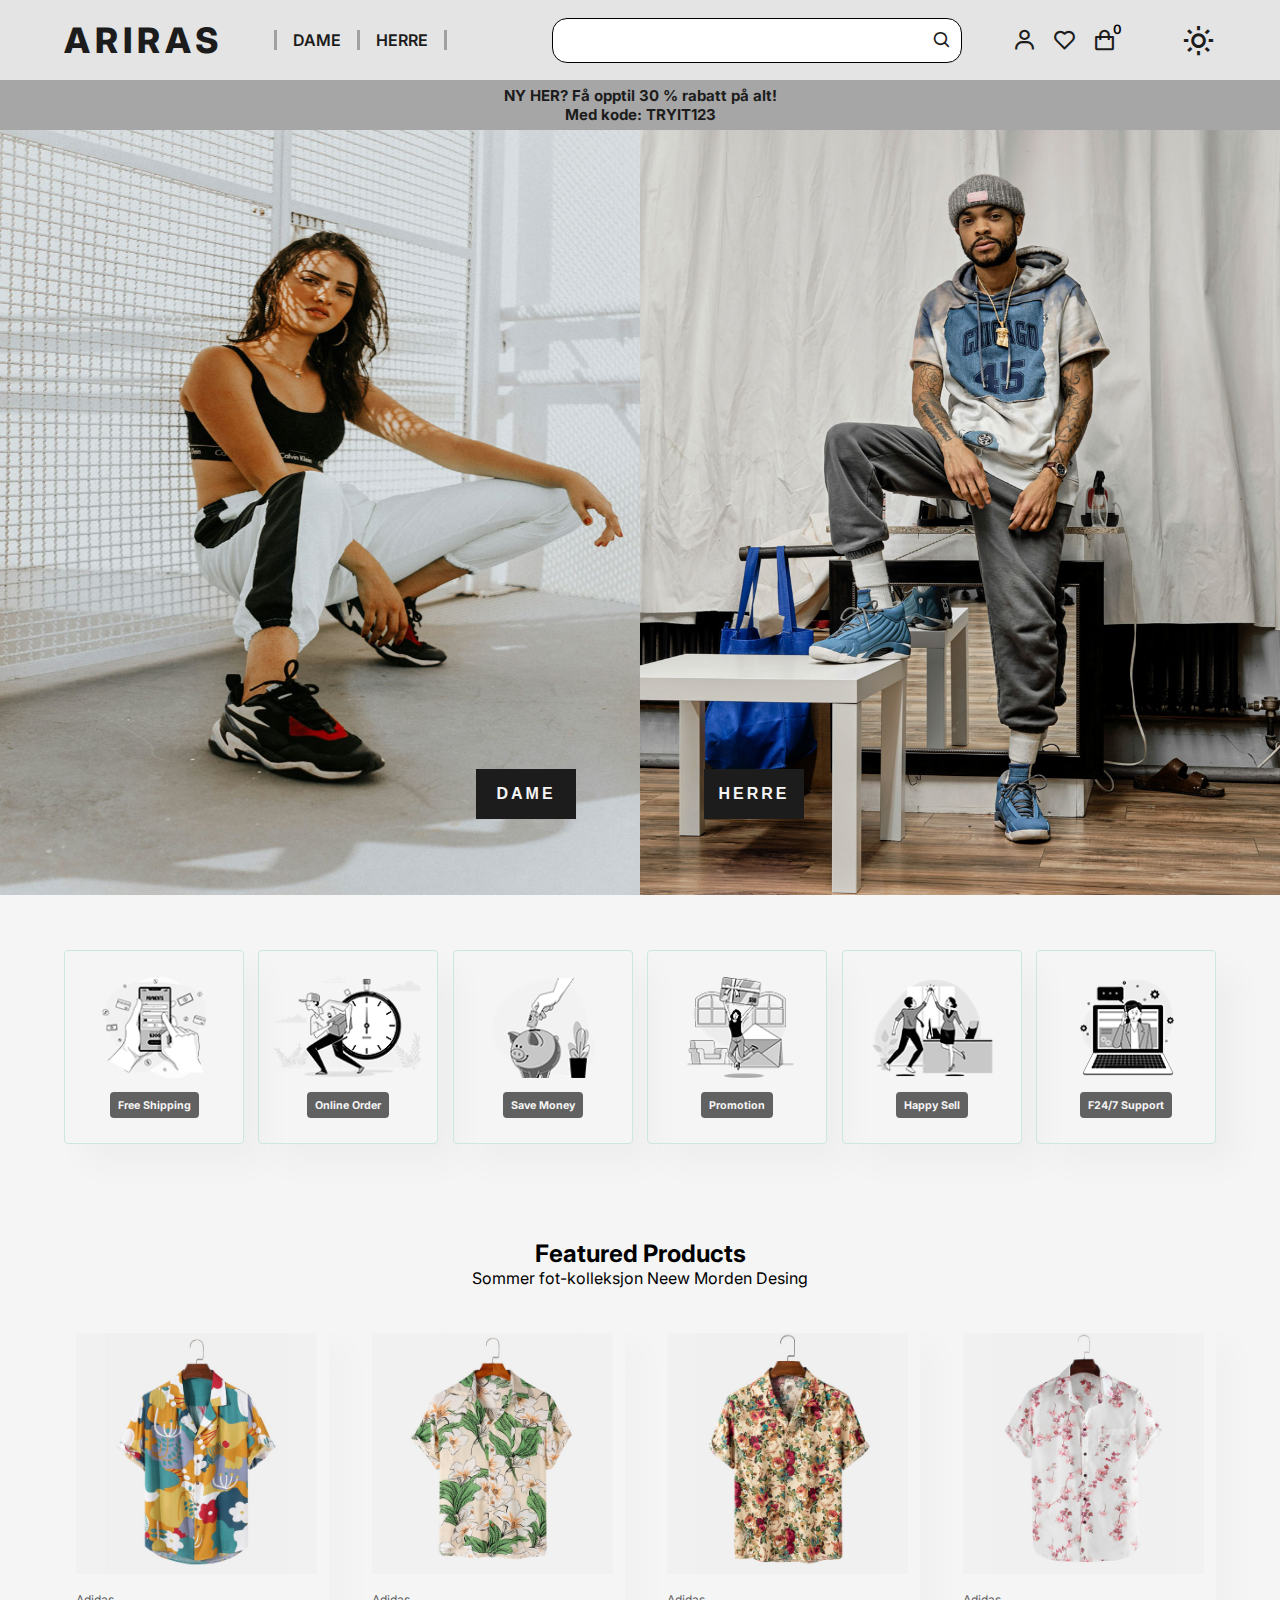
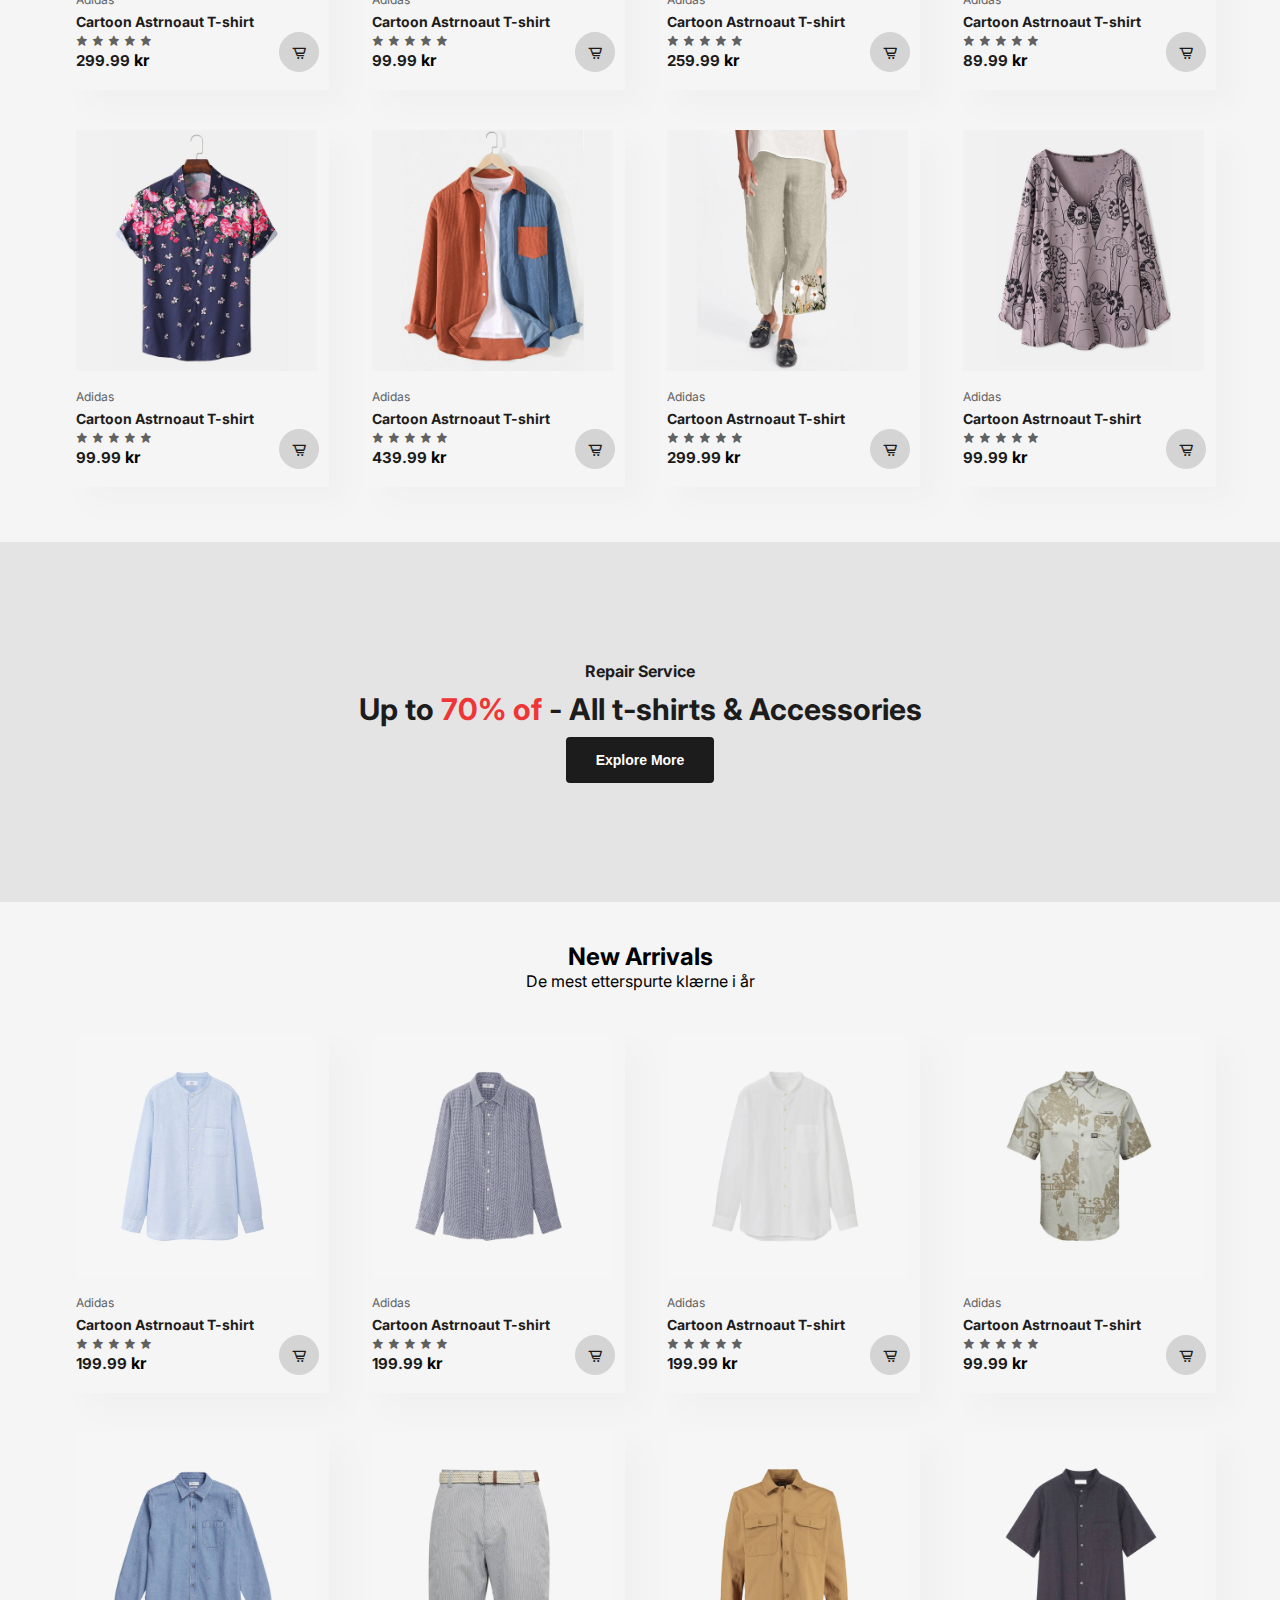
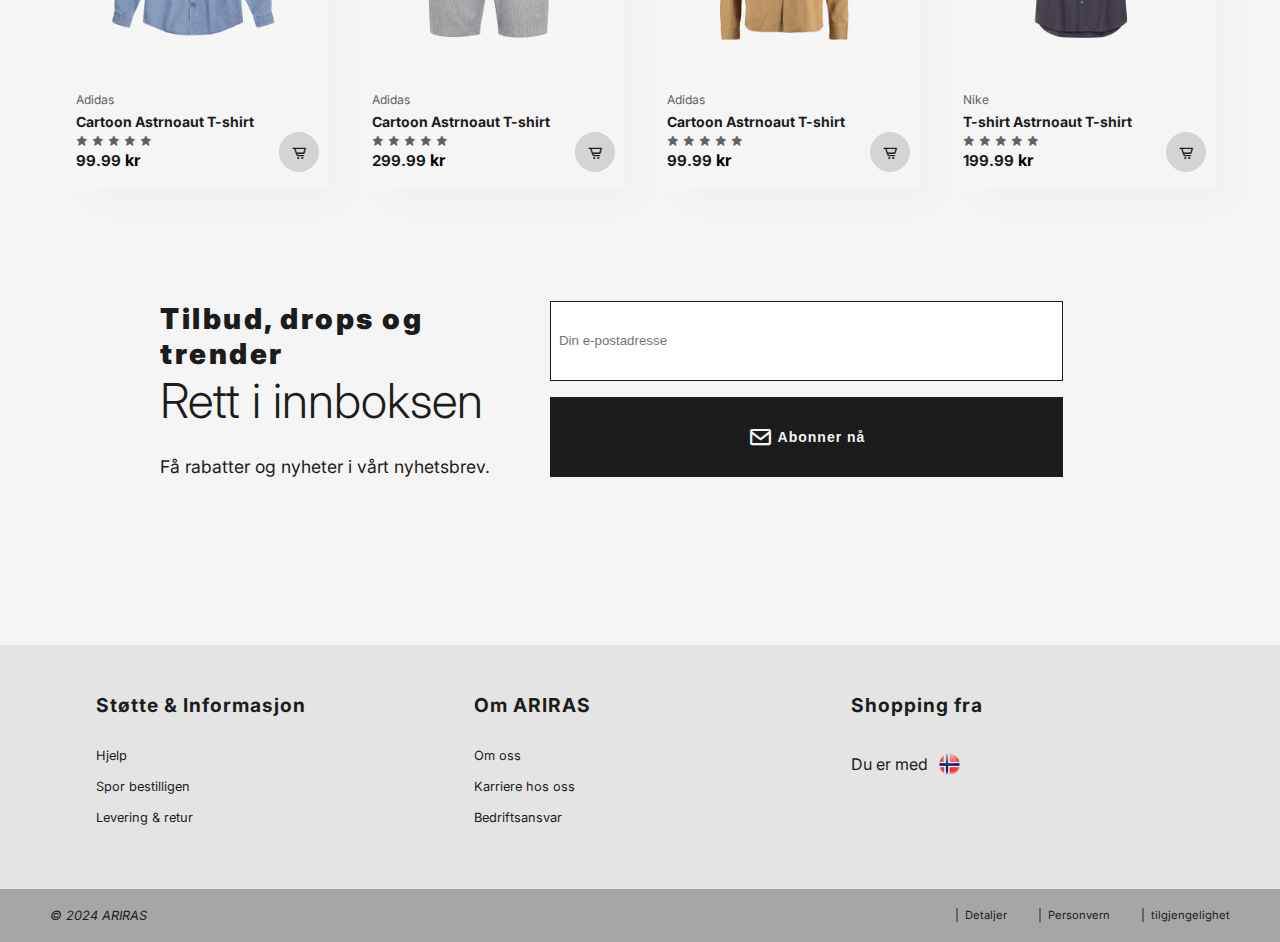
==== commit 52a2c897: "Merge remote-tracking branch 'origin/img'" ====
--- a/index.html
+++ b/index.html
@@ -3,18 +3,19 @@
 <head>
   <meta charset="UTF-8">
   <meta name="viewport" content="width=device-width, initial-scale=1.0">
-  <link rel="stylesheet" href="/style/style.css">
+  <link rel="stylesheet" href="style/allPage.css">
+  <link rel="stylesheet" href="/style/home.css">
   <!--Icons-->
   <link href='https://unpkg.com/boxicons@2.1.4/css/boxicons.min.css' rel='stylesheet'>
   <!--Fonts-->
   <link rel="preconnect" href="https://fonts.googleapis.com">
   <link rel="preconnect" href="https://fonts.gstatic.com" crossorigin>
   <link href="https://fonts.googleapis.com/css2?family=Inter:slnt,wght@-2,100..900&display=swap" rel="stylesheet">
-  <title>Document</title>
+  <title>homepage</title>
 </head>
 <body>
   <header>
-    <nav>
+    <nav class="section-w1">
       <div class="menu__icon">
         <i class='bx bx-menu' id="menu"></i>
       </div>
@@ -24,10 +25,10 @@
         </a>
       </div>
       <div class="head__sider">
-        <a href="/">
+        <a href="/sider/dame.html">
           <h3 >DAME</h3>
         </a>
-        <a href="/">
+        <a href="/sider/herre.html">
           <h3 id="Herre">HERRE</h3>
         </a>
       </div>
@@ -44,31 +45,50 @@
         <a href="/">
           <i class='bx bx-heart' id="favourit__icon"></i>
         </a>
-        <a href="/">
-          <i class='bx bx-shopping-bag' id="shopping-bag__icon"></i>
-        </a>
+        <div class="shopping-bag">
+          <a href="sider/handelkurv.html">
+            <i class='bx bx-shopping-bag' id="shopping-bag__icon"></i>
+          </a>
+          <p class="cartCount"></p>  
+        </div>
       </div>
       <i class='bx bx-sun' id="mode"></i>
       
     </nav>
     <div class="nav__mobile">
-      <div class="nav__sider">
-          <a href="/">
-            <h3>DAME</h3>
-          </a>
-
-      
-        <a href="/">
-        <h3 id="Herre">HERRE</h3>
-      </a>
-
-        <a href="/">
-          <h3>Sko</h3>
-        </a>
-        <a href="/">
-          <h3>Tilbehør</h3>
-        </a>
-      </div>
+      <ul class="nav__sider">
+        <li class="dame">
+          <a href="sider/dame.html">DAME</a>
+          <ul class="dropDown">
+            <li><a href="#">Basic</a></li>
+            <li><a href="#">Soft feel</a></li>
+            <li><a href="#">Jakker</a></li>
+            <li><a href="#">Bukser</a></li>
+            <li><a href="#">Skjørt</a></li>
+            <li><a href="#">Kjoler</a></li>
+            <li><a href="#">T-shirts</a></li>
+            <li><a href="#">Genser</a></li>
+            <li><a href="#">Hoodies</a></li>
+          </ul>
+        </li>
+        <li class="herre">
+          <a href="sider/herre.html">HERRE</a>
+          <ul class="dropDown">
+            <li><a href="#">Basic</a></li>
+            <li><a href="#">Soft feel</a></li>
+            <li><a href="#">Jakker</a></li>
+            <li><a href="#">Bukser</a></li>
+            <li><a href="#">Skjørt</a></li>
+            <li><a href="#">Kjoler</a></li>
+            <li><a href="#">T-shirts</a></li>
+            <li><a href="#">Genser</a></li>
+            <li><a href="#">Hoodies</a></li>
+          </ul>
+        </li>
+        <li><a href="/">Sko</a></li>
+        <li><a href="/">Tilbehør</a></li>
+        
+      </ul>
 
       <div class="nav-mobile__icons">
         <a href="/">
@@ -90,15 +110,343 @@
 
   <main>
     
-    <section class="hero__pic">
-      <div class="hero__img"></div>
-      <div class="selection__btn">
-        <button class="hero-damme__btn">DAME</button>
-        <button class="hero-herre__btn">HERRE</button>
+    <section id="hero__pic">
+      <div class="hero__img">
+        <div class="model">
+          <img src="assests/img/heroPage/woman_model_1.jpg" alt="woman-model">
+
+          <button class="women-selection-btn"><a href="sider/dame.html">DAME</a></button>
+        </div>
+       
+        <div class="model">
+          <img src="assests/img/heroPage/men_model_1.jpg" alt="men-model">
+
+          <button class="men-selection-btn"><a href="sider/herre.html">HERRE</a></button>
+        </div>
+        
       </div>
     </section>
 
-    <section class="members">
+    <section id="feature" class="section-w1 section-p1">
+      <div class="feature__box">
+        <img src="assests/img/features/f1.png" alt="feature__img">
+        <h6>Free Shipping</h6>
+      </div>
+      <div class="feature__box">
+        <img src="assests/img/features/f22.png" alt="feature__img">
+        <h6>Online Order</h6>
+      </div>
+      <div class="feature__box">
+        <img src="assests/img/features/f3.png" alt="feature__img">
+        <h6>Save Money</h6>
+      </div>
+      <div class="feature__box">
+        <img src="assests/img/features/f4.png" alt="feature__img">
+        <h6>Promotion</h6>
+      </div>
+      <div class="feature__box">
+        <img src="assests/img/features/f5.png" alt="feature__img">
+        <h6>Happy Sell</h6>
+      </div>
+      <div class="feature__box">
+        <img src="assests/img/features/f6.png" alt="feature__img">
+        <h6>F24/7 Support</h6>
+      </div>
+    </section>
+
+    <section id="product1" class="section-w1 section-p1">
+      <h2>Featured Products</h2>
+      <p>Sommer fot-kolleksjon Neew Morden Desing</p>
+      <div class="pro-container">
+        <div class="product">
+          <img src="/assests/img/Produkt/f1.jpg" alt="product" class="product_img">
+          <div class="descrip">
+            <span class="brand">Adidas</span>
+            <h5 class="cloth_name">Cartoon Astrnoaut T-shirt</h5>
+            <div class="reviews">
+              <i class='bx bxs-star' ></i>
+              <i class='bx bxs-star' ></i>
+              <i class='bx bxs-star' ></i>
+              <i class='bx bxs-star' ></i>
+              <i class='bx bxs-star' ></i>
+            </div>
+            <h4><span class="cloth_price">299.99 </span>kr</h4>
+          </div>
+          <a href="#"><i class='bx bx-cart-alt carts' id="cart"></i></a>
+        </div>
+
+        <div class="product">
+          <img src="/assests/img/Produkt/f2.jpg" alt="product" class="product_img">
+          <div class="descrip">
+            <span class="brand">Adidas</span>
+            <h5 class="cloth_name">Cartoon Astrnoaut T-shirt</h5>
+            <div class="reviews">
+              <i class='bx bxs-star' ></i>
+              <i class='bx bxs-star' ></i>
+              <i class='bx bxs-star' ></i>
+              <i class='bx bxs-star' ></i>
+              <i class='bx bxs-star' ></i>
+            </div>
+            <h4><span class="cloth_price">99.99 </span>kr</h4>
+          </div>
+          <a href="#"><i class='bx bx-cart-alt carts' id="cart"></i></a>
+        </div>
+
+        <div class="product">
+          <img src="/assests/img/Produkt/f3.jpg" alt="product" class="product_img">
+          <div class="descrip">
+            <span class="brand">Adidas</span>
+            <h5 class="cloth_name">Cartoon Astrnoaut T-shirt</h5>
+            <div class="reviews">
+              <i class='bx bxs-star' ></i>
+              <i class='bx bxs-star' ></i>
+              <i class='bx bxs-star' ></i>
+              <i class='bx bxs-star' ></i>
+              <i class='bx bxs-star' ></i>
+            </div>
+            <h4><span class="cloth_price">259.99 </span>kr</h4>
+          </div>
+          <a href="#"><i class='bx bx-cart-alt carts' id="cart"></i></a>
+        </div>
+
+        <div class="product">
+          <img src="/assests/img/Produkt/f4.jpg" alt="product" class="product_img">
+          <div class="descrip">
+            <span class="brand">Adidas</span>
+            <h5 class="cloth_name">Cartoon Astrnoaut T-shirt</h5>
+            <div class="reviews">
+              <i class='bx bxs-star' ></i>
+              <i class='bx bxs-star' ></i>
+              <i class='bx bxs-star' ></i>
+              <i class='bx bxs-star' ></i>
+              <i class='bx bxs-star' ></i>
+            </div>
+            <h4><span class="cloth_price">89.99 </span>kr</h4>
+          </div>
+          <a href="#"><i class='bx bx-cart-alt carts' id="cart"></i></a>
+        </div>
+
+        <div class="product">
+          <img src="/assests/img/Produkt/f5.jpg" alt="product" class="product_img">
+          <div class="descrip">
+            <span class="brand">Adidas</span>
+            <h5 class="cloth_name">Cartoon Astrnoaut T-shirt</h5>
+            <div class="reviews">
+              <i class='bx bxs-star' ></i>
+              <i class='bx bxs-star' ></i>
+              <i class='bx bxs-star' ></i>
+              <i class='bx bxs-star' ></i>
+              <i class='bx bxs-star' ></i>
+            </div>
+            <h4><span class="cloth_price">99.99 </span>kr</h4>
+          </div>
+          <a href="#"><i class='bx bx-cart-alt carts' id="cart"></i></a>
+        </div>
+
+        <div class="product  product_sider">
+          <img src="/assests/img/Produkt/f6.jpg" alt="product" class="product_img">
+          <div class="descrip">
+            <span class="brand">Adidas</span>
+            <h5 class="cloth_name">Cartoon Astrnoaut T-shirt</h5>
+            <div class="reviews">
+              <i class='bx bxs-star' ></i>
+              <i class='bx bxs-star' ></i>
+              <i class='bx bxs-star' ></i>
+              <i class='bx bxs-star' ></i>
+              <i class='bx bxs-star' ></i>
+            </div>
+            <h4><span class="cloth_price">439.99 </span>kr</h4>
+          </div>
+          <a href="#"><i class='bx bx-cart-alt carts' id="cart"></i></a>
+        </div>
+
+        <div class="product">
+          <img src="/assests/img/Produkt/f7.jpg" alt="product" class="product_img">
+          <div class="descrip">
+            <span class="brand">Adidas</span>
+            <h5 class="cloth_name">Cartoon Astrnoaut T-shirt</h5>
+            <div class="reviews">
+              <i class='bx bxs-star' ></i>
+              <i class='bx bxs-star' ></i>
+              <i class='bx bxs-star' ></i>
+              <i class='bx bxs-star' ></i>
+              <i class='bx bxs-star' ></i>
+            </div>
+            <h4><span class="cloth_price">299.99 </span>kr</h4>
+          </div>
+          <a href="#"><i class='bx bx-cart-alt carts' id="cart"></i></a>
+        </div>
+
+        <div class="product">
+          <img src="/assests/img/Produkt/f8.jpg" alt="product" class="product_img">
+          <div class="descrip">
+            <span class="brand">Adidas</span>
+            <h5 class="cloth_name">Cartoon Astrnoaut T-shirt</h5>
+            <div class="reviews">
+              <i class='bx bxs-star' ></i>
+              <i class='bx bxs-star' ></i>
+              <i class='bx bxs-star' ></i>
+              <i class='bx bxs-star' ></i>
+              <i class='bx bxs-star' ></i>
+            </div>
+            <h4><span class="cloth_price">99.99 </span>kr</h4>
+          </div>
+          <a href="#"><i class='bx bx-cart-alt carts' id="cart"></i></a>
+        </div>
+          
+      </div>
+    </section>
+
+    <section id="banner" class="section-w1 section-p1">
+      <h4>Repair Service</h4>
+      <h2>Up to <span>70% of</span> - All t-shirts & Accessories</h2>
+      <button class="normal">Explore More</button>
+    </section>
+
+    <section id="product1" class="section-w1 section-p1">
+      <h2>New Arrivals</h2>
+      <p>De mest etterspurte klærne i år</p>
+      <div class="pro-container">
+        <div  class="product">
+          <img src="/assests/img/Produkt/n1.jpg" alt="product" class="product_img">
+          <div class="descrip">
+            <span class="brand">Adidas</span>
+            <h5 class="cloth_name">Cartoon Astrnoaut T-shirt</h5>
+            <div class="reviews">
+              <i class='bx bxs-star' ></i>
+              <i class='bx bxs-star' ></i>
+              <i class='bx bxs-star' ></i>
+              <i class='bx bxs-star' ></i>
+              <i class='bx bxs-star' ></i>
+            </div>
+            <h4><span class="cloth_price">199.99 </span>kr</h4>
+          </div>
+          <a href="#"><i class='bx bx-cart-alt carts' id="cart"></i></a>
+        </div>
+
+        <div  class="product">
+          <img src="/assests/img/Produkt/n2.jpg" alt="product" class="product_img">
+          <div class="descrip">
+            <span class="brand">Adidas</span>
+            <h5 class="cloth_name">Cartoon Astrnoaut T-shirt</h5>
+            <div class="reviews">
+              <i class='bx bxs-star' ></i>
+              <i class='bx bxs-star' ></i>
+              <i class='bx bxs-star' ></i>
+              <i class='bx bxs-star' ></i>
+              <i class='bx bxs-star' ></i>
+            </div>
+            <h4><span class="cloth_price">199.99 </span>kr</h4>
+          </div>
+          <a href="#"><i class='bx bx-cart-alt carts' id="cart"></i></a>
+        </div>
+
+        <div  class="product">
+          <img src="/assests/img/Produkt/n3.jpg" alt="product" class="product_img">
+          <div class="descrip">
+            <span class="brand">Adidas</span>
+            <h5 class="cloth_name">Cartoon Astrnoaut T-shirt</h5>
+            <div class="reviews">
+              <i class='bx bxs-star' ></i>
+              <i class='bx bxs-star' ></i>
+              <i class='bx bxs-star' ></i>
+              <i class='bx bxs-star' ></i>
+              <i class='bx bxs-star' ></i>
+            </div>
+            <h4><span class="cloth_price">199.99 </span>kr</h4>
+          </div>
+          <a href="#"><i class='bx bx-cart-alt carts' id="cart"></i></a>
+        </div>
+
+        <div  class="product">
+          <img src="/assests/img/Produkt/n4.jpg" alt="product" class="product_img">
+          <div class="descrip">
+            <span class="brand">Adidas</span>
+            <h5 class="cloth_name">Cartoon Astrnoaut T-shirt</h5>
+            <div class="reviews">
+              <i class='bx bxs-star' ></i>
+              <i class='bx bxs-star' ></i>
+              <i class='bx bxs-star' ></i>
+              <i class='bx bxs-star' ></i>
+              <i class='bx bxs-star' ></i>
+            </div>
+            <h4><span class="cloth_price">99.99 </span>kr</h4>
+          </div>
+          <a href="#"><i class='bx bx-cart-alt carts' id="cart"></i></a>
+        </div>
+
+        <div  class="product">
+          <img src="/assests/img/Produkt/n5.jpg" alt="product" class="product_img">
+          <div class="descrip">
+            <span class="brand">Adidas</span>
+            <h5 class="cloth_name">Cartoon Astrnoaut T-shirt</h5>
+            <div class="reviews">
+              <i class='bx bxs-star' ></i>
+              <i class='bx bxs-star' ></i>
+              <i class='bx bxs-star' ></i>
+              <i class='bx bxs-star' ></i>
+              <i class='bx bxs-star' ></i>
+            </div>
+            <h4><span class="cloth_price">99.99 </span>kr</h4>
+          </div>
+          <a href="#"><i class='bx bx-cart-alt carts' id="cart"></i></a>
+        </div>
+
+        <div  class="product">
+          <img src="/assests/img/Produkt/n6.jpg" alt="product" class="product_img">
+          <div class="descrip">
+            <span class="brand">Adidas</span>
+            <h5 class="cloth_name">Cartoon Astrnoaut T-shirt</h5>
+            <div class="reviews">
+              <i class='bx bxs-star' ></i>
+              <i class='bx bxs-star' ></i>
+              <i class='bx bxs-star' ></i>
+              <i class='bx bxs-star' ></i>
+              <i class='bx bxs-star' ></i>
+            </div>
+            <h4><span class="cloth_price">299.99 </span>kr</h4>
+          </div>
+          <a href="#"><i class='bx bx-cart-alt carts' id="cart"></i></a>
+        </div>
+
+        <div  class="product">
+          <img src="/assests/img/Produkt/n7.jpg" alt="product" class="product_img">
+          <div class="descrip">
+            <span class="brand">Adidas</span>
+            <h5 class="cloth_name">Cartoon Astrnoaut T-shirt</h5>
+            <div class="reviews">
+              <i class='bx bxs-star' ></i>
+              <i class='bx bxs-star' ></i>
+              <i class='bx bxs-star' ></i>
+              <i class='bx bxs-star' ></i>
+              <i class='bx bxs-star' ></i>
+            </div>
+            <h4><span class="cloth_price">99.99 </span>kr</h4>
+          </div>
+          <a href="#"><i class='bx bx-cart-alt carts' id="cart"></i></a>
+        </div>
+
+        <div  class="product">
+          <img src="/assests/img/Produkt/n8.jpg" alt="product" class="product_img">
+          <div class="descrip">
+            <span class="brand">Nike</span>
+            <h5 class="cloth_name">T-shirt Astrnoaut T-shirt</h5>
+            <div class="reviews">
+              <i class='bx bxs-star' ></i>
+              <i class='bx bxs-star' ></i>
+              <i class='bx bxs-star' ></i>
+              <i class='bx bxs-star' ></i>
+              <i class='bx bxs-star' ></i>
+            </div>
+            <h4><span class="cloth_price">199.99 </span>kr</h4>
+          </div>
+          <a href="#"><i class='bx bx-cart-alt carts' id="cart"></i></a>
+        </div>
+
+      </div>
+    </section>
+
+    <section id="members" class="section-w1 section-p1">
       <div class="offer__txt">
         <h1>Tilbud, drops og trender</h1>
         <p>Rett i innboksen</p>
@@ -116,10 +464,11 @@
         </button>
       </form>
     </section>
+
   </main>
 
   <footer>
-    <div class="footer__infoandMore">
+    <div id="footer__infoandMore" class="section-w1 section-p1">
       <div class="footer__support">
         <h4>Støtte & Informasjon</h4>
         <ul>
@@ -140,9 +489,9 @@
 
       <div class="footer__location">
         <h4>Shopping fra</h4>
-        <div>
+        <div id="location">
           <p>Du er med </p>
-          <img src="/assests/bilder/norway__logo.png" alt="Norway Flag">
+          <img src="assests/img/norway__logo.png" alt="Norway Flag">
         </div>
       </div>
     </div>
@@ -161,6 +510,6 @@
   </footer>
 
 
-  <script src="/script/script.js"></script>
+  <script src="script/script.js"></script>
 </body>
 </html>--- a/style/allPage.css
+++ b/style/allPage.css
@@ -0,0 +1,735 @@
+/*Universal Code*/
+
+* {
+  margin: 0;
+  padding: 0;
+  box-sizing: border-box;
+  text-decoration: none;
+  list-style: none;
+}
+
+:root {
+  --bg-color: #F5F5F5;
+  --second-color: #E4E4E4;
+  --btn-color: #1D1C1C;
+  --txt-color: #1D1C1C;
+  --footer-copyright-color: #A6A6A6;
+  --hover-color: #646464;
+  --bigScreen-heroImg: url('/assests/img/heroPage/Img-hero-3.png');
+  --smallScreen-heroImg: url('/assests/img/heroPage/small_screen-heroPic.png');
+  --shadow-color: rgb(0, 0, 0, 0.1);
+
+}
+
+body.dark{
+  --bg-color: rgb(30, 32, 33);
+  --second-color: rgb(39, 43, 44);;
+  --btn-color: #616161;
+  --txt-color: #e8e6e3;
+  --footer-copyright-color: rgb(74, 80, 84);
+  --hover-color: #b3b3b3;
+  --shadow-color:rgb(255, 255, 255, 0.1);
+}
+
+body {
+  min-height: 100vh;
+  width: 100%;
+  /* max-width: 1500px;
+  margin: 0 auto; */
+  font-family: 'Inter', sans-serif;
+  background-color: var(--bg-color);
+  display: grid;
+  grid-template-rows: auto 2fr auto;
+  scroll-behavior: smooth;
+}
+
+.section-p1 {
+  padding: 40px 0;
+}
+
+.section-m1 {
+  margin: 40px 0;
+}
+
+.section-w1 {
+  width: 90%;
+  margin: 0 auto;
+}
+
+/*Header & Nav*/
+header {
+  height: 80px;
+  background-color: var(--second-color);
+  position: sticky;
+  position: -webkit-sticky;
+  top: 0;
+  z-index: 999;
+}
+
+nav {
+  height: 100%;
+  max-width: 2500px;
+  display: flex;
+  align-items: center;
+  gap: 50px;
+}
+
+nav a {
+  color: var(--txt-color);
+}
+
+.head__logo {
+  font-size: 2.2rem;
+  font-weight: 800;
+  letter-spacing: 5px;
+
+}
+
+.head__sider {
+  height: 100%;
+  display: flex;
+  align-items: center;
+  /* margin-right: 10rem; */
+  flex-grow: 1;
+  position: relative;
+}
+
+.head__sider a h3 {
+  border-left: 3px solid #a1a1a1;
+  padding: 0 1em;
+  font-size: 1rem;
+  font-weight: 600;
+}
+
+.head__sider .active{
+  color: var(--hover-color);
+ } 
+
+#Herre {
+  border-right: 3px solid #a1a1a1;
+}
+
+.search {
+  position: relative;
+}
+
+.search__box {
+  padding: 0 25rem 0 .5rem;
+  width: 100%;
+  max-width: 300px; 
+  height: 45px;
+  border: 1px solid ;
+  border-radius: 15px; 
+  cursor: pointer;
+  overflow: hidden;
+}
+
+.search i {
+  font-size: 20px;
+  position: absolute;
+  right: 10px;
+  top: 50%;
+  transform: translateY(-50%);
+  cursor: pointer;
+  color: var(--txt-color);
+}
+
+.head__icons {
+  display: flex;
+  gap: .6em;
+  font-size: 25px;
+  line-height: 8%;
+}
+
+.shopping-bag {
+  width: 30px;
+  height: 100%;
+  position: relative;
+}  
+.shopping-bag .cartCount{
+  font-size: 13px;
+  font-weight: 600;
+  position: absolute;
+  top: 0;
+  right: 0;
+
+}        
+
+#mode{
+  margin-left: 9px;
+  font-size: 35px;
+  cursor: pointer;
+  color: var(--txt-color);
+}
+
+.menu__icon{
+  display: none;
+  z-index: 999;
+  color: var(--txt-color);
+  cursor: pointer;
+}
+
+.nav__mobile{
+  display: none;
+  flex-direction: column;
+  justify-content: space-between;
+  background: var(--second-color);
+  height: 100vh;
+  width: 60%;
+  position: fixed;
+  top: 0;
+  z-index: 998;
+}
+
+.nav__mobile.active {
+  display: flex;
+}
+
+.nav-mobile__icons,
+.nav__sider{
+  display: flex;
+  flex-direction: column;
+  gap: 1rem;
+  margin-left: 2rem;
+  margin-top: 7.4rem;
+}
+
+.nav__sider a {
+  font-size: 1.2rem;
+  font-weight: 500;
+  margin-bottom: 9px;
+  letter-spacing: 1px;
+}
+
+.nav__mobile a{
+  color: var(--txt-color);  
+  cursor: pointer;
+}
+
+.nav-mobile__icons {
+  position: absolute;
+  bottom: 10%;
+  right: 70%;
+  transform: translate(-50%, 50%);
+}
+.nav-mobile__icons i{
+  font-size: 30px;
+  font-weight: 400;
+}
+
+.dropDown{
+  display: none;
+  flex-direction: column;
+  gap: .6rem;
+  margin: 10px 0;
+  margin-left: 9px;
+  position: relative;
+  z-index: 999;
+  transition: ease-out 5s;
+}
+
+.dropDown li a {
+  color: var(--hover-color);
+  font-size: .9rem;
+}
+.dropDown li a:hover{
+  color: black;
+}
+
+
+.dame:hover .dropDown,
+.herre:hover .dropDown{
+  display: flex;
+}
+
+/*Main*/
+main{
+  margin-bottom: 8rem;
+}
+
+/* Product Sec */
+#product1 {
+  text-align: center;
+}
+
+.pro-container{
+  display: flex;
+  justify-content: space-between;
+  padding-top: 20px;
+  flex-wrap: wrap;
+}
+
+.product{
+  width: 23%;
+  /* min-width: 250px; */
+  height: auto;
+  padding: 10px 12px;
+  /* border: 1px solid #cce7d0;
+  border-radius: 25px; */
+  background: transparent;
+  background-color: transparent;
+  cursor: pointer;
+  box-shadow: 20px 20px 30px rgb(0, 0, 0, 0.02);
+  margin: 15px 0;
+  transition: 0.2s ease;
+  position: relative;
+}
+
+.product img {
+  width: 100%;
+  height: auto;
+}
+
+.product:hover {
+  box-shadow: 20px 20px 30px rgb(0, 0, 0, 0.06);
+}
+
+.descrip {
+  text-align: start;
+  padding: 10px 0;
+
+}
+.descrip span {
+  color: #606063;
+  font-size: 12px;
+}
+.descrip h5 {
+  padding-top: 5px;
+  color: var(--txt-color);
+  font-size: 14px;
+}
+.descrip i {
+  font-size: 12px;
+  color: #616161;
+}
+.descrip h4 span {
+  font-size: 15px;
+  font-weight: 700;
+  padding-top: 7px;
+  color: var(--txt-color);
+}
+
+.product .carts {
+  width: 40px;
+  height: 40px;
+  line-height: 40px;
+  border-radius: 40px;
+  background-color: #d4d4d4;
+  font-weight: 500;
+  color: var(--btn-color);
+  border: 1px solid #d4d4d4;
+  position: absolute;
+  right: 10px;
+  bottom: 18px;
+}
+
+/*Footer Sec */
+footer{
+  background: var(--second-color);
+  width: 100%;
+  color: var(--txt-color);
+}
+#footer__infoandMore{
+  width: 85%;
+  margin: 0 auto;
+  display: flex;
+  gap: 10rem;
+  padding: 3rem 0 4rem 0;
+  
+}
+
+#footer__infoandMore div {
+  width: 20%;
+  height: auto;
+}
+
+#footer__infoandMore h4 {
+  margin-bottom: 1.9rem;
+  font-size: 1.2rem;
+  letter-spacing: 1px;
+}
+#footer__infoandMore li{
+  margin-top: 1rem;
+}
+
+#footer__infoandMore a {
+  font-size: .8rem;
+  color: var(--txt-color);
+}
+
+.footer__location{
+  flex-grow: 1;
+  width: 100%;
+}
+
+.footer__location #location {
+  width: 100%;
+  display: flex;
+  align-items: center;
+  gap: 5px;
+}
+.footer__location img{
+  width: 10%;
+}
+.copyright__sec{
+  background: var(--footer-copyright-color);
+  width: 100%;
+  padding: 1.2rem;
+}
+
+.copyright {
+  width: 95%;
+  margin: 0 auto;
+  display: flex;
+  align-items: center;
+  justify-content: space-between;
+}
+
+.copyright i{
+  flex-grow: 1;
+  font-size: .8rem;
+}
+
+.copyright__info {
+  display: flex;
+  align-items: center;
+  justify-content: space-between;
+  gap: 2rem;
+}
+
+.copyright__info a {
+  border-left: 2px solid #666666;
+  padding-left: 7px;
+  font-size: .7rem;
+  color: var(--txt-color);
+}
+
+/*member sec*/
+#members {
+  display: flex;
+  justify-content: space-between;
+  color: var(--txt-color);
+  width: 75%;
+  margin: 0 auto;
+  margin-top: 1rem;
+}
+
+.offer__txt h1{
+  font-size: 1.8rem;
+  font-weight: 900;
+  letter-spacing: 2.5px;
+}
+
+.offer__txt p:nth-child(2){
+  font-size: 3rem;
+  font-weight: 300;
+}
+
+.offer__txt p:nth-child(3){
+  margin-top: 1.5em;
+  font-size: 1.1rem;
+}
+
+#members form{
+  width: 60%;
+  display: flex;
+  flex-direction: column;
+  gap: 1rem;
+}
+
+#members form i {
+  font-size: 25px;
+  color: var(--bg-color);
+}
+.submit_btn{
+  width: 90%;
+  height: 50%;
+  display: flex;
+  align-items: center;
+  justify-content: center;
+  gap: 5px;
+  background: var(--txt-color);
+  border: none;
+  cursor: pointer;
+}
+#members form input{
+  width: 90%;
+  height: 50%;
+  padding-left: .5rem;
+  border: 1px solid var(--btn-color);
+}
+.submit_btn a{
+  width: 100%;
+  height: 100%;
+  font-size: 14px;
+  font-weight: 600;
+  letter-spacing: 1px;
+  color: var(--bg-color);
+  display: flex;
+  align-items: center;
+  justify-content: center;
+  gap: 4px;
+}
+
+.submit_btn a:hover {
+  background-color: var(--hover-color);
+}
+
+/*Responsive code*/
+
+@media (max-width: 1250px){
+  /*Header and nav Sec*/
+  .search__box {
+    padding-right: 18rem;
+  
+  }
+
+  .head__logo{
+    font-size: 2.2rem;
+  }
+
+  nav{
+    width: 95%;
+    margin: 0 auto;
+    gap: 20px;
+  }
+
+  .head__sider a h3{
+    padding: 0 .7rem;
+  }
+
+  .head__icons{
+    font-size: 1.7rem;
+    gap: 9px;
+  }
+
+  .pro-container {
+    justify-content: flex-start;
+
+  }
+  .product {
+    width: 30%;
+    margin-left: 2rem;
+  }
+
+   /*Footer sec*/
+ #footer__infoandMore{
+  width: 85%;
+  margin: 0 auto;
+  gap: 8rem;
+}
+
+}
+@media (max-width: 1000px) { 
+
+  /*Header and nav Sec*/
+  .head__sider {
+    display: none;
+  }
+
+  .menu__icon{
+    font-size: 45px;
+    display: flex;
+    align-items: center;
+  }
+
+  nav{
+    gap: 20px;
+  }
+
+  .head__logo{
+    flex-grow: 1;
+  }
+
+  .search__box{
+    padding-right: 15rem;
+  }
+
+  .head__icons{
+    gap: 15px;
+  }
+  #user__icon{
+    display: none;
+  }
+
+  #product1 {
+    width: 100%;
+  }
+
+  #product1 .pro-container {
+    width: 100%;
+  }
+
+ 
+  #product1 .product {
+    width: 29%;
+    margin: 15px;
+  }
+
+  /*Footer sec*/
+  #footer__infoandMore{
+    width: 90%;
+    margin: 0 auto;
+    gap: 5rem;
+  }
+  #footer__infoandMore h4 {
+  width: 220px;
+  }
+
+  #footer__infoandMore li{
+    margin-top: .9rem;
+  }
+
+  /*member sec*/
+  #members{
+    width: 90%;
+    flex-direction: column;
+    gap: 25px;
+    
+  }
+  #members form {
+    width: 80%;
+    height: 10vh;
+  }
+  .offer__txt p:nth-child(2){
+    font-size: 2rem;
+  }
+  .offer__txt h1{
+    font-size: 1.8rem;
+  }
+
+}
+
+@media (max-width: 770px){
+  /*Header and nav Sec*/
+  .search__box{
+    display: none;
+  }
+  .search i {
+    font-size: 27px;
+    position: absolute;
+    right: 0px;
+    top: 50%;
+    transform: translateY(-50%);
+    cursor: pointer;
+  }
+  
+  header {
+    height: 75px;
+  }
+
+  nav{
+    width: 98%;
+    gap: 5px;
+  }
+  
+  .menu__icon{
+    font-size: 40px;
+  }
+
+  .head__logo{
+    font-size: 1.75rem;
+  }
+  .head__icons{
+    font-size: 27px;
+    gap: 3px;
+  }
+  
+  .subHeader {
+    font-size: 13px;
+  }
+
+
+  #product1 .product {
+    width: 45%;
+  }
+  #product1 .pro-container {
+    justify-content: space-between;
+  }
+
+    /*Footer sec*/
+  #footer__infoandMore{
+    width: 90%;
+    margin: 0 auto;
+    gap: 7rem;
+    flex-wrap: nowrap;
+    padding: 60px 0 100px 0;
+  }
+  #footer__infoandMore h4{
+    width: 180px;
+  }
+
+  .footer__about {
+    flex-grow: 0;
+  }
+
+  .copyright {
+    width: 100%;
+    max-width: 0 auto;
+  }
+  .copyright i,
+  .copyright a {
+    font-size: 11px;
+  }
+
+  .copyright__info {
+  gap: 8px;
+  
+  }
+ /*member sec*/
+ #members{
+    width: 85%;
+    flex-direction: column;
+    gap: 50px;
+    margin-top: 4rem;
+  }
+  #members form {
+    width: 100%;
+  }
+} 
+
+@media (max-width: 660px){
+  .product {
+    width: 100%;
+  }
+
+  #product1 .product {
+    width: 42%;
+  }
+  #product1 .pro-container {
+    justify-content: center;
+  }
+
+  #footer__infoandMore {
+    flex-wrap: wrap;
+    padding: 60px 0 100px 0;
+
+  }
+} 
+
+@media (max-width: 550px){
+  #product1 .product {
+    width: 41.6%;
+  }
+  #product1 .pro-container {
+    justify-content: flex-start;
+  }
+
+  .descrip h5 {
+    font-size: 11px;
+  }
+  .descrip h4 {
+    font-size: 12px;
+  }
+  .descrip span {
+    font-size: 10px;
+  }
+  .product .carts {
+    width: 30px;
+    height: 30px;
+    line-height: 30px;
+  }
+} 
+
+
+
--- a/style/home.css
+++ b/style/home.css
@@ -0,0 +1,265 @@
+/* Forsiden CSS */
+
+/*Subheader*/
+
+.subHeader {
+  height: 50px;
+  background-color: var(--footer-copyright-color);
+  color: var(--txt-color);
+  display: flex;
+  flex-direction: column;
+  justify-content: center;
+  text-align: center;
+  font-size: 15px;
+}
+
+
+/*HeroSec*/
+#hero__pic{
+  display: flex;
+  justify-content: center;
+  align-items: center;  
+}
+
+.hero__img{  
+  background-color: transparent;
+  width: 100%;
+  max-width: 1858px;
+  height: 85vh;
+  margin: 0 auto;
+  margin-top: 0px;
+  display: flex;
+  justify-content: space-between;
+}
+.hero__img .model {
+  position: relative;
+  width: 50%;
+  height: 100%;
+}
+
+.hero__img .model img{
+  width: 100%;
+  height: 100%;
+}
+
+
+.men-selection-btn{
+  position: absolute;
+  bottom: 10%;
+  left: 10%;
+}
+.women-selection-btn {
+  position: absolute;
+  bottom: 10%;
+  right: 10%;
+}
+
+.men-selection-btn,
+.women-selection-btn{
+  background: var(--btn-color);
+  border: none;
+  font-size: 1rem;
+  font-weight: 600;
+  letter-spacing: 3px;
+  width: 100px;
+  height: 50px;
+  cursor: pointer;
+}
+.women-selection-btn a,
+.men-selection-btn a{
+  color: var(--bg-color);
+}
+
+/* Features Sec */
+#feature{
+  display: flex;
+  align-items: center;
+  justify-content: space-between;
+  flex-wrap: wrap;
+}
+#feature .feature__box {
+  width: 180px;
+  text-align: center;
+  padding: 25px 15px;
+  box-shadow: 20px 20px 34px rgb(0, 0, 0, 0.03);
+  border: 1px solid #cce7dc;
+  border-radius: 4px;
+  margin: 15px 0;
+}
+
+#feature .feature__box img {
+  width: 100%;
+  margin-bottom: 10px;
+}
+#feature .feature__box:hover {
+  box-shadow: 10px 10px 54px rgb(0, 0, 0, 0.1);
+}
+#feature .feature__box h6 {
+  display: inline-block;
+  padding: 9px 8px 6px 8px;
+  line-height: 1;
+  border-radius: 4px;
+  color: var(--bg-color);
+  background-color: #616161;
+}
+
+/* Banner Sec */
+#banner {
+  display: flex;
+  flex-direction: column;
+  justify-content: center;
+  align-items: center;
+  text-align: center;
+  background-color: var(--second-color);
+  width: 100%;
+  height: 40vh;
+}
+
+#banner h4 {
+  color: var(--txt-color);
+  font-size: 16px;
+}
+
+#banner h2 {
+  color: var(--txt-color);
+  font-size: 30px;
+  padding: 10px 0;
+}
+
+#banner h2 span {
+  color: #ef3636;
+}
+
+#banner button {
+  font-size: 14px;
+  font-weight: 600;
+  padding: 15px 30px;
+  color: #fff;
+  background-color: var(--btn-color);
+  border: none;
+  border-radius: 4px;
+  cursor: pointer;
+  outline: none;
+  transition: 0.2s;
+}
+
+#banner button:hover {
+  color: #A6A6A6;
+}
+
+/*Responsive code*/
+
+@media (max-width: 1250px){
+  #feature .feature__box {
+    width: 150px;
+  }
+
+  /*member sec*/
+  #members{
+    width: 85%;
+  }
+  .offer__txt p:nth-child(2){
+    font-size: 2.5rem;
+  }
+  .offer__txt p:nth-child(3){
+    font-size: 1rem;
+  }
+  #members form{
+    width: 60%;
+  }
+}
+@media (max-width: 1000px) { 
+   /*feature*/
+
+  #feature {
+    width: 70%;
+    justify-content: center;
+  }
+  #feature .feature__box {
+    margin: 15px;
+  }
+
+  #banner {
+    height: 20vh;
+  }
+
+
+}
+
+@media (max-width: 770px){
+ 
+  .subHeader {
+    font-size: 13px;
+  }
+
+  #feature .feature__box {
+    width: 155px;
+    margin: 0 0 15px 0;
+  }
+
+  #feature {
+    justify-content: space-between;
+  }
+
+  #banner {
+    height: 40vh;
+  }
+
+  #banner {
+    height: 25vh;
+  }
+
+  /*member sec*/
+  #members{
+    width: 85%;
+    flex-direction: column;
+    gap: 50px;
+    margin-top: 4rem;
+  }
+  #members form {
+    width: 100%;
+  }
+} 
+
+@media (max-width: 660px){
+  /*HeroSec*/
+  #hero__pic {
+    margin-bottom: 25rem;
+  }
+  .hero__img{
+    display: flex;
+    flex-direction: column;
+    gap: .1rem;
+    width: 100%;
+    height: 43vh;
+  }
+  .hero__img .model {
+    width: 100%;
+    position: relative;
+  }
+
+  .men-selection-btn,
+  .women-selection-btn {
+    position: absolute;
+    bottom: 5%;
+    left: 50%;
+    transform: translateX(-50%);
+  }
+
+  .men-selection-btn, 
+  .women-selection-btn{
+    width: 100px;
+    height: 40px;
+    font-size: .9rem;
+  }
+
+  #feature {
+    width: 90%;
+    justify-content: center;
+    gap: .5rem;
+  }
+  #feature .feature__box {
+    width: 145px;
+  }
+} 
+ 